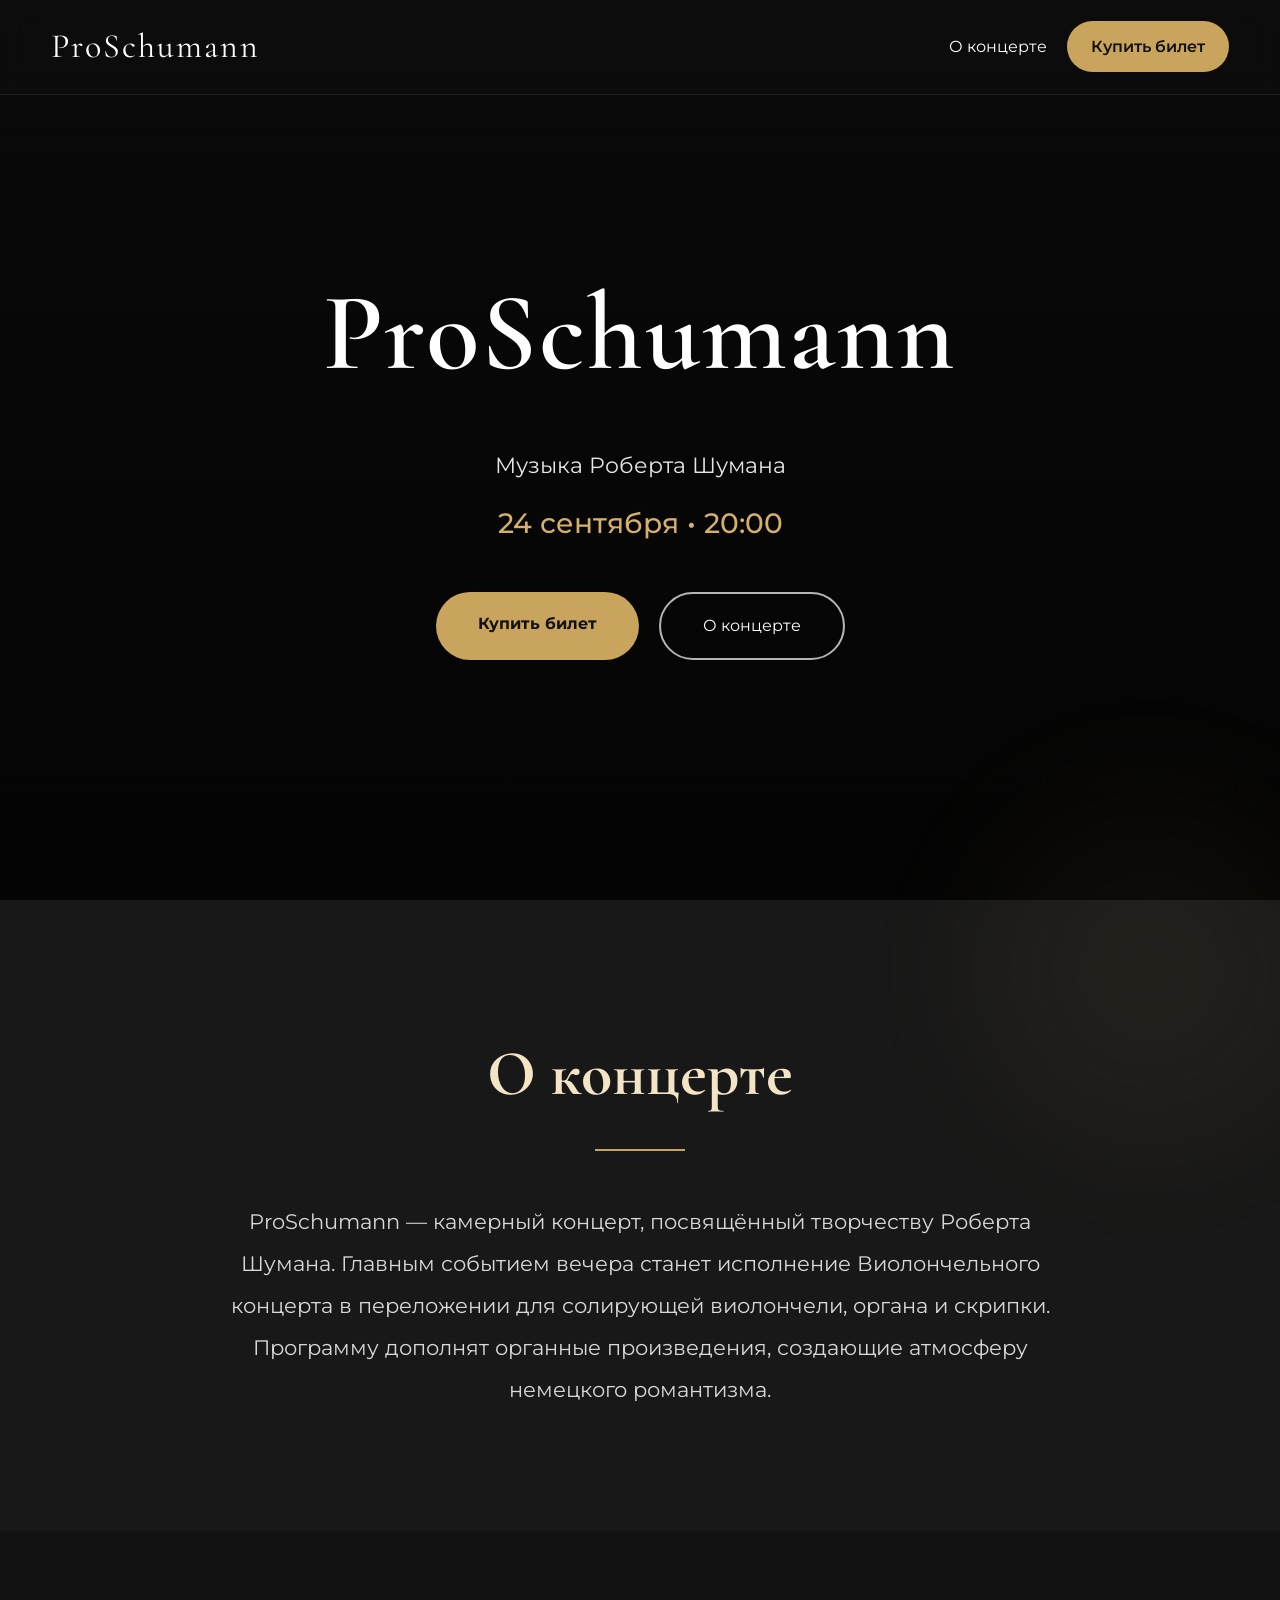
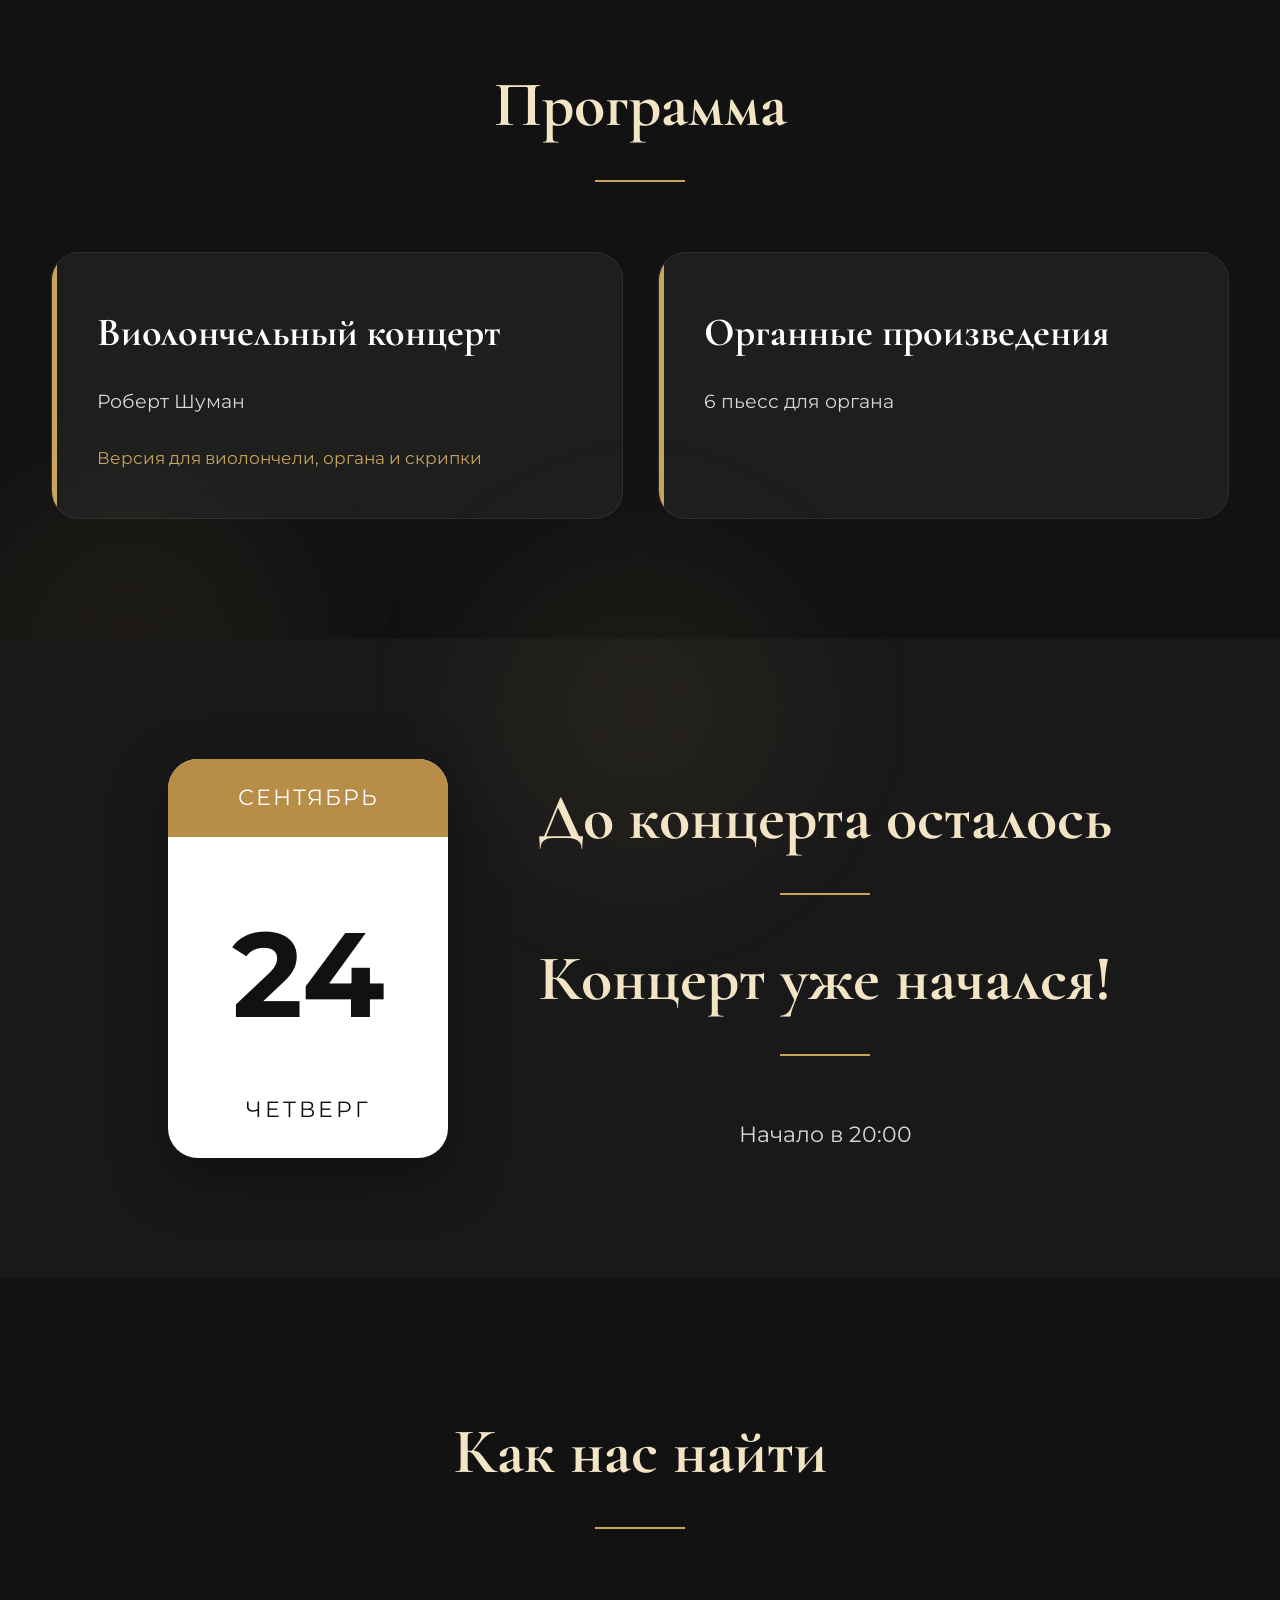
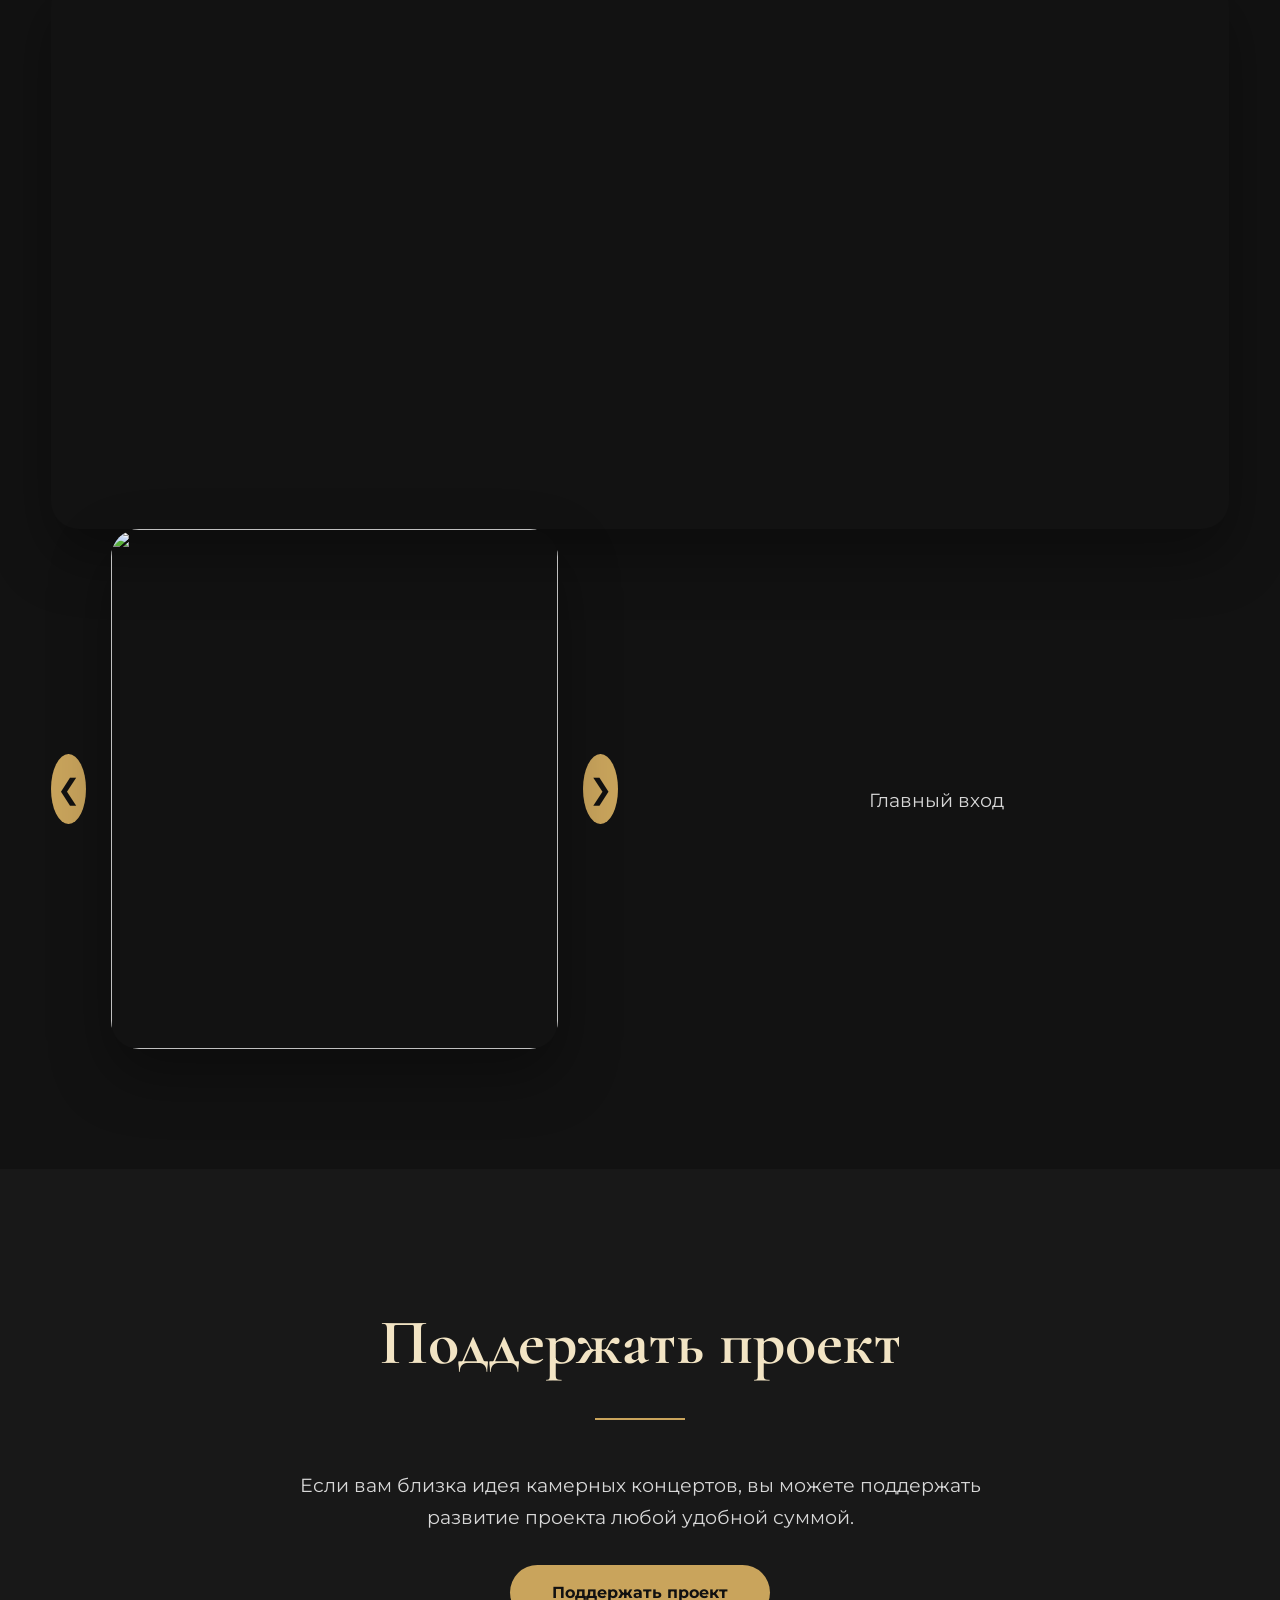
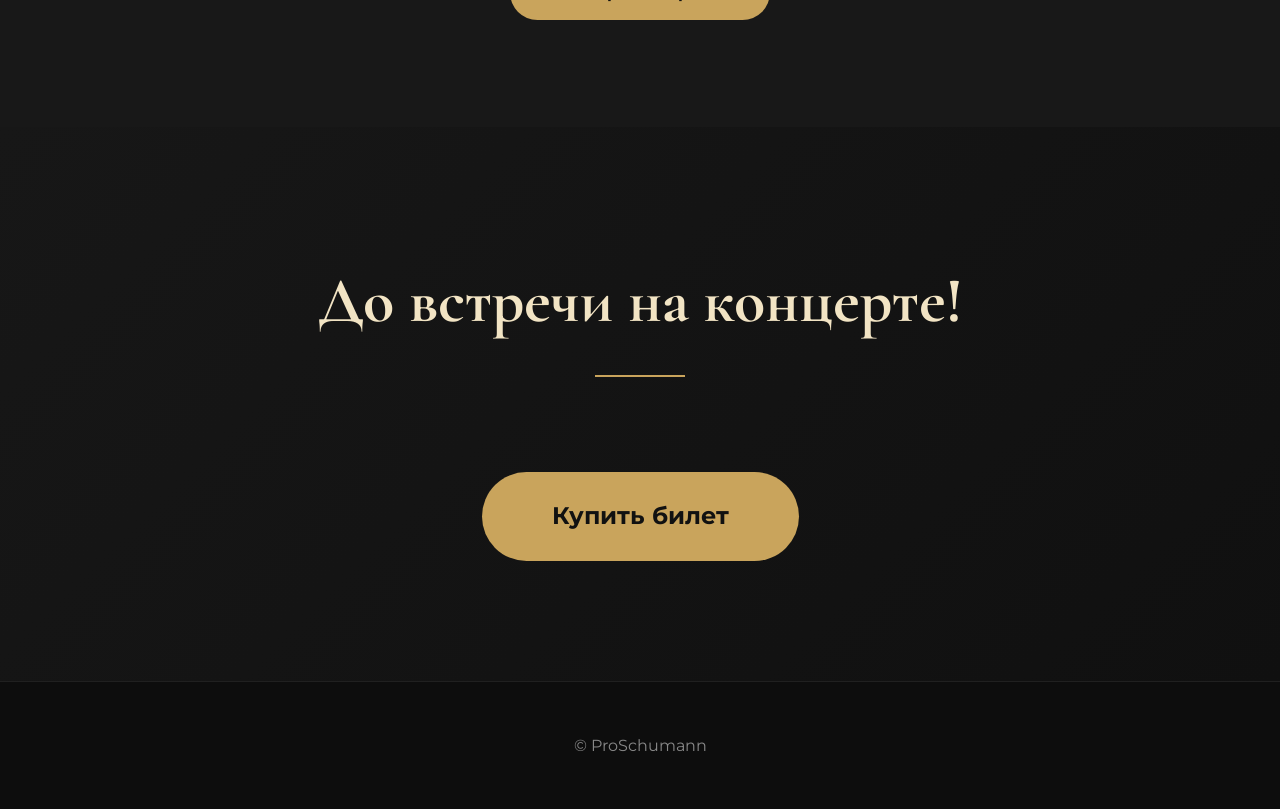
==== index.html @ b4ff1720 "Update index.html фото как пройти попытка" ====
<!DOCTYPE html>
<html lang="ru">

<head>
<meta name="yandex-verification" content="3ac71815d602727d" />
    <meta charset="UTF-8">
    <meta name="viewport" content="width=device-width, initial-scale=1.0">

    <title>ProSchumann | 24 сентября</title>
    <!-- Основное -->

<title>ProSchumann — концерт музыки Роберта Шумана | 24 сентября | Санкт-Петербург</title>

<meta name="description"
content="Концерт ProSchumann. Виолончельный концерт Роберта Шумана версия для виолончели, органа и скрипки. Органные произведения. 24 сентября. Арте-Фактум, Санкт-Петербург.">

<meta name="keywords"
content="Шуман, концерт, виолончель, орган, скрипка, Санкт-Петербург, классическая музыка, ProSchumann">

<meta name="author"
content="ProSchumann">

<link rel="canonical"
href="https://evlamiv-art.github.io/ProSchumann/">

    <meta property="og:type"
content="website">

<meta property="og:title"
content="ProSchumann — концерт музыки Роберта Шумана">

<meta property="og:description"
content="24 сентября • Арте-Фактум • Санкт-Петербург">

<meta property="og:image"
content="https://evlamiv-art.github.io/ProSchumann/img/preview.jpg">

<meta property="og:url"
content="https://evlamiv-art.github.io/ProSchumann/">

<meta property="og:site_name"
content="ProSchumann">

<meta property="og:locale"
content="ru_RU">
    <meta name="twitter:card"
content="summary_large_image">

<meta name="twitter:title"
content="ProSchumann — концерт музыки Роберта Шумана">

<meta name="twitter:description"
content="24 сентября • Арте-Фактум • Санкт-Петербург">

<meta name="twitter:image"
content="https://evlamiv-art.github.io/ProSchumann/img/preview.jpg">
<link rel="icon" href="favicon.ico" sizes="any">

<link rel="apple-touch-icon" href="apple-touch-icon.png">
    <link rel="stylesheet" href="style.css">

    <link rel="preconnect" href="https://fonts.googleapis.com">

    <link rel="preconnect" href="https://fonts.gstatic.com" crossorigin>

    <link href="https://fonts.googleapis.com/css2?family=Cormorant+Garamond:wght@400;500;600;700&family=Montserrat:wght@300;400;500;600&display=swap" rel="stylesheet">

    <script src="https://api-maps.yandex.ru/2.1/?lang=ru_RU"></script>
</head>

<body>

<header>

<div class="container">

<div class="logo">

ProSchumann

</div>

<nav>

<a href="#about">О концерте</a>

<a href="https://qtickets.ru/event/249864" target="_blank" class="ticket-btn">
    Купить билет
</a>

</nav>

</div>

</header>



<section class="hero">

<div class="overlay"></div>

<div class="hero-content">

<h1>ProSchumann</h1>

<p>

Музыка Роберта Шумана

</p>

<h3>

24 сентября • 20:00

</h3>

<div class="hero-buttons">

<a href="https://qtickets.ru/event/249864" target="_blank" class="main-button">
    Купить билет
</a>

<a href="#about" class="second-button">

О концерте

</a>

</div>

</div>

</section>



<section id="about" class="section">

<div class="container narrow">

<h2>

О концерте

</h2>

<p>

ProSchumann — камерный концерт,

посвящённый творчеству Роберта Шумана.

Главным событием вечера станет исполнение

Виолончельного концерта

в переложении

для солирующей виолончели,

органа

и скрипки.

Программу дополнят

органные произведения,

создающие атмосферу

немецкого романтизма.

</p>

</div>

</section>



<section id="program" class="section">

<div class="container">

<h2>

Программа

</h2>

<div class="program-grid">

<div class="program-card">

<h3>

Виолончельный концерт

</h3>

<p>

Роберт Шуман

</p>

<span>

Версия для

виолончели,

органа

и скрипки

</span>

</div>

<div class="program-card">

<h3>

Органные произведения

</h3>

<p>

6 пьесс для органа

</p>

</div>

</div>

</div>

</section>



<section id="date" class="section">

<div class="container date-flex">

<div class="calendar">

<div class="month">

СЕНТЯБРЬ

</div>

<div class="day">

24

</div>

<div class="weekday">

ЧЕТВЕРГ

</div>

</div>

<div class="countdown">

<h2>

До концерта осталось

</h2>

<div id="timer">

00 : 00 : 00 : 00

</div>

<p>

Начало в 20:00

</p>

</div>

</div>

</section>



<section id="location" class="section">

<div class="container">

<h2>

Как нас найти

</h2>

<div id="map" class="map"> 
    <iframe src="https://yandex.ru/map-widget/v1/?um=constructor%3A5c2316e759360e795479fcfbcc8871d61bbcfa98cc9066278586b28dbf465c45&amp;source=constructor"
        loading="lazy"
        allowfullscreen>
    </iframe>
</div>

<div class="slider">

<button class="prev">

❮

</button>

<div class="slider-image">

<img src="img/IMG_2390.jpg" id="slide">
    
<img src="img/IMG_2398.jpg" id="slide">

<img src="img/IMG_2400.jpg" id="slide">

</div>

<button class="next">

❯

</button>

</div>

</div>

</section>



<section id="donate" class="section">

<div class="container narrow">

<h2>

Поддержать проект

</h2>

<p>

Если вам близка идея камерных концертов,

вы можете поддержать развитие проекта

любой удобной суммой.

</p>

<a href="https://pay.cloudtips.ru/p/a1f2336a" class="main-button">

Поддержать проект

</a>

</div>

</section>



<section id="tickets" class="section ticket-section">

<div class="container">

<h2>

До встречи на концерте!

</h2>

<a href="https://qtickets.ru/event/249864" target="_blank" class="ticket-big">
    Купить билет
</a>

</div>

</section>



<footer>

<div class="container">

<p>

© ProSchumann

</p>

</div>

</footer>



<script src="script.js"></script>

</body>

</html>
---- style.css ----
/* =====================================================
   ProSchumann
   STYLE.CSS
===================================================== */

*{
    margin:0;
    padding:0;
    box-sizing:border-box;
}

html{
    scroll-behavior:smooth;
}

body{

    font-family:'Montserrat',sans-serif;

    background:#111;

    color:white;

    overflow-x:hidden;

    line-height:1.7;

}

img{

    max-width:100%;

    display:block;

}

a{

    text-decoration:none;

    color:inherit;

}

.container{
    width:min(92%, 1400px);
    margin:0 auto;
   
}

.narrow{

    max-width:850px;

}

.section{

    padding:120px 0;

}

/* ==========================
HEADER
========================== */

header{

    position:fixed;

    width:100%;

    top:0;

    left:0;

    z-index:1000;

    background:rgba(15,15,15,.55);

    backdrop-filter:blur(14px);

    border-bottom:1px solid rgba(255,255,255,.08);

}

header .container{

    display:flex;

    justify-content:space-between;

    align-items:center;

    padding:18px 0;

}

.logo{

    font-family:'Cormorant Garamond',serif;

    font-size:34px;

    letter-spacing:2px;

}

nav{

    display:flex;

    gap:20px;

    align-items:center;

}

nav a{

    transition:.3s;

}

nav a:hover{

    color:#d4b06a;

}

.ticket-btn{

    background:#c9a45c;

    color:#111;

    padding:12px 24px;

    border-radius:50px;

    font-weight:600;

    transition:.3s;

}

.ticket-btn:hover{

    transform:translateY(-2px);

    box-shadow:0 10px 30px rgba(201,164,92,.35);

}

/* ==========================
HERO
========================== */

.hero{

    position:relative;

    min-height:100dvh;

    display:flex;

    align-items:center;

    justify-content:center;

    text-align:center;

    background:url("img/hero.jpg") center/cover no-repeat;

}

.overlay{

    position:absolute;

    inset:0;

    background:linear-gradient(rgba(0,0,0,.45),
    rgba(0,0,0,.78));

}

.hero-content{

    position:relative;

    z-index:2;

    width:min(900px,90%);

}

.hero h1{

    font-family:'Cormorant Garamond',serif;

    font-size:110px;

    font-weight:600;

    letter-spacing:2px;

    margin-bottom:20px;

}

.hero p{

    font-size:22px;

    opacity:.9;

    margin-bottom:15px;

}

.hero h3{

    font-size:28px;

    color:#d4b06a;

    margin-bottom:45px;

    font-weight:500;

}

.hero-buttons{

    display:flex;

    justify-content:center;

    gap:20px;

    flex-wrap:wrap;

}

.main-button{

    background:#c9a45c;

    color:#111;

    padding:18px 42px;

    border-radius:50px;

    font-weight:700;

    transition:.35s;

}

.main-button:hover{

    transform:translateY(-4px);

    box-shadow:0 20px 40px rgba(201,164,92,.25);

}

.second-button{

    border:2px solid rgba(255,255,255,.7);

    padding:18px 42px;

    border-radius:50px;

    transition:.35s;

}

.second-button:hover{

    background:white;

    color:#111;

}

/* =====================================================
   ОБЩИЕ ЗАГОЛОВКИ И ТЕКСТ
===================================================== */
.section h2{

    font-family:'Cormorant Garamond',serif;

    font-size:64px;

    text-align:center;

    margin-bottom:50px;

    color:#f2e4c4;

    position:relative;

}

.section h2::after{

    content:"";

    display:block;

    width:90px;

    height:2px;

    background:#c9a45c;

    margin:20px auto 0;

}

.section p{

    font-size:19px;

    color:#d8d8d8;

    text-align:center;

}

   
/* =====================================================
   О КОНЦЕРТЕ
===================================================== */

#about{

    background:#181818;

}

#about p{

    max-width:820px;

    margin:auto;

    font-size:21px;

    line-height:2;

}

/* =====================================================
   ПРОГРАММА
===================================================== */

#program{

    background:#121212;

}

.program-grid{

    display:grid;

    grid-template-columns:repeat(auto-fit,minmax(340px,1fr));

    gap:35px;

    margin-top:70px;

}

.program-card{

    background:rgba(255,255,255,.05);

    backdrop-filter:blur(15px);

    border:1px solid rgba(255,255,255,.08);

    border-radius:28px;

    padding:45px;

    transition:.4s;

    position:relative;

    overflow:hidden;

}

.program-card::before{

    content:"";

    position:absolute;

    left:0;

    top:0;

    width:5px;

    height:100%;

    background:#c9a45c;

}

.program-card:hover{

    transform:translateY(-10px);

    box-shadow:0 25px 60px rgba(0,0,0,.35);

}

.program-card h3{

    font-family:'Cormorant Garamond',serif;

    font-size:40px;

    margin-bottom:20px;

}

.program-card p{

    text-align:left;

    margin-bottom:25px;

}

.program-card span{

    display:block;

    color:#c9a45c;

    line-height:1.8;

    font-size:17px;

}

/* =====================================================
   КАЛЕНДАРЬ
===================================================== */

#date{

    background:#191919;

}

.date-flex{

    display:flex;

    justify-content:center;

    align-items:center;

    gap:90px;

    flex-wrap:wrap;

}

.calendar{

    width:280px;

    border-radius:30px;

    overflow:hidden;

    background:white;

    color:#111;

    box-shadow:0 20px 60px rgba(0,0,0,.4);

}

.month{

    background:#b78d47;

    color:white;

    text-align:center;

    padding:20px;

    font-size:22px;

    letter-spacing:2px;

}

.day{

    text-align:center;

    font-size:120px;

    font-weight:bold;

    padding:35px 0 15px;

}

.weekday{

    text-align:center;

    padding-bottom:30px;

    font-size:22px;

    letter-spacing:3px;

}

/* =====================================================
   ТАЙМЕР
===================================================== */

.countdown{

    text-align:center;

}

.countdown h2{

    margin-bottom:30px;

}

#timer{

    display:flex;

    justify-content:center;

    gap:20px;

    flex-wrap:wrap;

    font-size:52px;

    font-weight:700;

    color:#d4b06a;

    font-family:'Cormorant Garamond',serif;

    margin-bottom:30px;

}

.countdown p{

    font-size:22px;

}

/* =====================================================
   КРАСИВЫЕ ФОНЫ
===================================================== */

#about,
#program,
#date{

    position:relative;

}

#about::before,
#program::before,
#date::before{

    content:"";

    position:absolute;

    width:500px;

    height:500px;

    border-radius:50%;

    background:radial-gradient(
        rgba(201,164,92,.08),
        transparent 70%
    );

    filter:blur(40px);

    z-index:0;

}

#about::before{

    top:-180px;

    right:-120px;

}

#program::before{

    bottom:-250px;

    left:-120px;

}

#date::before{

    top:-180px;

    left:50%;

    transform:translateX(-50%);

}

#about .container,
#program .container,
#date .container{

    position:relative;

    z-index:2;

}

/* =====================================================
   КАК НАС НАЙТИ
===================================================== */

#location{

    background:#121212;

}

.map{

    width:100%;

    height:550px;

    overflow:hidden;

    border-radius:28px;

    box-shadow:0 25px 60px rgba(0,0,0,.35);

}

.map iframe{

    width:100%;

    height:100%;

    border:none;

    display:block;

}

/* =====================================================
   КАРУСЕЛЬ
===================================================== */

.slider{

    display:flex;

    align-items:center;

    justify-content:center;

    gap:25px;

}

.slider-image{

    width:900px;

    height:520px;

    overflow:hidden;

    border-radius:28px;

    position:relative;

    box-shadow:0 25px 60px rgba(0,0,0,.35);

}

.slider-image img{

    width:100%;

    height:100%;

    object-fit:cover;

    transition:.5s;

}

.prev,
.next{

    width:70px;

    height:70px;

    border:none;

    border-radius:50%;

    cursor:pointer;

    background:#c9a45c;

    color:#111;

    font-size:28px;

    transition:.3s;

}

.prev:hover,
.next:hover{

    transform:scale(1.1);

}

/* =====================================================
   DONATE
===================================================== */

#donate{

    background:#181818;

    text-align:center;

}

#donate p{

    max-width:700px;

    margin:0 auto 45px;

}

/* =====================================================
   БИЛЕТЫ
===================================================== */

.ticket-section{

    background:linear-gradient(
    135deg,
    #171717,
    #101010);

    text-align:center;

}

.ticket-big{

    display:inline-block;

    margin-top:45px;

    padding:24px 70px;

    border-radius:60px;

    background:#c9a45c;

    color:#111;

    font-weight:700;

    font-size:24px;

    transition:.35s;

}

.ticket-big:hover{

    transform:translateY(-5px);

    box-shadow:0 25px 50px rgba(201,164,92,.30);

}

/* =====================================================
   FOOTER
===================================================== */

footer{

    background:#0d0d0d;

    padding:50px 0;

    border-top:1px solid rgba(255,255,255,.08);

}

footer p{

    text-align:center;

    color:#888;

}

/* =====================================================
   АНИМАЦИЯ ПОЯВЛЕНИЯ
===================================================== */

.hidden{

    opacity:0;

    transform:translateY(70px);

    transition:1s;

}

.show{

    opacity:1;

    transform:translateY(0);

}

/* =====================================================
   SCROLLBAR
===================================================== */

::-webkit-scrollbar{

    width:10px;

}

::-webkit-scrollbar-track{

    background:#111;

}

::-webkit-scrollbar-thumb{

    background:#b38c49;

    border-radius:30px;

}

::-webkit-scrollbar-thumb:hover{

    background:#d2aa64;

}

/* =====================================================
   АДАПТИВ
===================================================== */

@media(max-width:992px){

.hero h1{

font-size:72px;

}

.section h2{

font-size:48px;

}

.slider-image{

width:100%;
height:420px;

}

.date-flex{

gap:50px;

}

}

@media(max-width:768px){

header .container{

flex-direction:column;

gap:18px;

}

nav{

flex-wrap:wrap;

justify-content:center;

}

.hero h1{

font-size:56px;

}

.hero p{

font-size:18px;

}

.hero h3{

font-size:22px;

}

.section{

padding:90px 0;

}

.program-grid{

grid-template-columns:1fr;

}

.program-card{

padding:35px;

}

.day{

font-size:90px;

}

#timer{

font-size:34px;

}

.slider{

flex-direction:column;

}

.prev,
.next{

width:60px;
height:60px;

}

.slider-image{

height:320px;

}

.ticket-big{

font-size:20px;

padding:20px 50px;

}

}

@media(max-width:500px){

.hero h1{

font-size:42px;

}

.section h2{

font-size:38px;

}

.main-button,
.second-button{

width:100%;

text-align:center;

}

.hero-buttons{

flex-direction:column;

}

.calendar{

width:100%;

}

.day{

font-size:72px;

}

.slider-image{

height:240px;

}

}

/* =====================================================
   КРАСИВЫЙ ТАЙМЕР
===================================================== */

.timer-box{

    width:120px;

    min-height:120px;

    display:flex;

    flex-direction:column;

    justify-content:center;

    align-items:center;

    border-radius:22px;

    background:rgba(255,255,255,.05);

    backdrop-filter:blur(18px);

    border:1px solid rgba(255,255,255,.08);

    box-shadow:

        0 20px 40px rgba(0,0,0,.25),

        inset 0 1px 0 rgba(255,255,255,.08);

    transition:.35s;

}

.timer-box:hover{

    transform:translateY(-8px);

    box-shadow:

        0 25px 50px rgba(201,164,92,.18);

}

.number{

    font-family:'Cormorant Garamond',serif;

    font-size:54px;

    font-weight:700;

    color:#d7b26a;

    line-height:1;

}

.text{

    margin-top:10px;

    color:#d7d7d7;

    font-size:15px;

    letter-spacing:1px;

    text-transform:uppercase;

}

/* =====================================================
   ПОДПИСЬ ПОД КАРУСЕЛЬЮ
===================================================== */

.slide-caption{

    margin-top:25px;

    text-align:center;

    color:#d5d5d5;

    font-size:18px;

    width:100%;

}

/* =====================================================
   КНОПКА ВВЕРХ
===================================================== */

.scrollTop{

    position:fixed;

    right:35px;

    bottom:35px;

    width:62px;

    height:62px;

    border-radius:50%;

    background:#c9a45c;

    color:#111;

    display:flex;

    justify-content:center;

    align-items:center;

    font-size:28px;

    cursor:pointer;

    opacity:0;

    visibility:hidden;

    transform:translateY(30px);

    transition:.35s;

    z-index:1000;

    box-shadow:0 15px 35px rgba(0,0,0,.35);

}

.scrollTop:hover{

    transform:translateY(-6px);

}

.scrollTop.visible{

    opacity:1;

    visibility:visible;

    transform:translateY(0);

}

/* =====================================================
   КРАСИВЫЕ ПЕРЕХОДЫ
===================================================== */

.program-card,
.calendar,
.timer-box,
.slider-image,
.map,
.ticket-big,
.main-button,
.second-button,
.ticket-btn{

    transition:.35s ease;

}

.program-card:hover{

    border-color:rgba(201,164,92,.35);

}

.calendar:hover{

    transform:translateY(-8px);

}

.slider-image:hover{

    transform:scale(1.01);

}

.map:hover{

    transform:translateY(-6px);

}

/* =====================================================
   ПЛАВНОЕ ПОЯВЛЕНИЕ ИЗОБРАЖЕНИЯ
===================================================== */

#slide{

    transition:

        opacity .4s,

        transform .6s;

}

#slide:hover{

    transform:scale(1.03);

}

/* =====================================================
   АДАПТИВ ТАЙМЕРА
===================================================== */

@media(max-width:768px){

.timer-box{

width:95px;

min-height:95px;

}

.number{

font-size:40px;

}
   /* =====================================================
   ФИНАЛЬНАЯ АДАПТАЦИЯ ДЛЯ ТЕЛЕФОНОВ
   ===================================================== */

html,
body {
    width: 100%;
    max-width: 100%;
    margin: 0;
    padding: 0;
    overflow-x: hidden;
}

body {
    min-width: 0;
}

/* Все секции строго по ширине экрана */

section,
header,
footer,
.hero {
    width: 100%;
    max-width: 100%;
    min-width: 0;
}

/* Контейнеры */

.container {
    width: 92%;
    max-width: 1400px;
    margin-left: auto;
    margin-right: auto;
}

/* =========================
   ТЕЛЕФОН
   ========================= */

@media (max-width: 768px) {

    /* Шапка */

    header {
        width: 100%;
        max-width: 100%;
    }

    header .container {
        width: 100%;
        padding-left: 20px;
        padding-right: 20px;
        flex-direction: column;
        gap: 14px;
    }

    .logo {
        font-size: 30px;
    }

    nav {
        width: 100%;
        max-width: 100%;
        display: flex;
        justify-content: center;
        align-items: center;
        flex-wrap: wrap;
        gap: 10px;
    }

    nav a {
        font-size: 15px;
    }

    .ticket-btn {
        padding: 10px 20px;
    }


    /* =========================
       HERO
       ========================= */

    .hero {
        width: 100%;
        min-height: 100svh;
        max-width: 100%;
        overflow: hidden;
    }

    .hero-content {
        width: 90%;
        max-width: 100%;
        margin: 0 auto;
        padding: 20px 0;
    }

    .hero h1 {
        font-size: 48px;
        line-height: 1.05;
        word-break: normal;
    }

    .hero p {
        font-size: 18px;
        line-height: 1.5;
    }

    .hero h3 {
        font-size: 23px;
        line-height: 1.3;
    }


    /* =========================
       КНОПКИ HERO
       ========================= */

    .hero-buttons {
        width: 100%;
        max-width: 100%;
        display: flex;
        flex-direction: column;
        align-items: center;
        gap: 15px;
    }

    .hero-buttons a {
        width: 100%;
        max-width: 580px;
        box-sizing: border-box;
        text-align: center;
    }

    .main-button,
    .second-button {
        width: 100%;
        max-width: 100%;
        box-sizing: border-box;
        padding: 17px 25px;
    }


    /* =========================
       СЕКЦИИ
       ========================= */

    .section {
        width: 100%;
        max-width: 100%;
        padding: 80px 0;
        overflow: hidden;
    }

    .section .container {
        width: 90%;
        max-width: 100%;
    }

    .section h2 {
        font-size: 40px;
        line-height: 1.1;
    }

    .section p {
        font-size: 17px;
        line-height: 1.7;
    }


    /* =========================
       ПРОГРАММА
       ========================= */

    .program-grid {
        width: 100%;
        max-width: 100%;
        grid-template-columns: minmax(0, 1fr);
    }

    .program-card {
        width: 100%;
        max-width: 100%;
        box-sizing: border-box;
        padding: 25px;
    }

    .program-card h3 {
        font-size: 32px;
    }


    /* =========================
       КАЛЕНДАРЬ
       ========================= */

    .date-flex {
        width: 100%;
        max-width: 100%;
        gap: 40px;
    }

    .calendar {
        width: min(280px, 100%);
        max-width: 100%;
        box-sizing: border-box;
    }


    /* =========================
       ТАЙМЕР
       ========================= */

    #timer {
        width: 100%;
        max-width: 100%;
        gap: 8px;
        box-sizing: border-box;
    }

    .timer-box {
        width: 75px;
        min-height: 75px;
    }

    .number {
        font-size: 32px;
    }

    .text {
        font-size: 10px;
    }


    /* =========================
       КАРТА
       ========================= */

    .map {
        width: 100%;
        max-width: 100%;
        height: 400px;
    }


    /* =========================
       КАРУСЕЛЬ
       ========================= */

    .slider {
        width: 100%;
        max-width: 100%;
        flex-direction: column;
        gap: 15px;
    }

    .slider-image {
        width: 100%;
        max-width: 100%;
        height: auto;
        aspect-ratio: 16 / 9;
        box-sizing: border-box;
    }

    .prev,
    .next {
        width: 55px;
        height: 55px;
        flex-shrink: 0;
    }


    /* =========================
       БИЛЕТ
       ========================= */

    .ticket-big {
        width: 100%;
        max-width: 100%;
        box-sizing: border-box;
        padding: 20px 25px;
        font-size: 20px;
    }


    /* =========================
       FOOTER
       ========================= */

    footer {
        width: 100%;
        max-width: 100%;
    }
}


/* =========================
   ОЧЕНЬ МАЛЕНЬКИЕ ТЕЛЕФОНЫ
   ========================= */

@media (max-width: 400px) {

    .hero h1 {
        font-size: 42px;
    }

    .hero p {
        font-size: 17px;
    }

    .hero h3 {
        font-size: 21px;
    }

    .section h2 {
        font-size: 36px;
    }

    .program-card {
        padding: 20px;
    }

    .timer-box {
        width: 68px;
        min-height: 68px;
    }

    .number {
        font-size: 28px;
    }
}

.text{

font-size:13px;

}

.scrollTop{

right:20px;

bottom:20px;

width:55px;

height:55px;

font-size:24px;
   
}
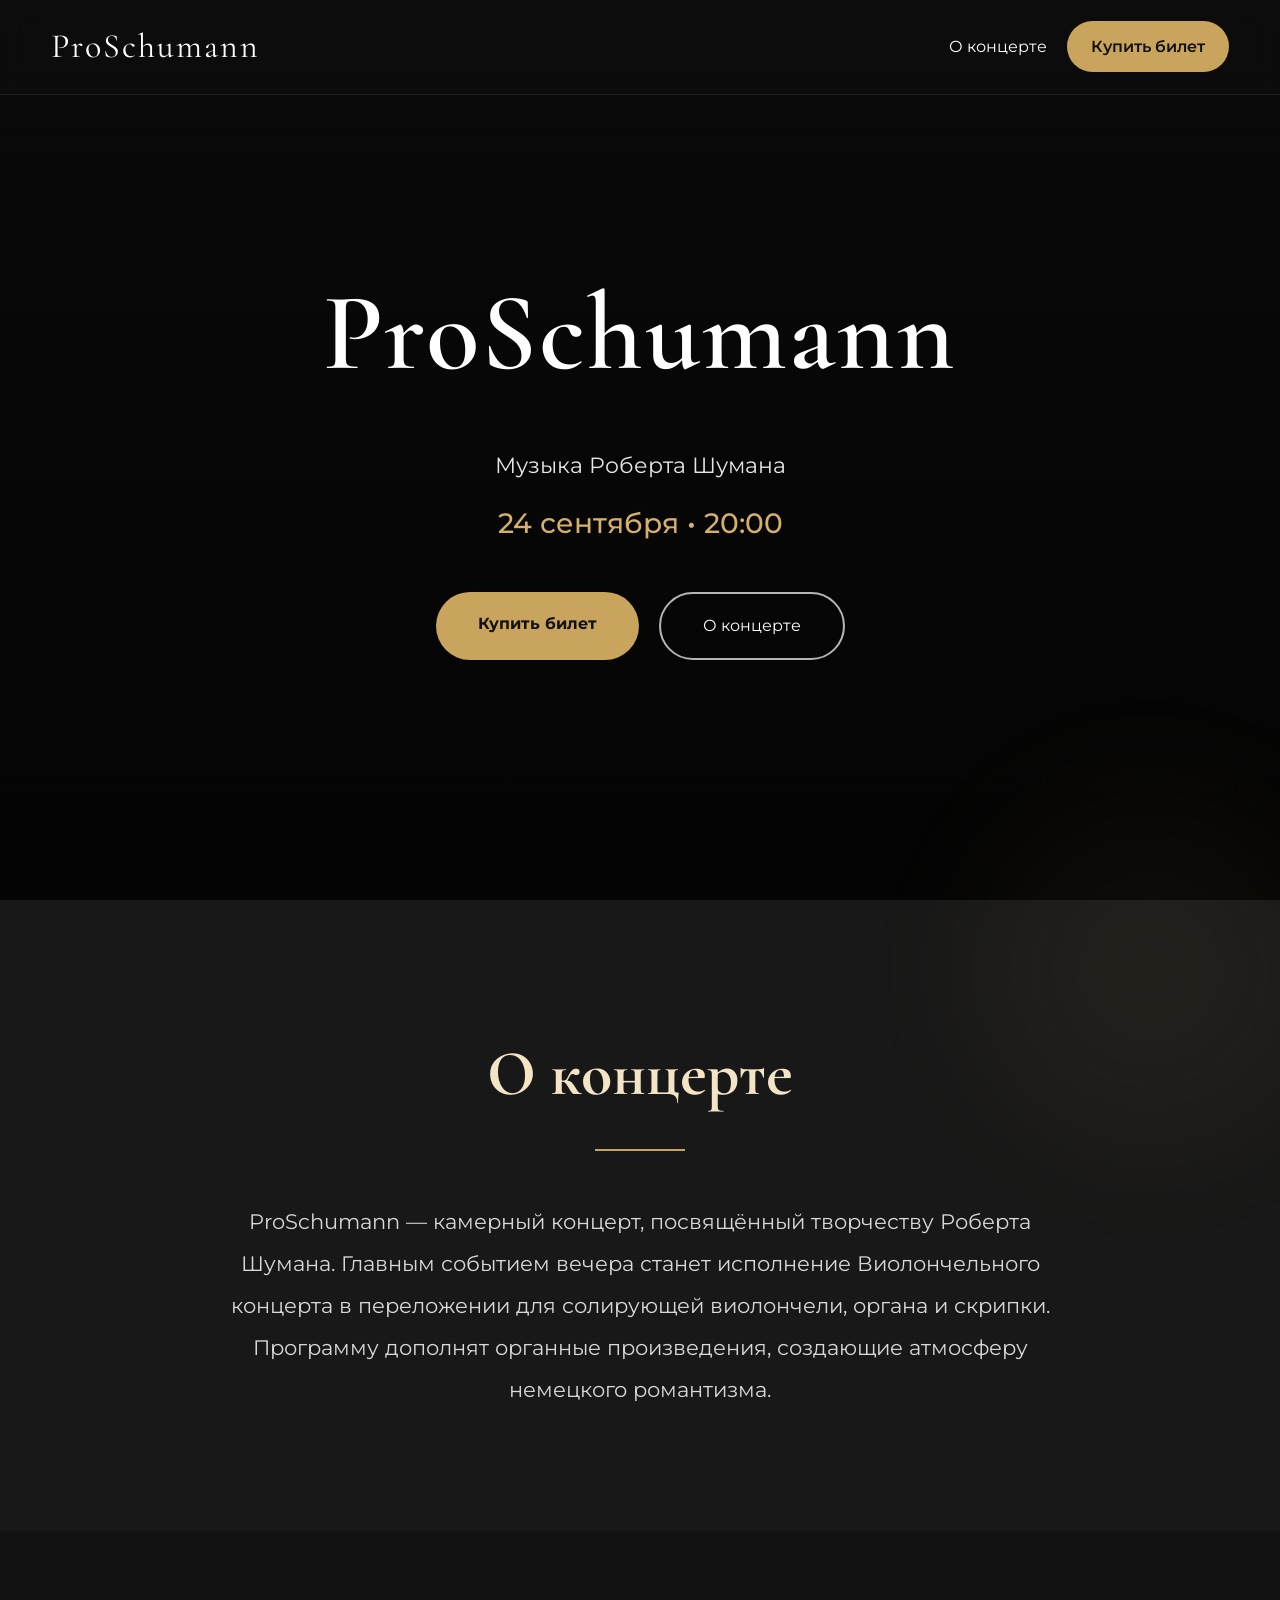
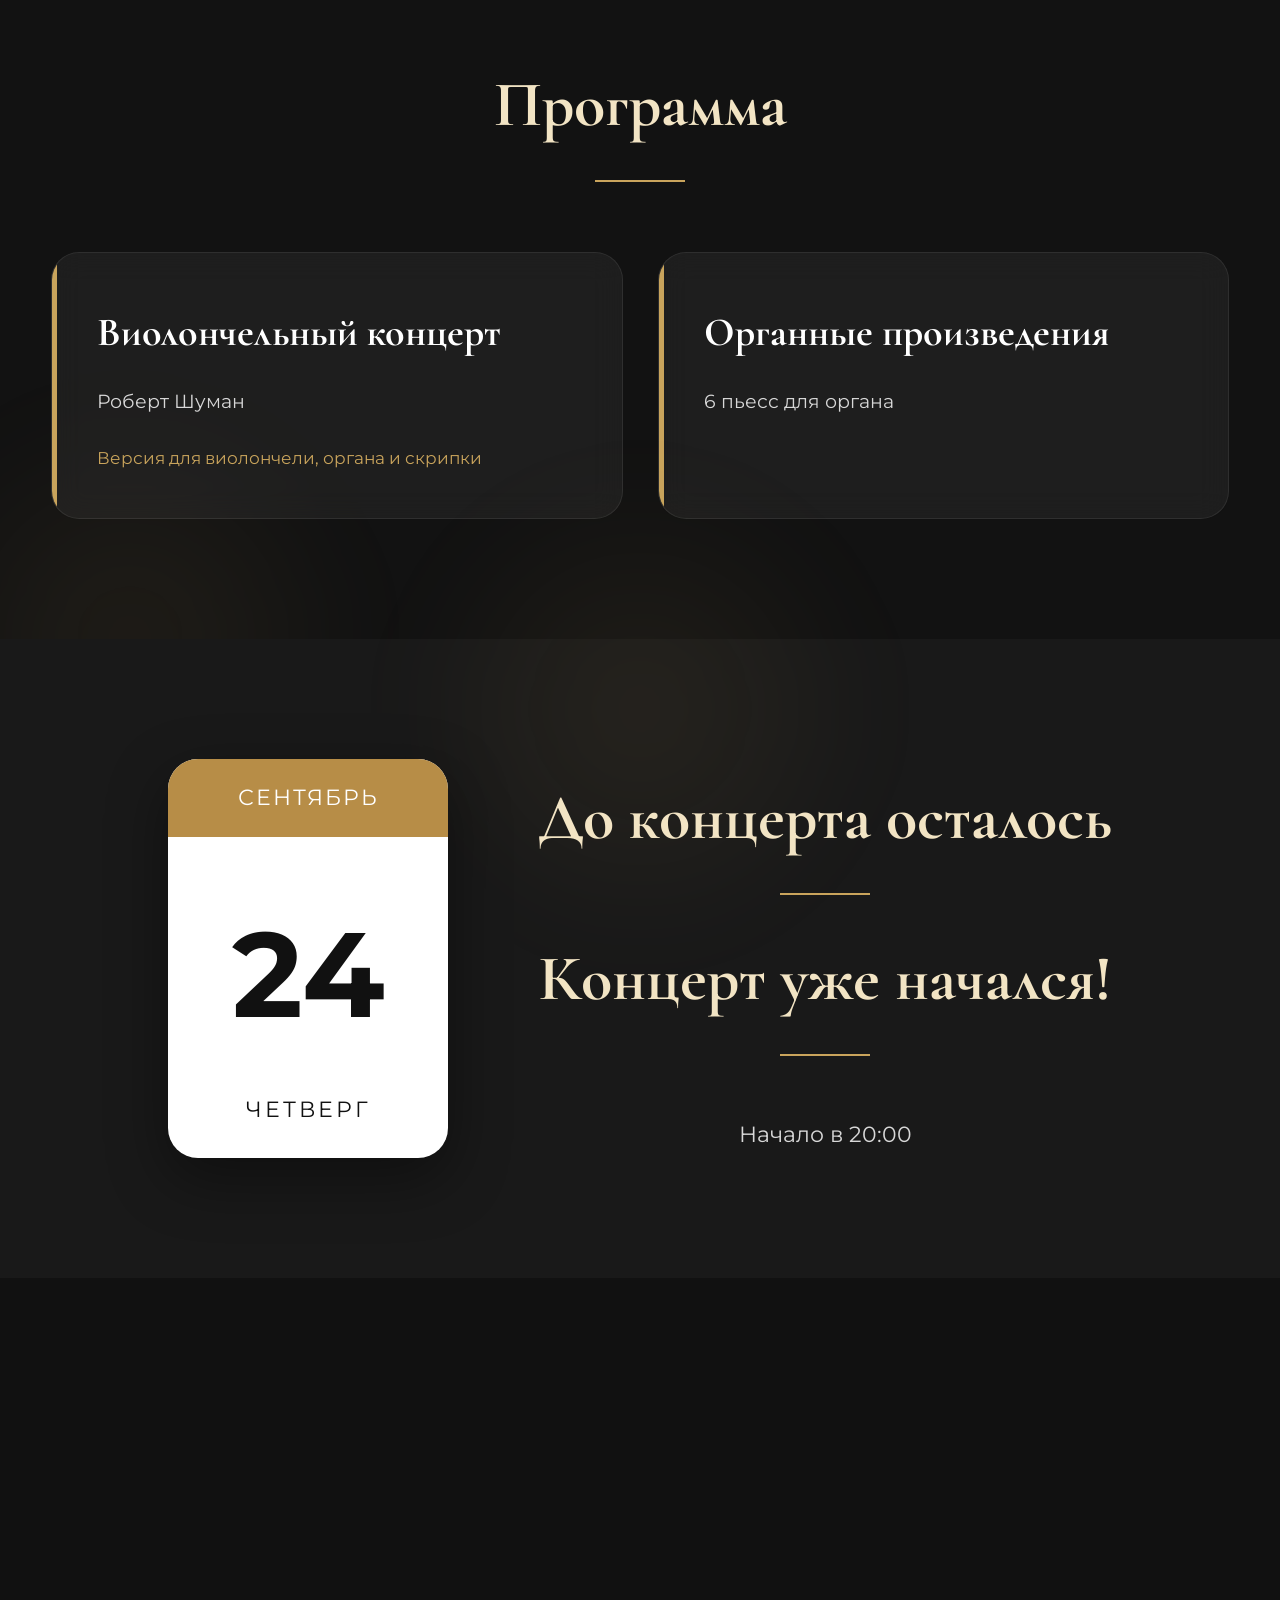
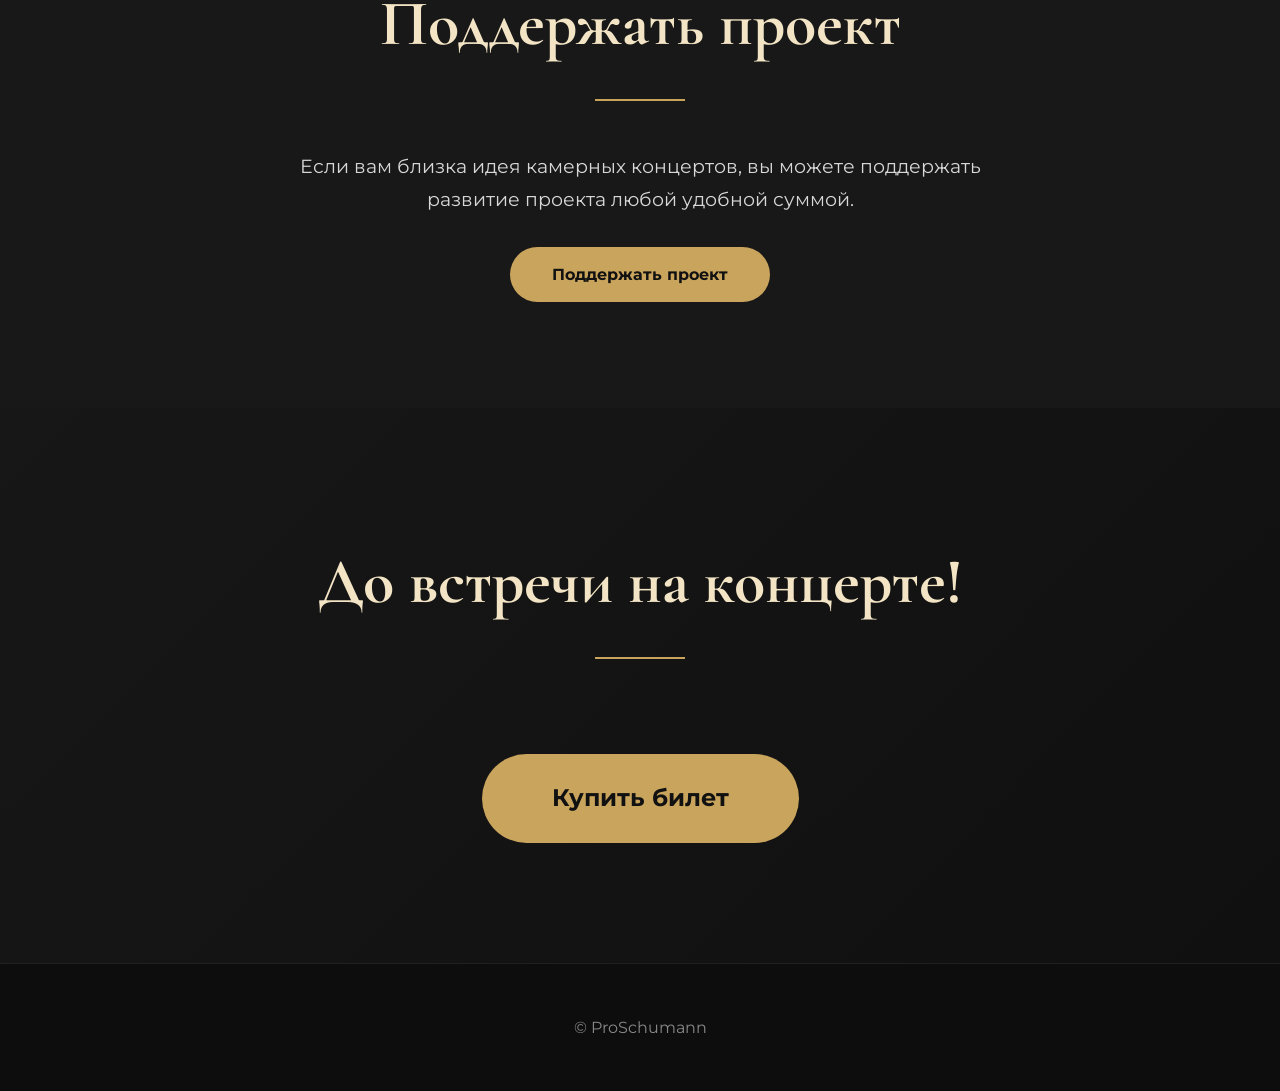
==== commit 115e0587: "Update index.html фото как пройти" ====
--- a/index.html
+++ b/index.html
@@ -316,22 +316,26 @@
 </div>
 
 <div class="slider">
-
-<button class="prev">
-
-❮
-
-</button>
-
-<div class="slider-image">
-
-<img src="img/IMG_2390.jpg" id="slide">
     
-<img src="img/IMG_2398.jpg" id="slide">
-
-<img src="img/IMG_2400.jpg" id="slide">
-
-</div>
+  <button class="prev">❮</button>
+    
+  <div class="slider-images">
+    
+    <img src="img/IMG_2390.jpg" class="slide" alt="Фото 2390">
+      
+    <img src="img/IMG_2398.jpg" class="slide" alt="Фото 2398">
+      
+    <img src="img/IMG_2400.jpg" class="slide" alt="Фото 2400">
+    
+    <img src="img/IMG_2428.jpg" class="slide" alt="Фото 2428">
+    
+    <img src="img/IMG_2432.jpg" class="slide" alt="Фото 2432">
+  
+  <img src="img/IMG_2446.jpg" class="slide" alt="Фото 2446">
+  
+  </div>
+
+  
 
 <button class="next">
 
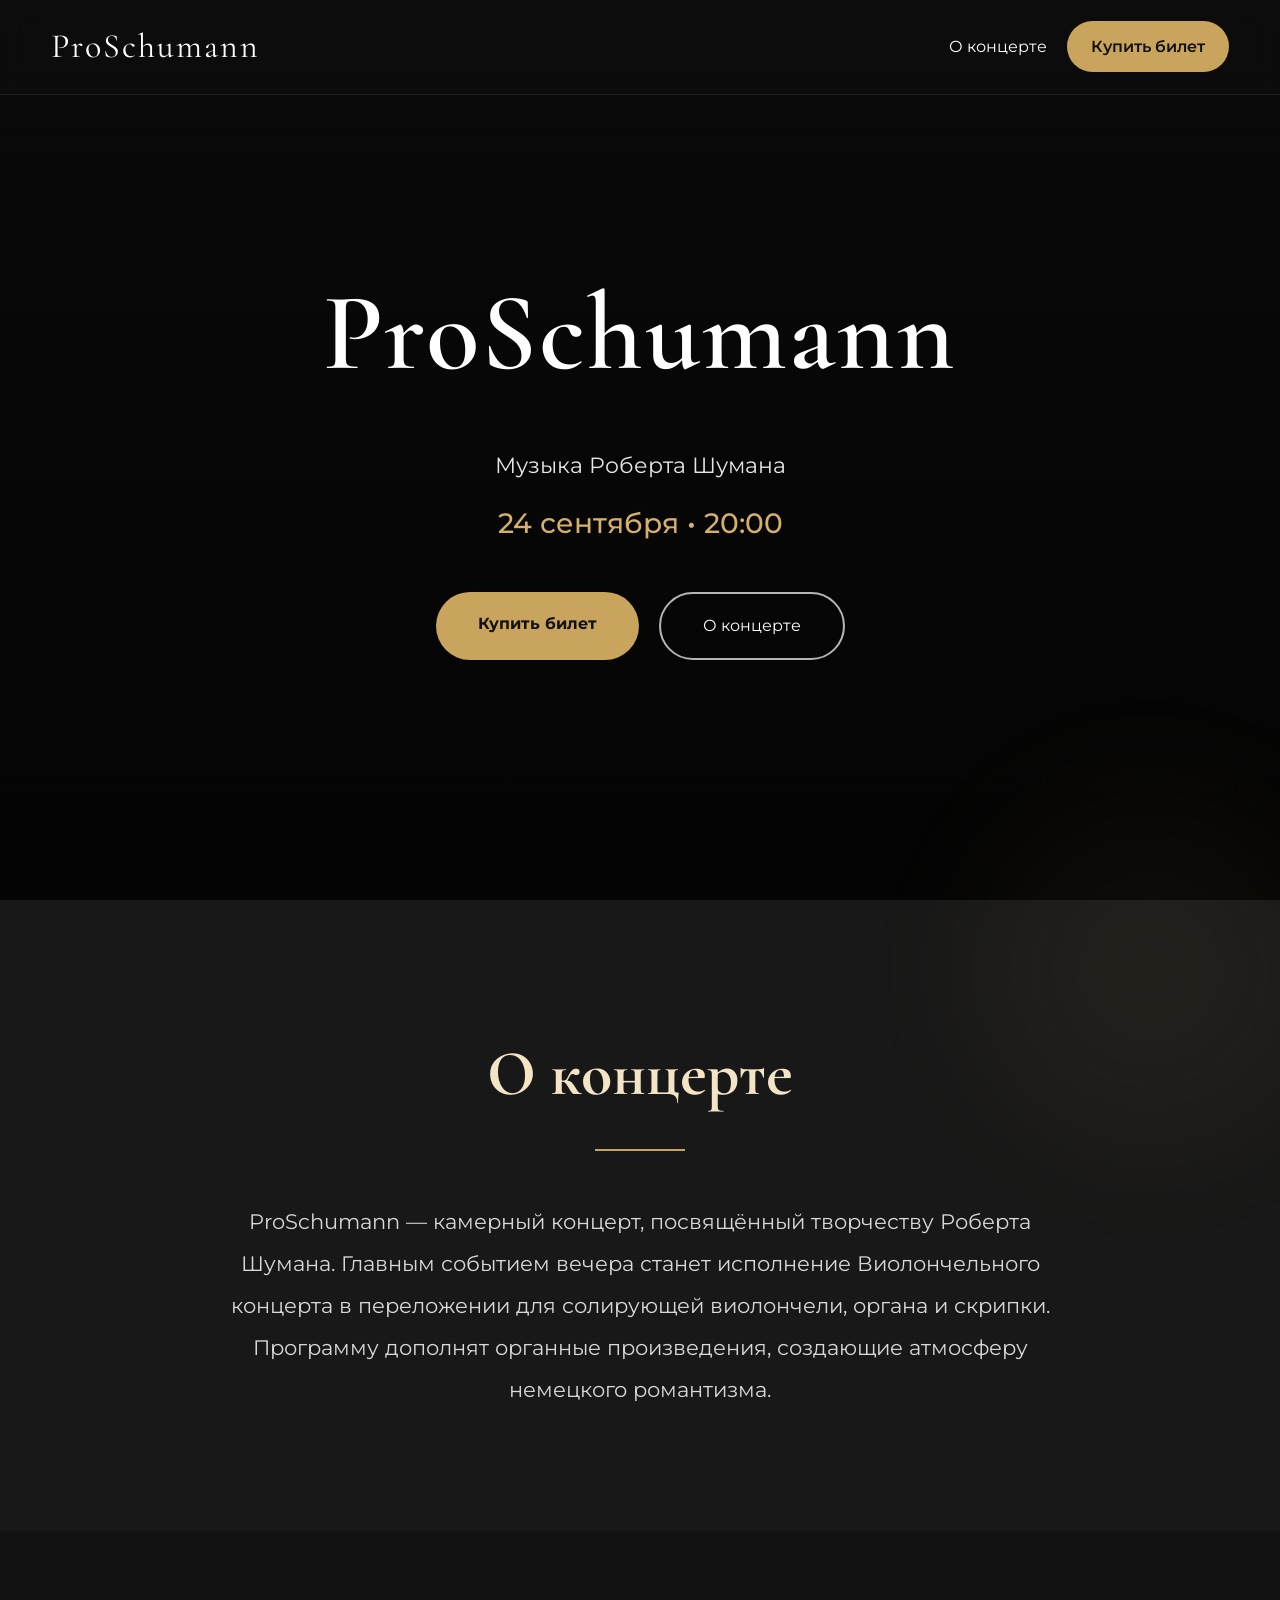
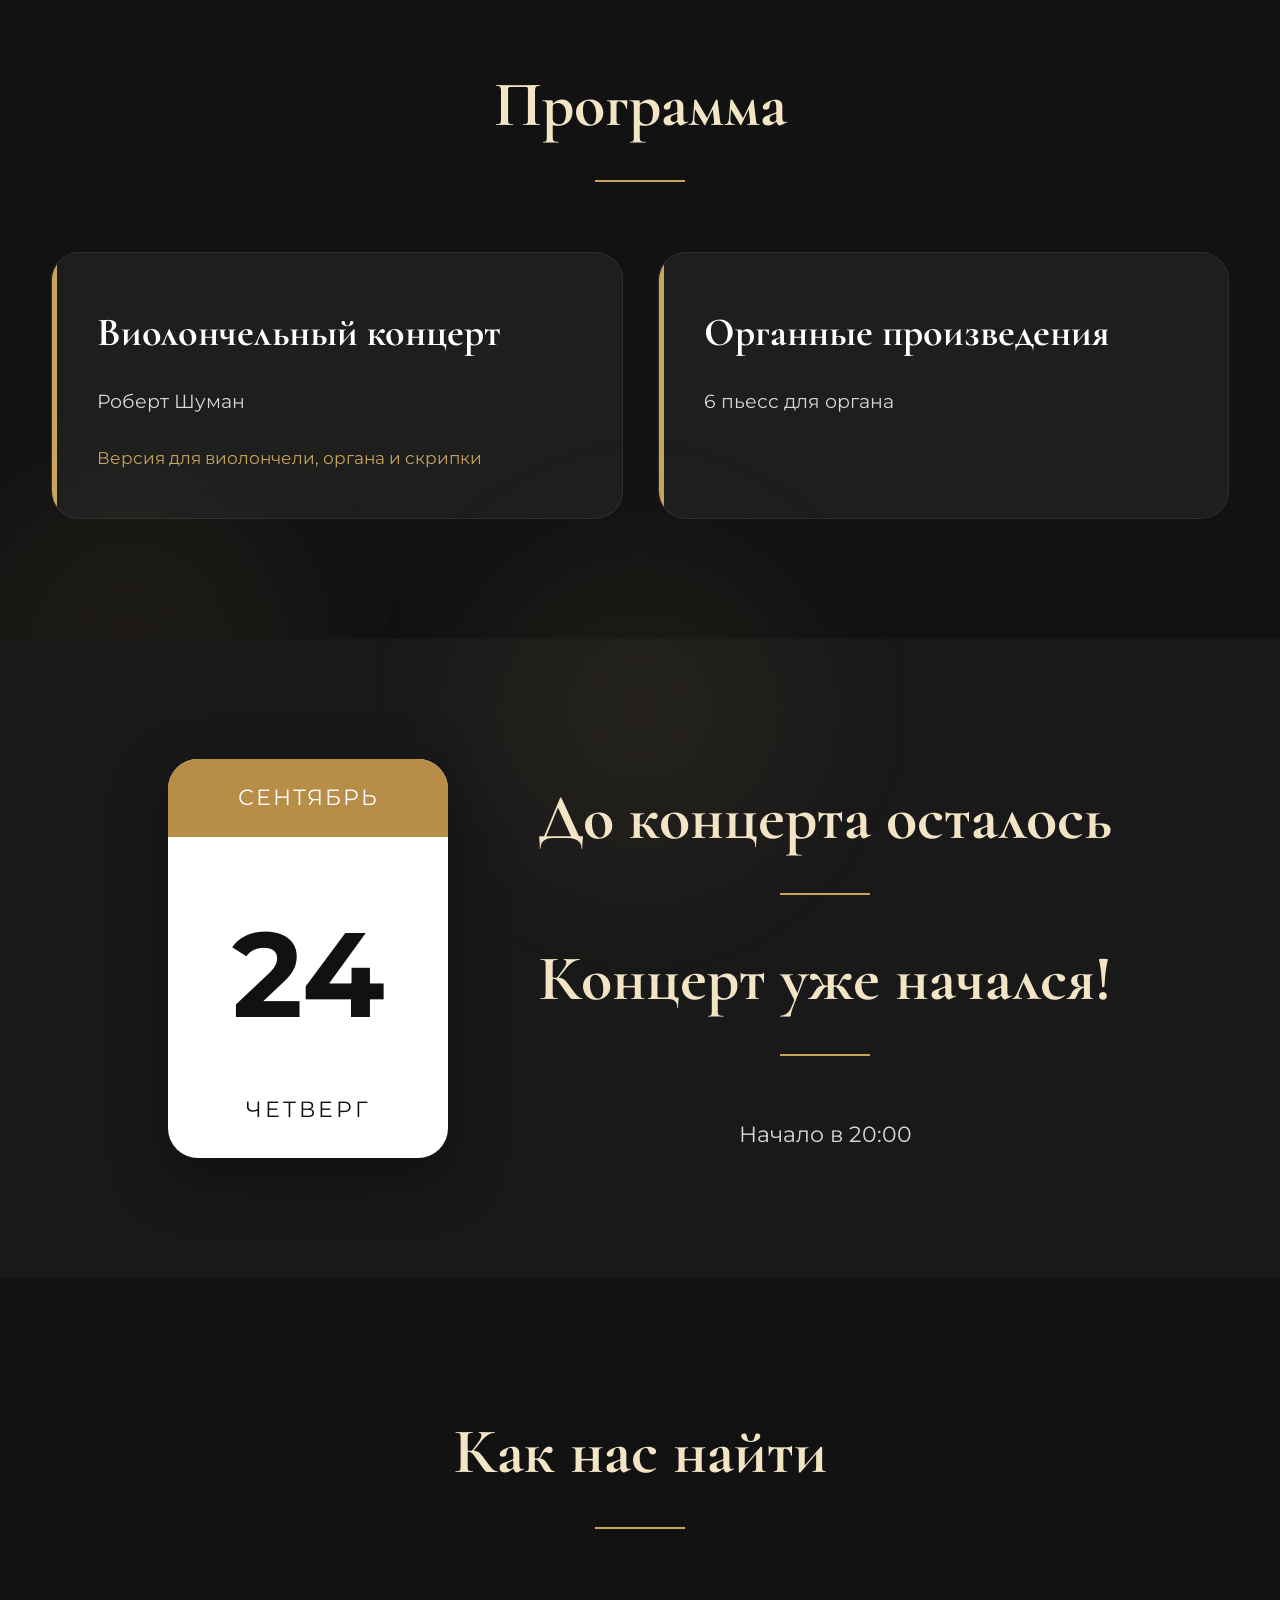
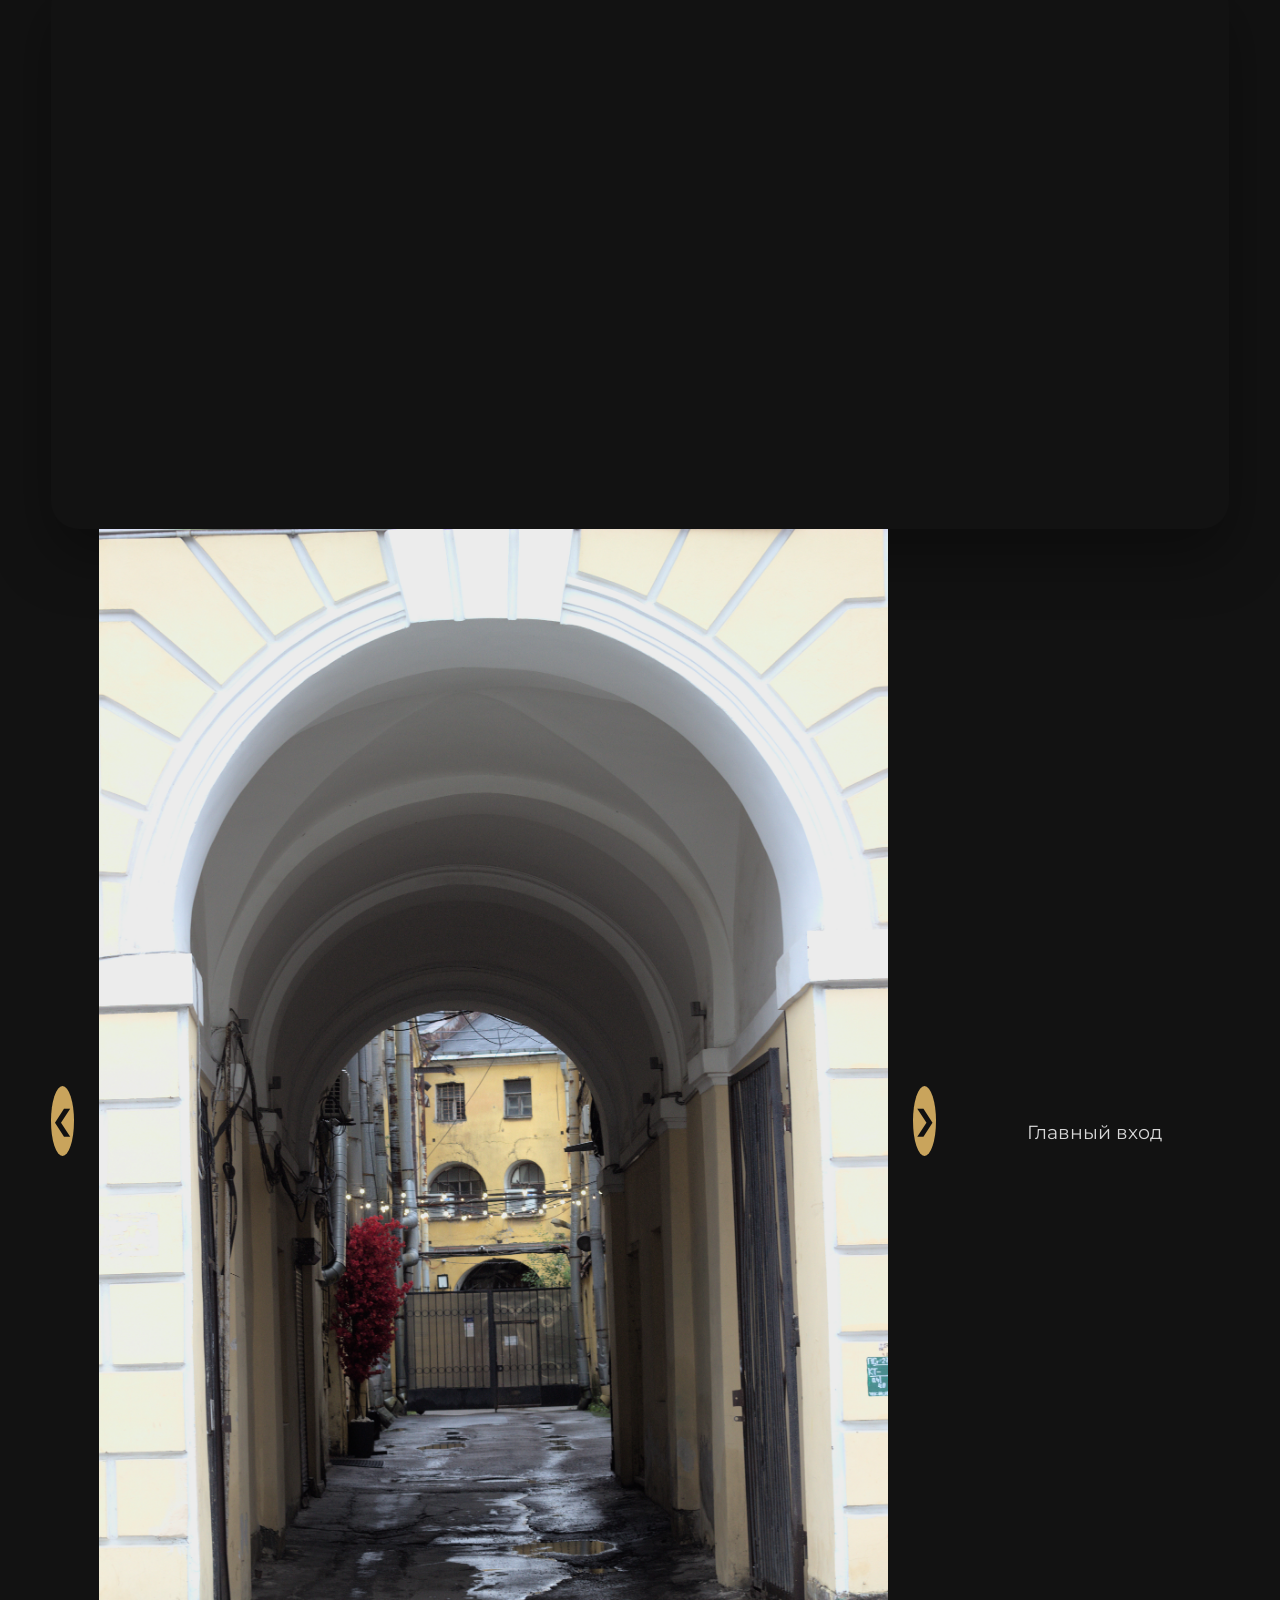
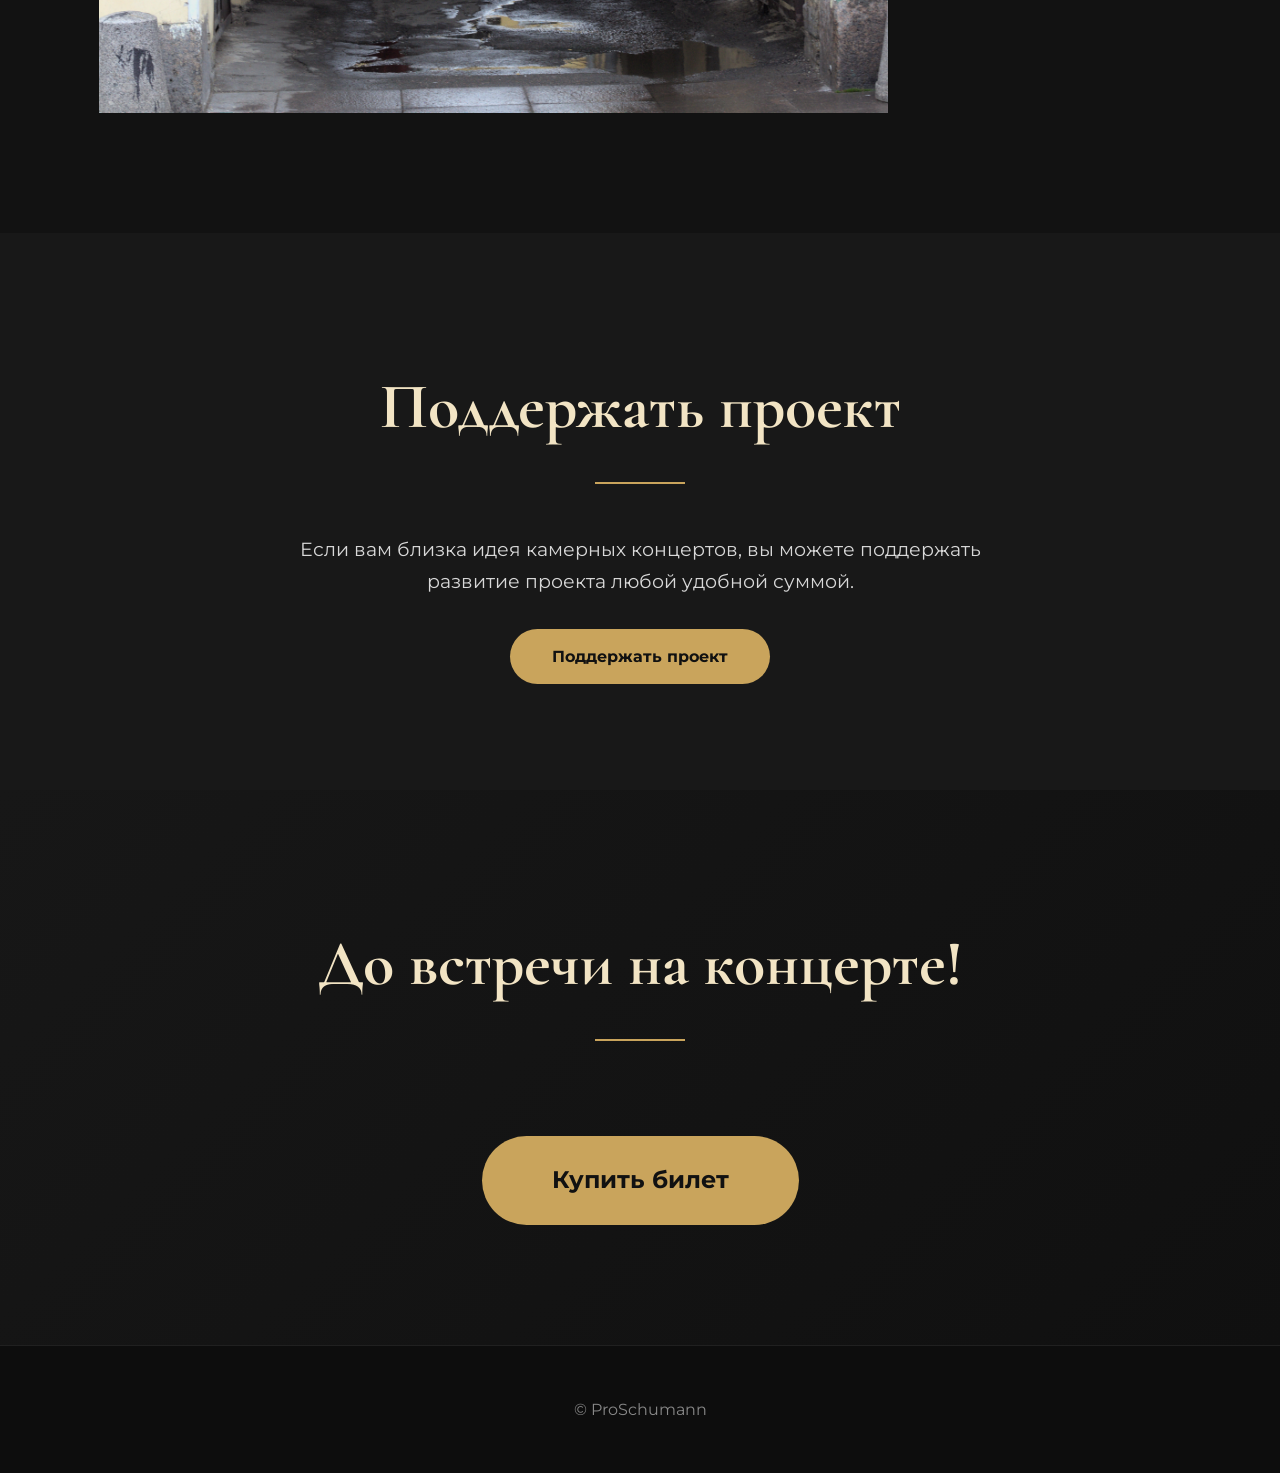
==== commit bfc6f598: "Update index.html" ====
--- a/index.html
+++ b/index.html
@@ -321,17 +321,7 @@
     
   <div class="slider-images">
     
-    <img src="img/IMG_2390.jpg" class="slide" alt="Фото 2390">
-      
-    <img src="img/IMG_2398.jpg" class="slide" alt="Фото 2398">
-      
-    <img src="img/IMG_2400.jpg" class="slide" alt="Фото 2400">
-    
-    <img src="img/IMG_2428.jpg" class="slide" alt="Фото 2428">
-    
-    <img src="img/IMG_2432.jpg" class="slide" alt="Фото 2432">
-  
-  <img src="img/IMG_2446.jpg" class="slide" alt="Фото 2446">
+    <img src="img/IMG_2390.jpg" id="slide">
   
   </div>
 
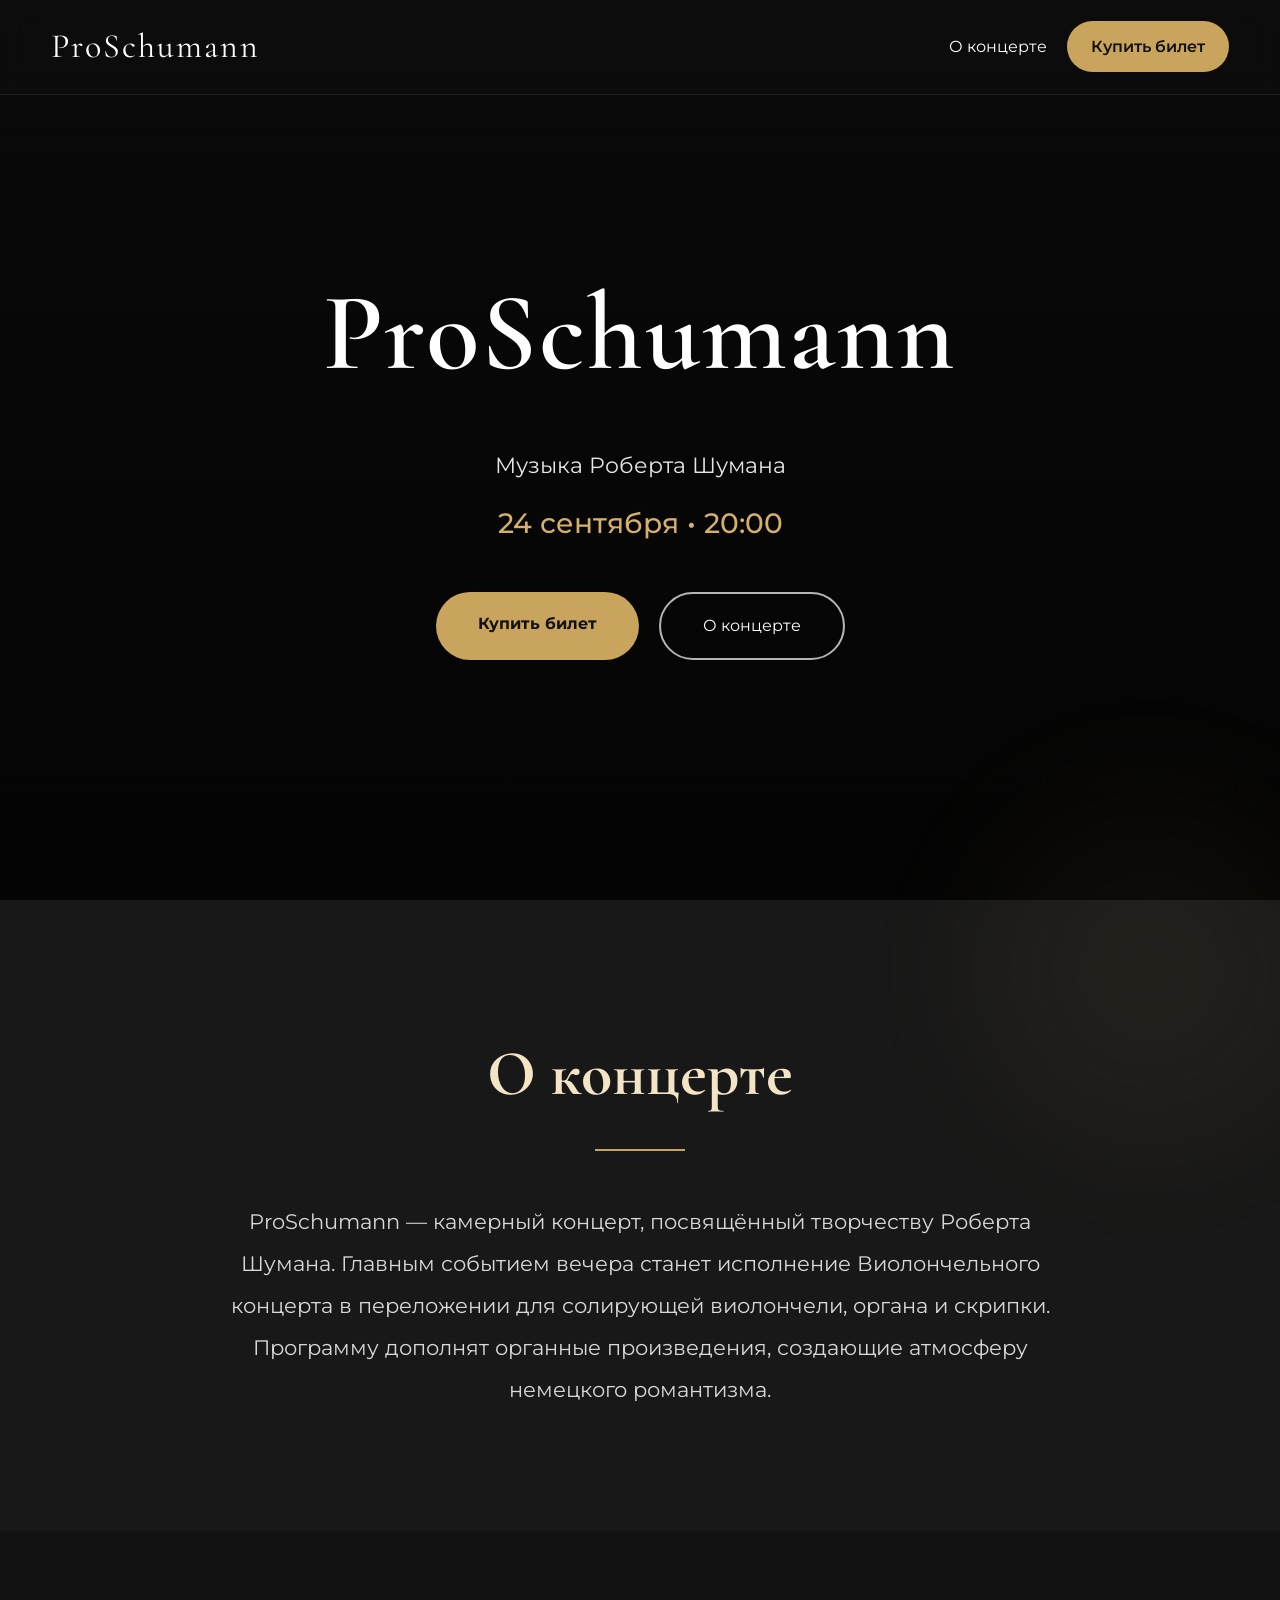
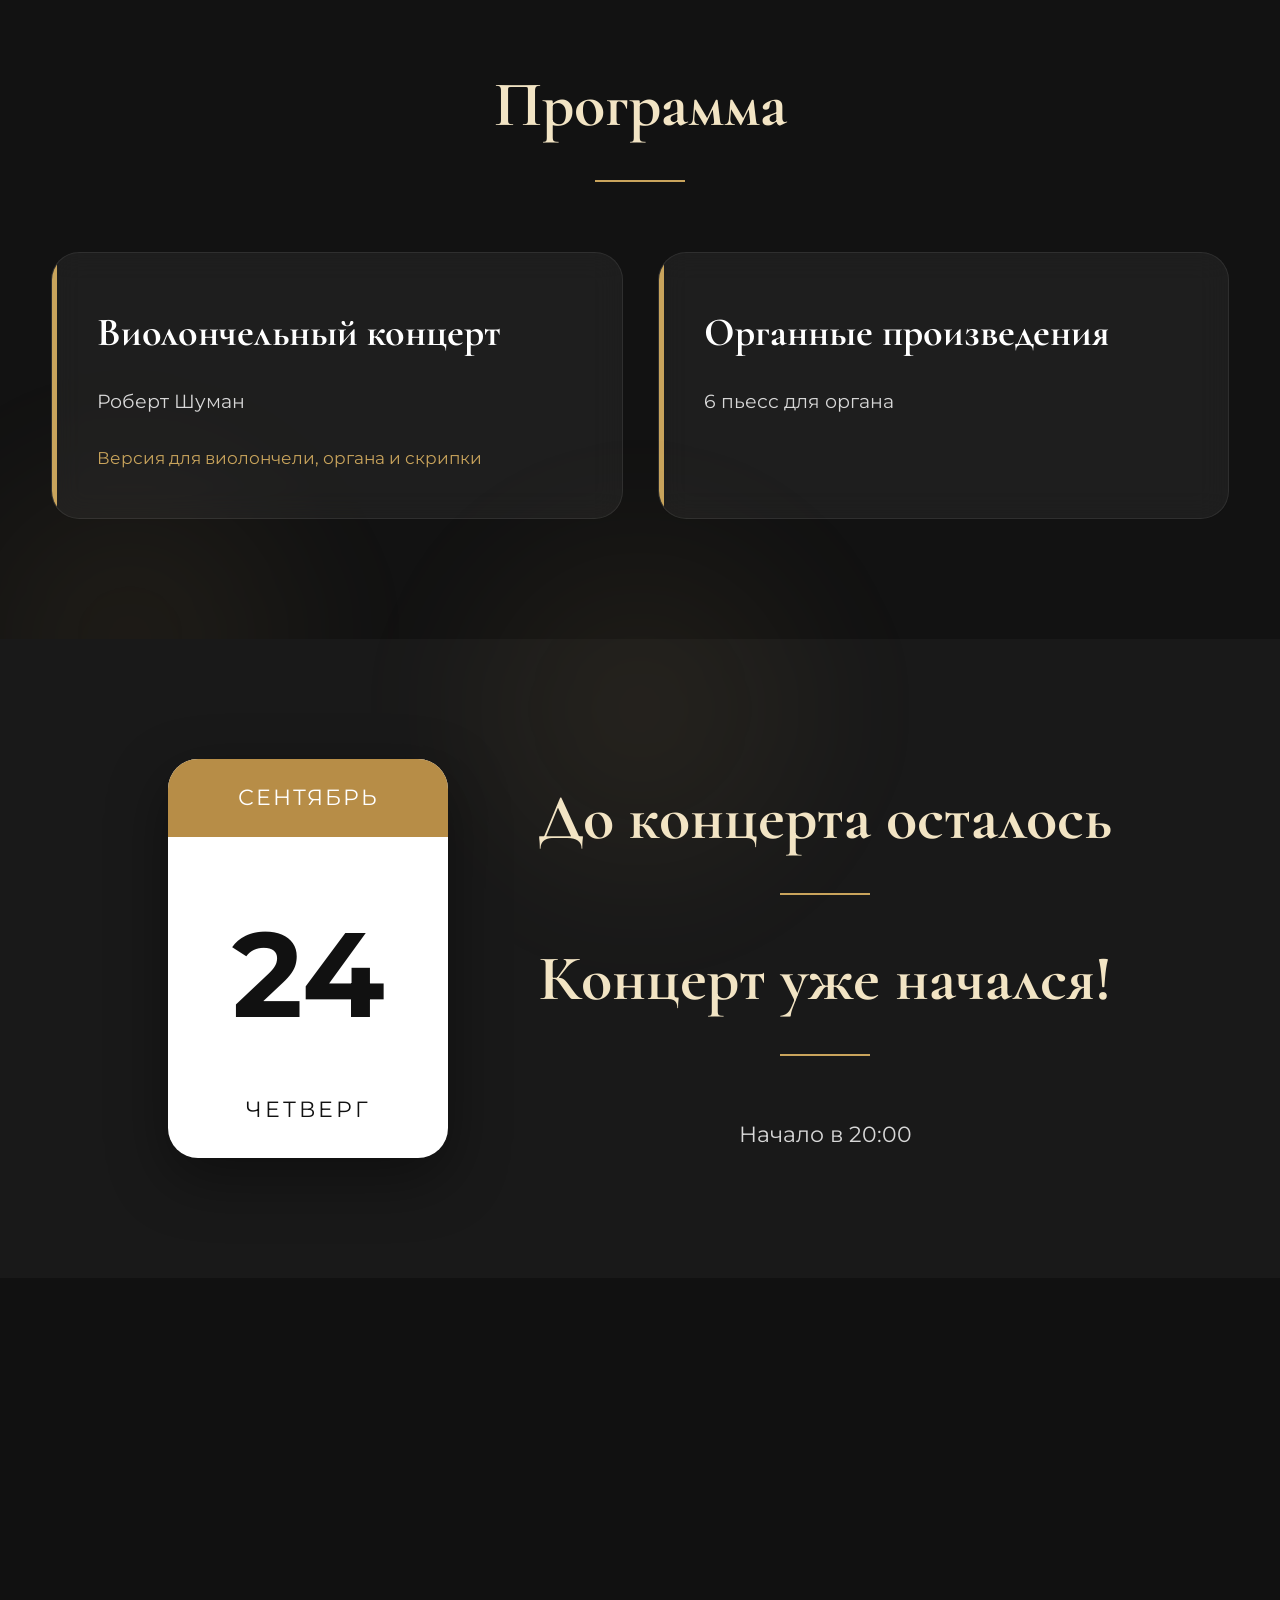
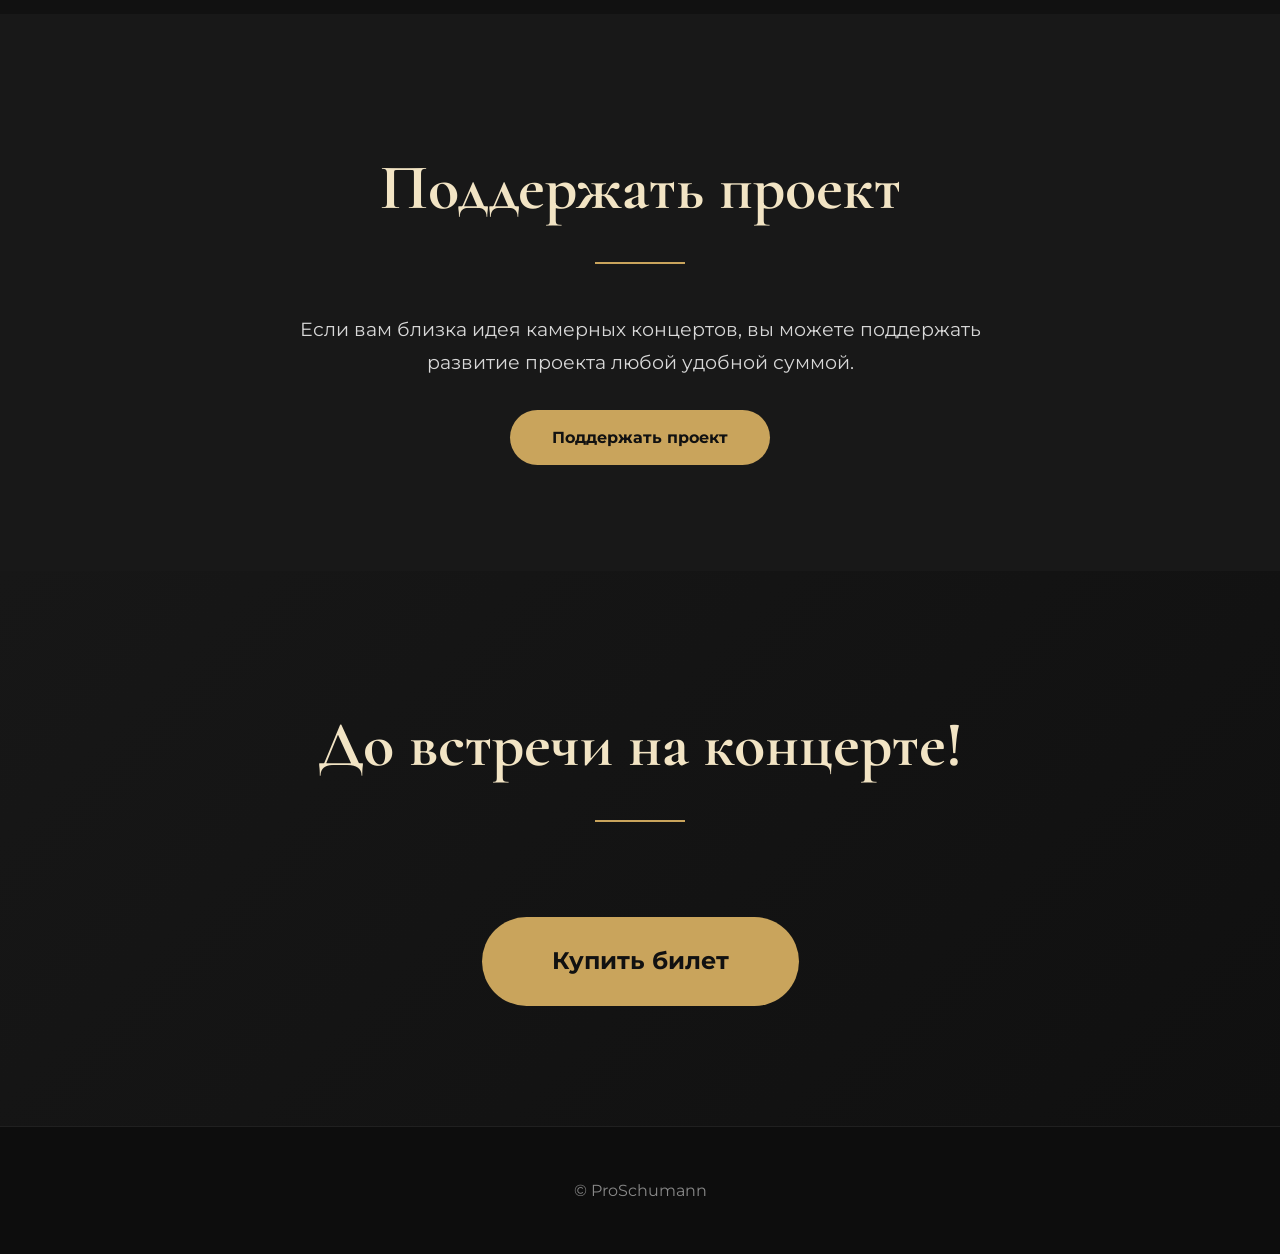
==== commit dfd0c2e7: "Update index.html фото как пройти" ====
--- a/index.html
+++ b/index.html
@@ -316,29 +316,39 @@
 </div>
 
 <div class="slider">
-    
   <button class="prev">❮</button>
-    
   <div class="slider-images">
-    
-    <img src="img/IMG_2390.jpg" id="slide">
-  
+    <div class="slide-item">
+      <img src="img/IMG_2390.jpg" class="slide" alt="Фото 2390">
+      <div class="caption">Пройдите через арку</div>
+    </div>
+    <div class="slide-item">
+      <img src="img/IMG_2398.jpg" class="slide" alt="Фото 2398">
+      <div class="caption">Справа лестница</div>
+    </div>
+    <div class="slide-item">
+      <img src="img/IMG_2400.jpg" class="slide" alt="Фото 2400">
+      <div class="caption">Звоните в домофон</div>
+    </div>
+    <div class="slide-item">
+      <img src="img/IMG_2428.jpg" class="slide" alt="Фото 2428">
+      <div class="caption">Арднимайтесь вверх по лестнице</div>
+    </div>
+    <div class="slide-item">
+      <img src="img/IMG_2432.jpg" class="slide" alt="Фото 2432">
+      <div class="caption">Поверните направо в коридор</div>
+    </div>
+    <div class="slide-item">
+      <img src="img/IMG_2446.jpg" class="slide" alt="Фото 2446">
+      <div class="caption">Вход в концертный зал</div>
+    </div>
   </div>
-
-  
-
-<button class="next">
-
-❯
-
-</button>
-
-</div>
-
-</div>
-
-</section>
-
+  <button class="next">❯</button>
+</div>
+
+</div>
+
+</section>
 
 
 <section id="donate" class="section">
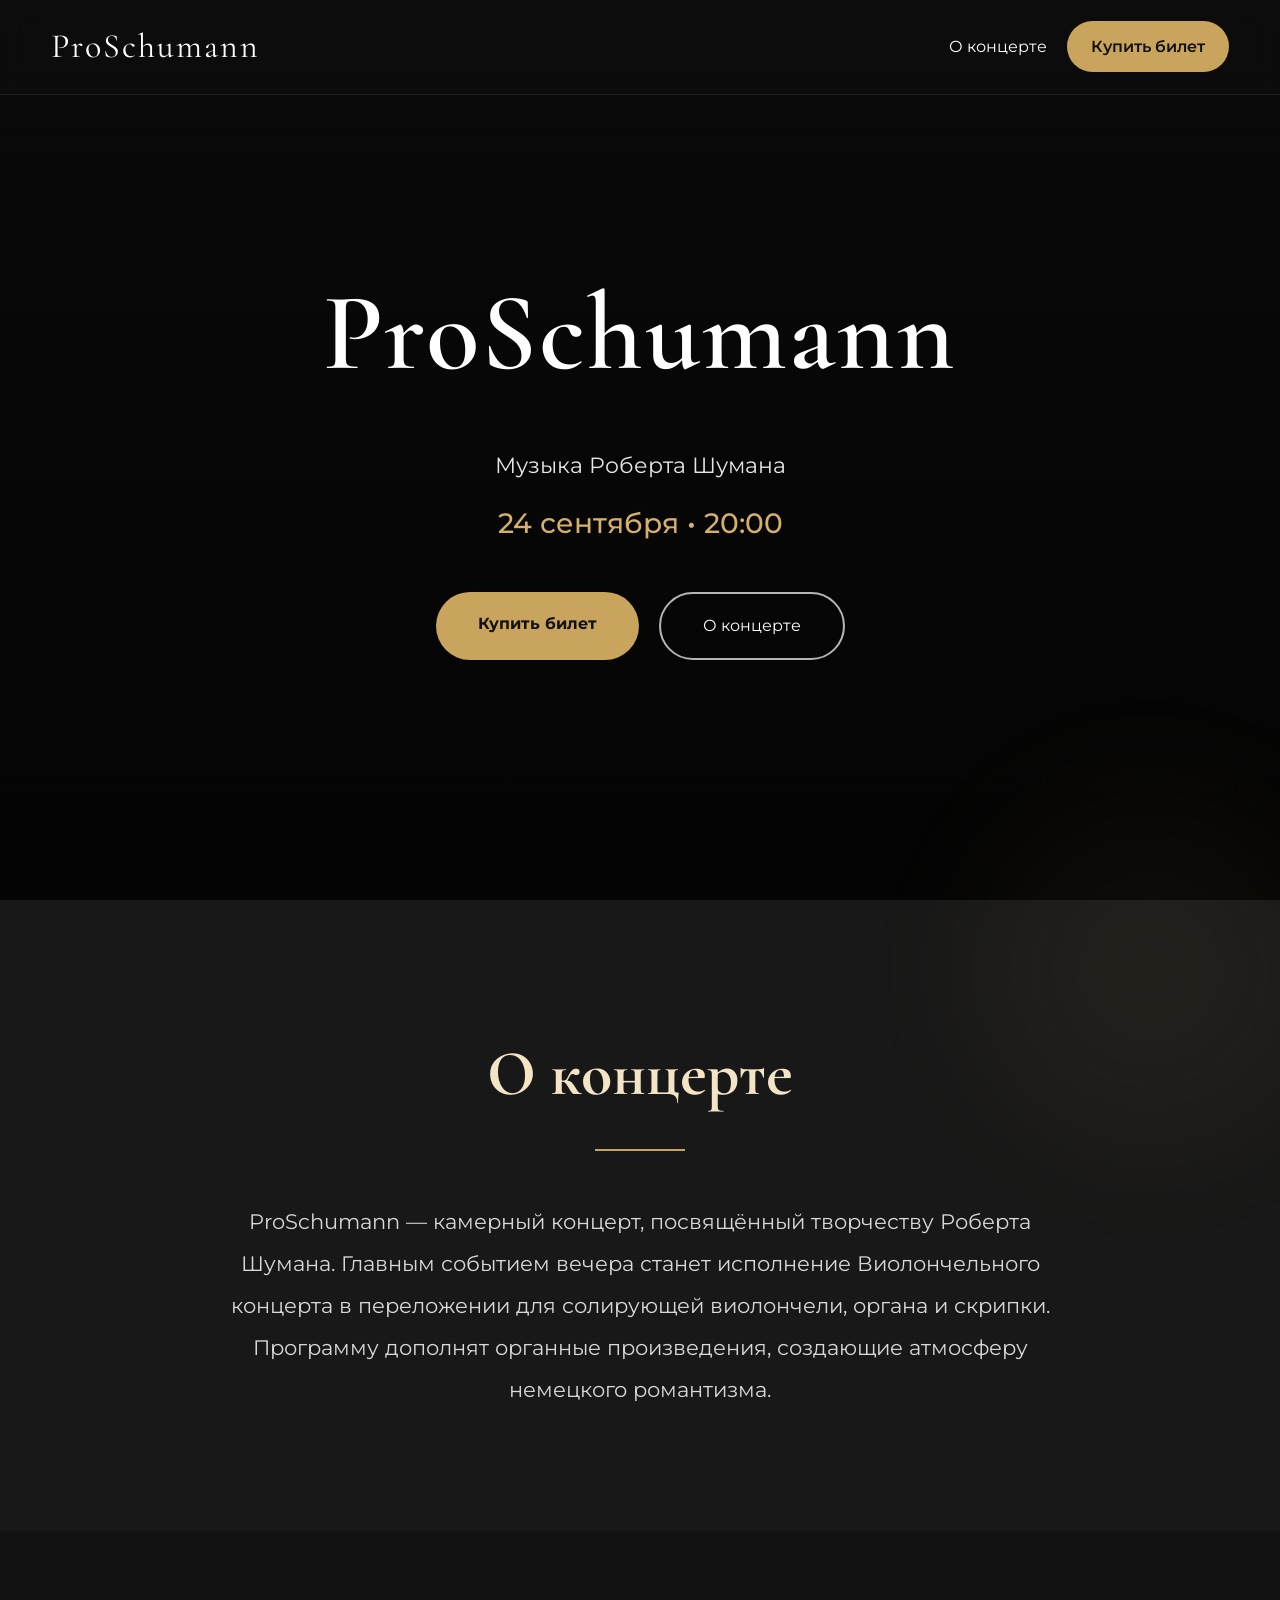
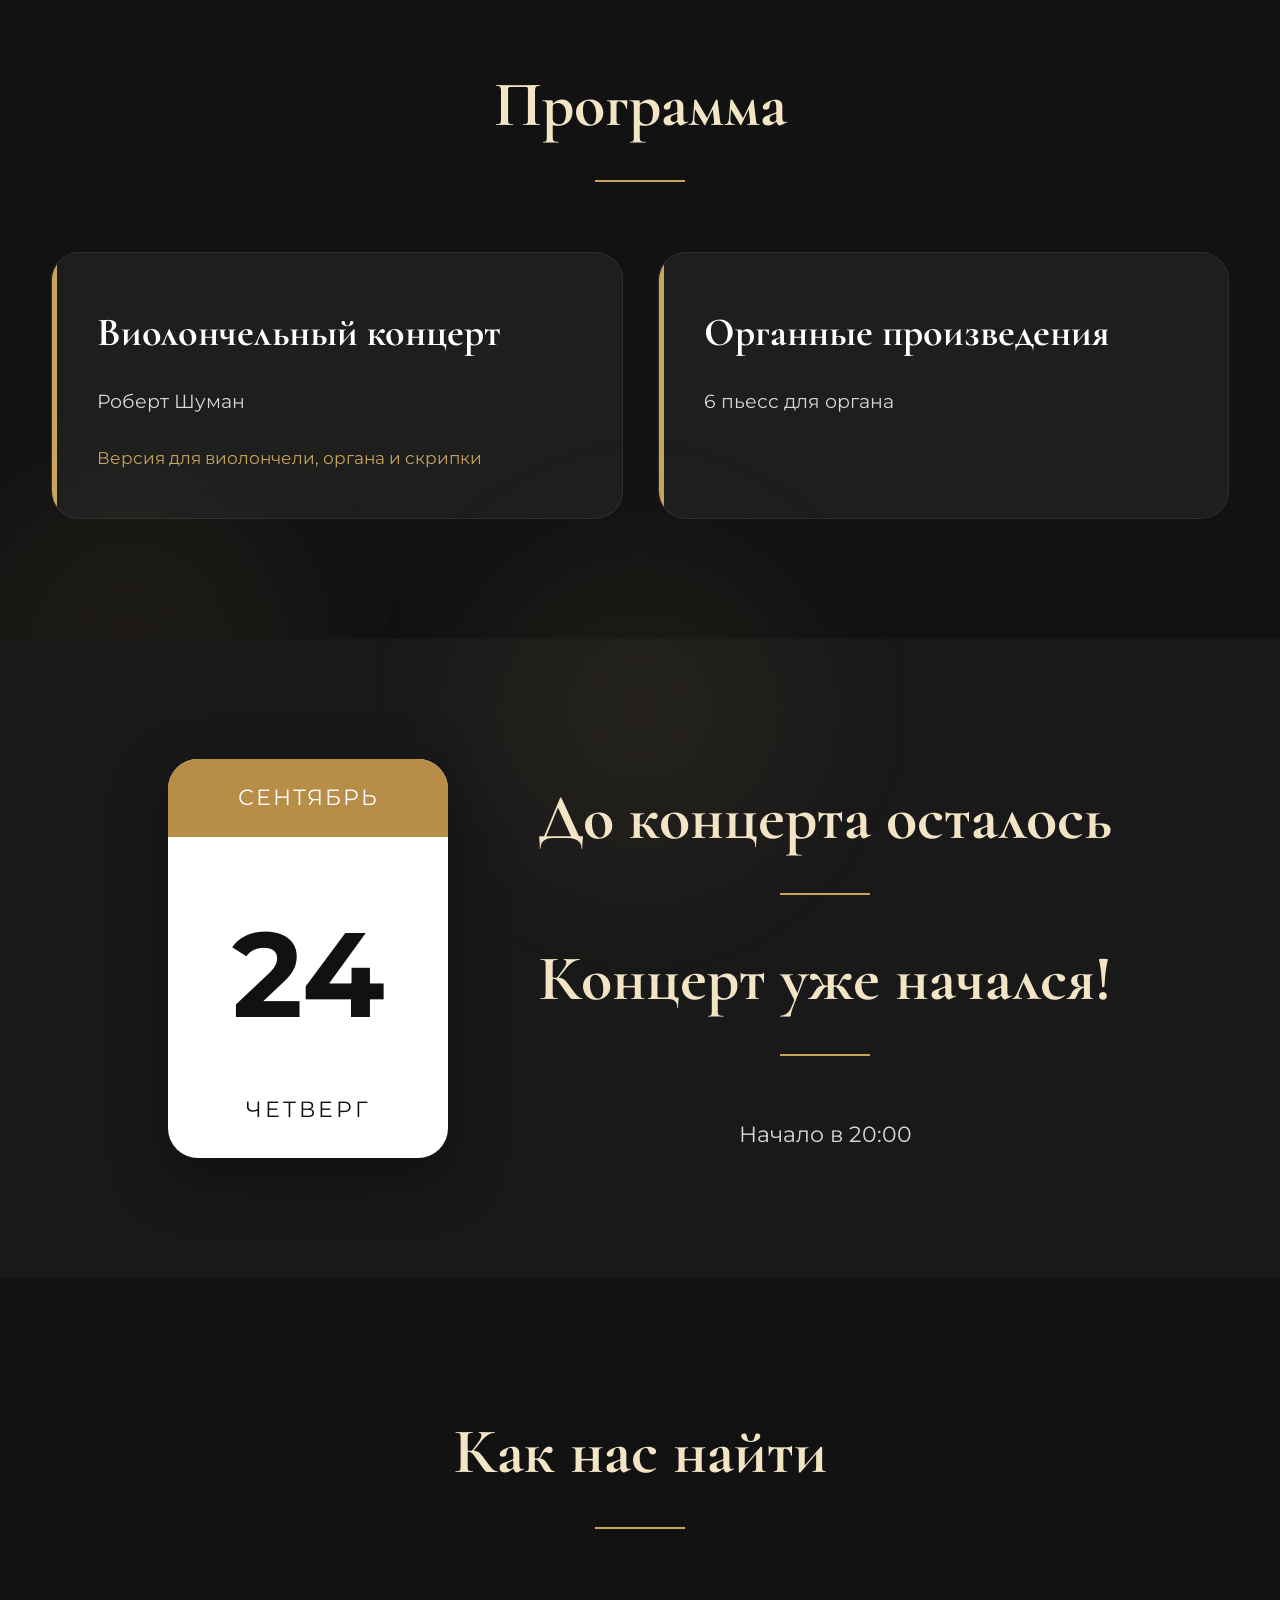
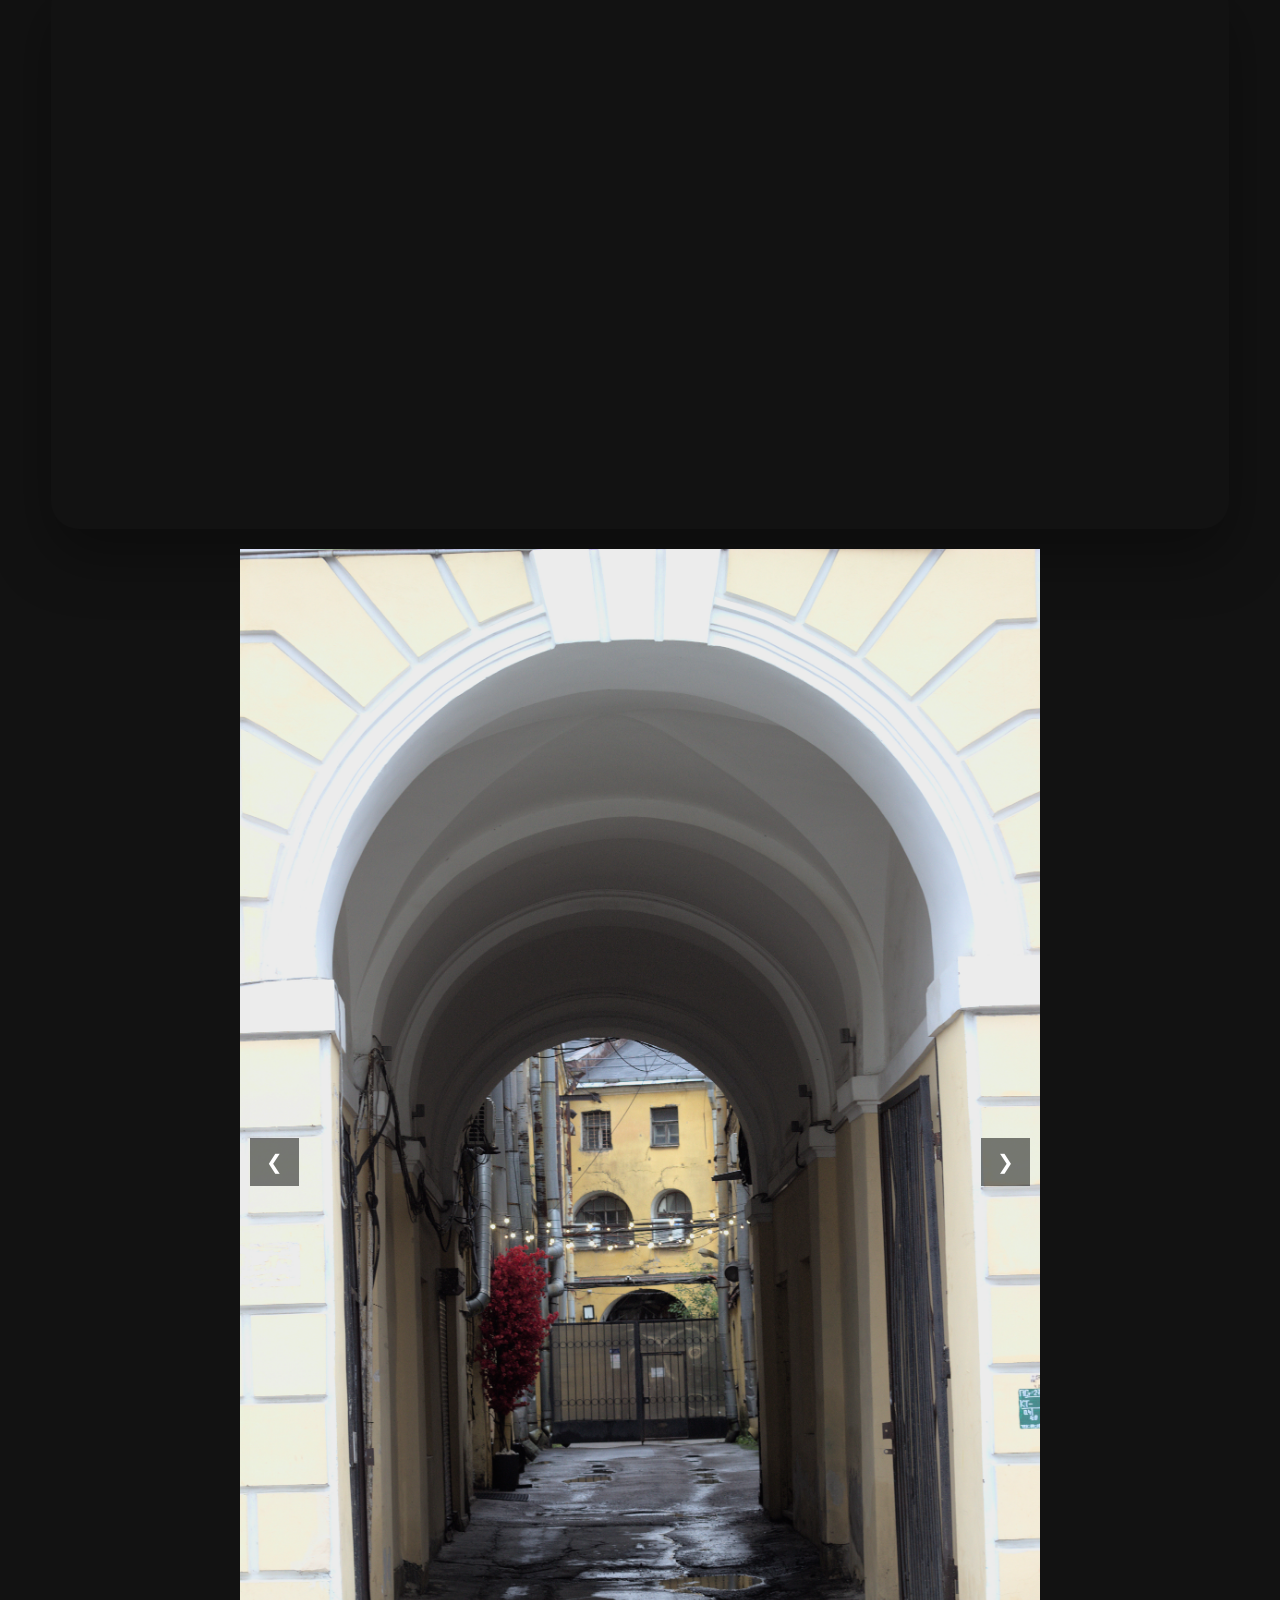
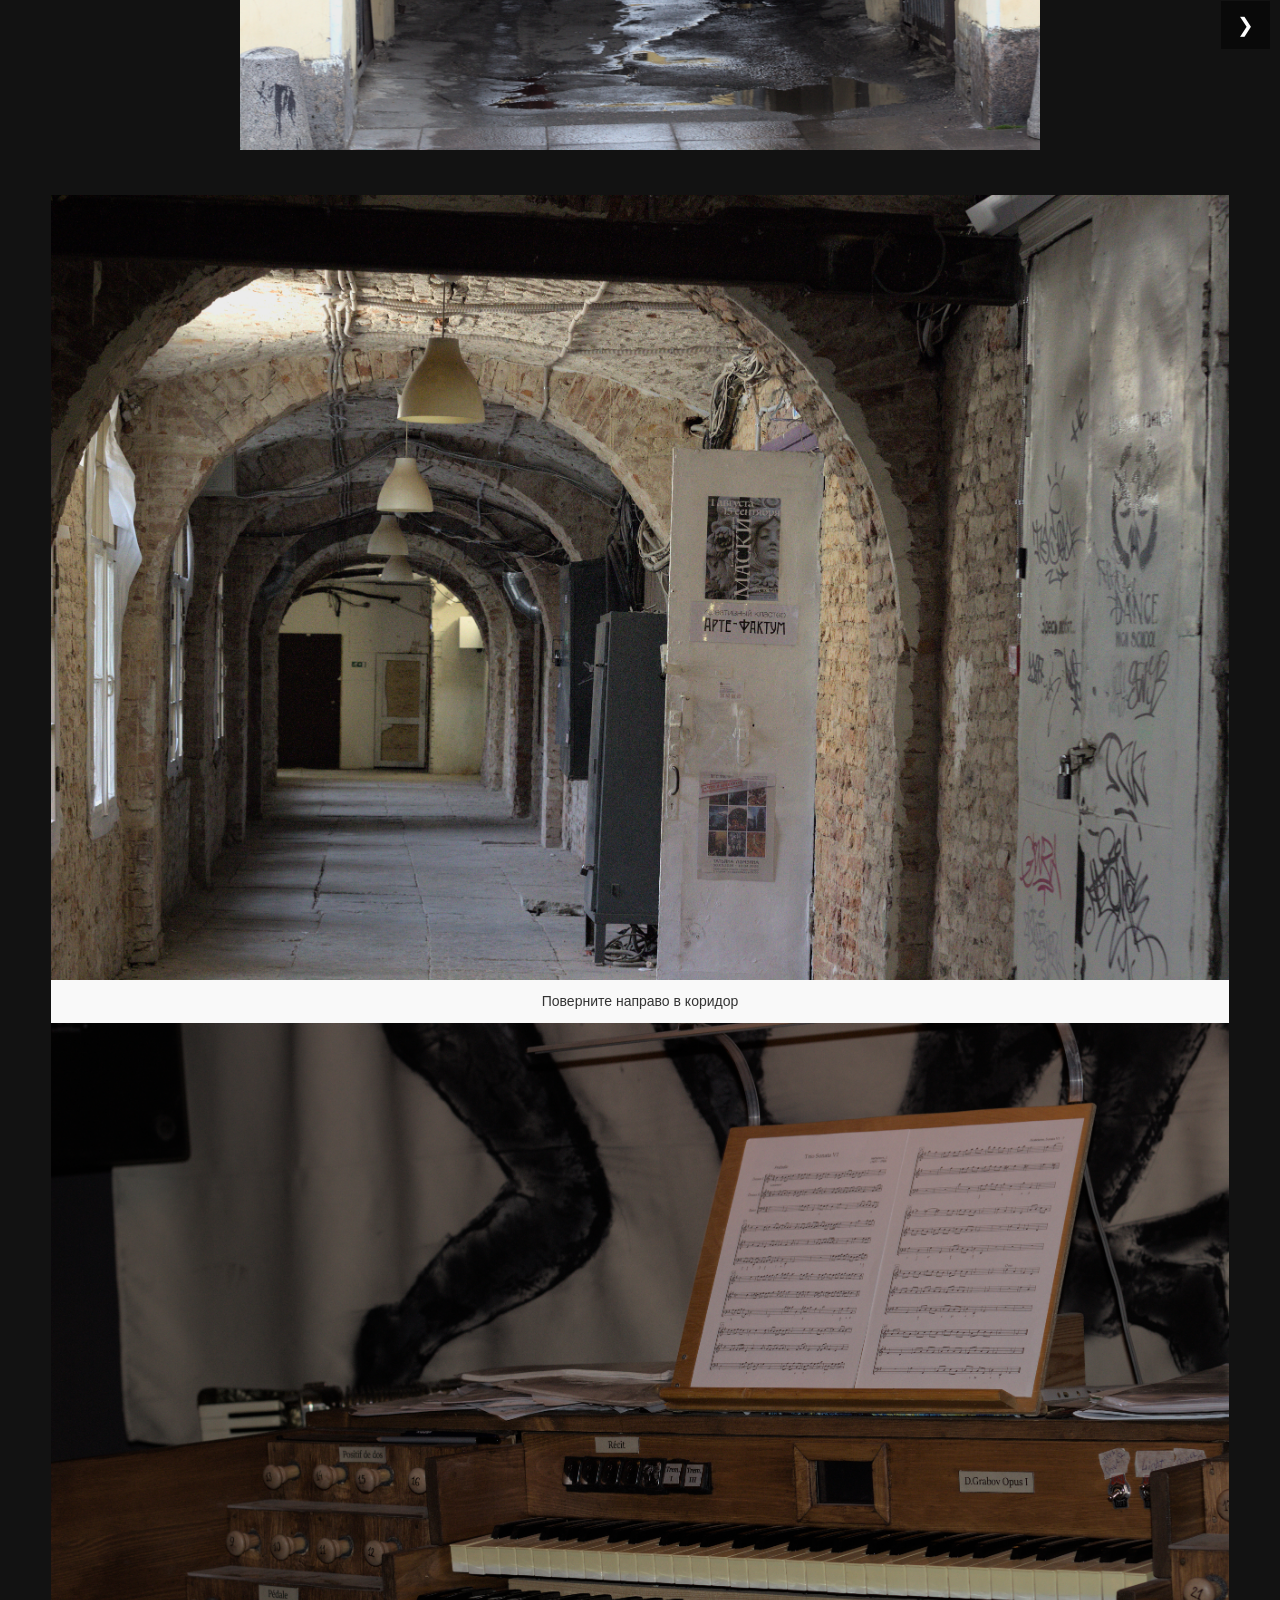
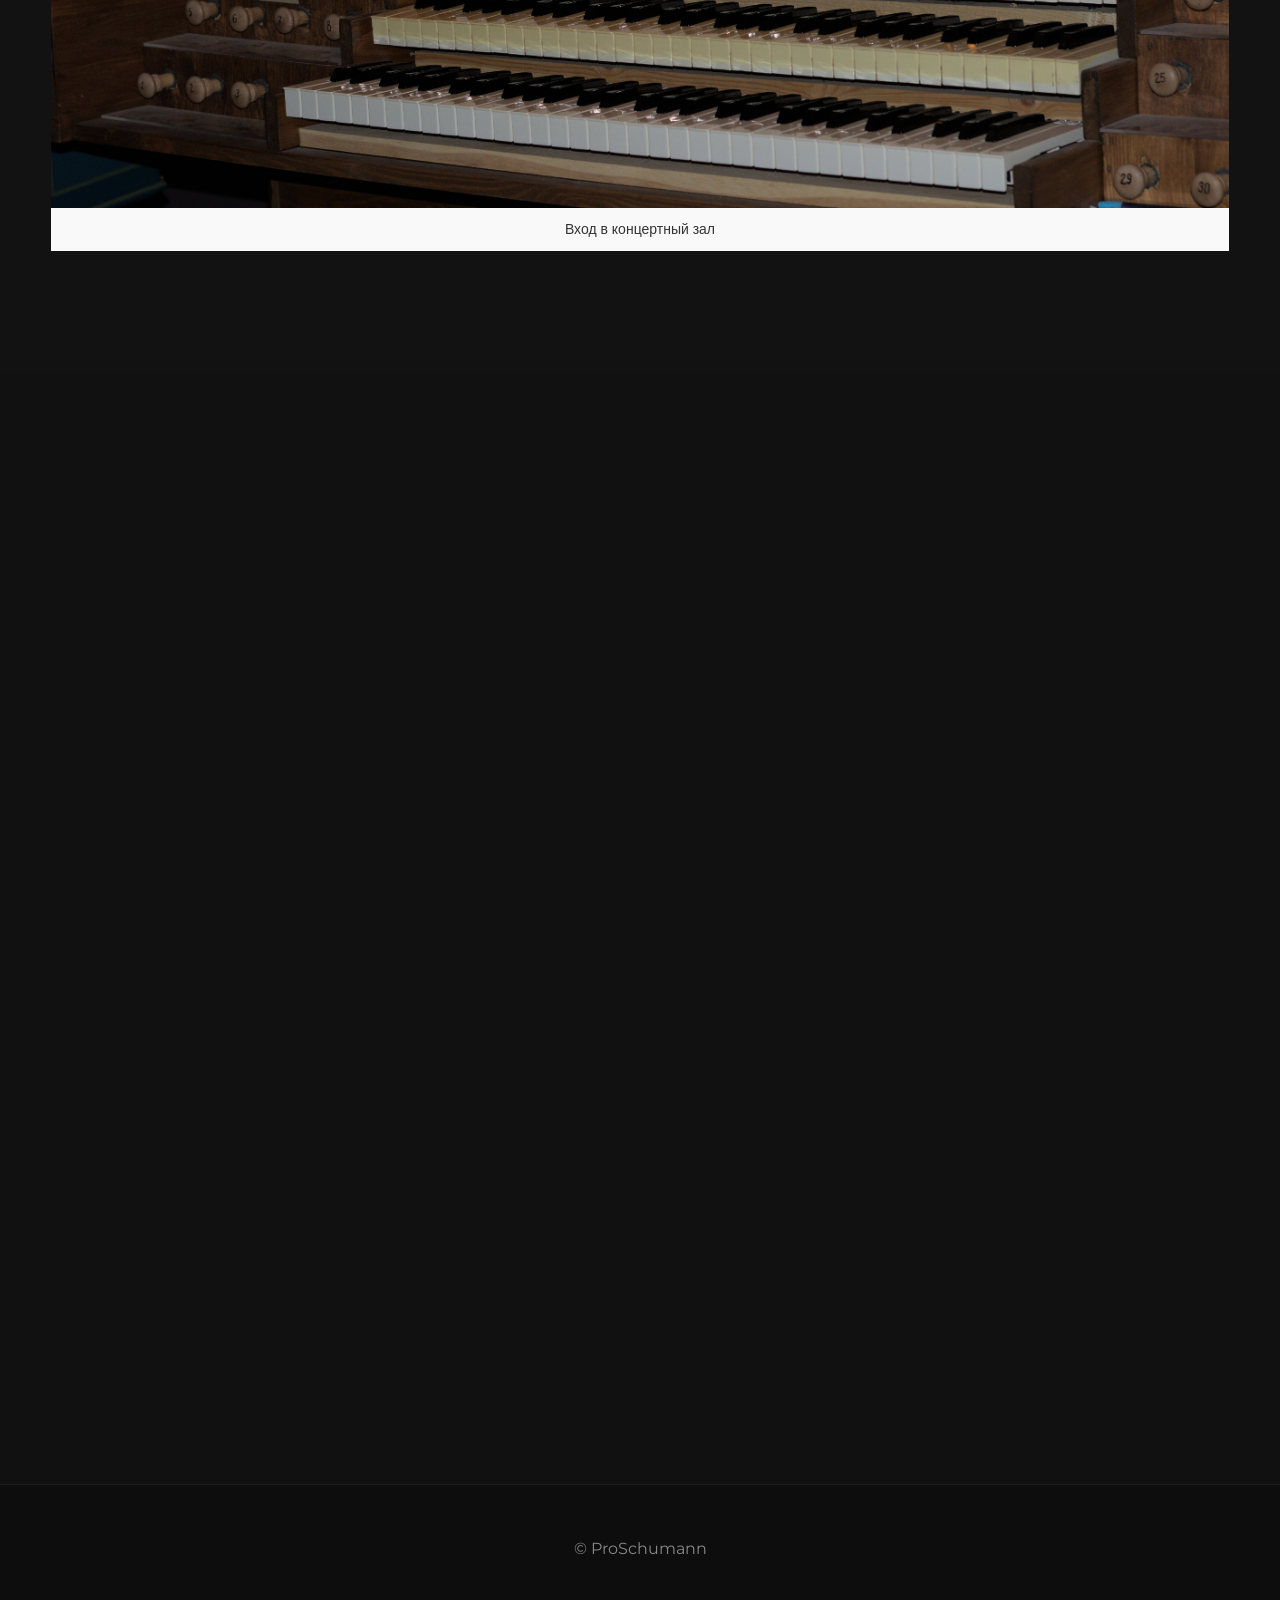
==== commit 2b707176: "Update index.html как пройти фото" ====
--- a/index.html
+++ b/index.html
@@ -316,24 +316,20 @@
 </div>
 
 <div class="slider">
-  <button class="prev">❮</button>
-  <div class="slider-images">
-    <div class="slide-item">
-      <img src="img/IMG_2390.jpg" class="slide" alt="Фото 2390">
-      <div class="caption">Пройдите через арку</div>
+
+    <button class="prev">❮</button>
+
+    <div class="slider-image">
+
+        <img src="img/IMG_2390.jpg" id="slide" alt="Маршрут к залу">
+
+        <p class="slide-caption"></p>
+
     </div>
-    <div class="slide-item">
-      <img src="img/IMG_2398.jpg" class="slide" alt="Фото 2398">
-      <div class="caption">Справа лестница</div>
-    </div>
-    <div class="slide-item">
-      <img src="img/IMG_2400.jpg" class="slide" alt="Фото 2400">
-      <div class="caption">Звоните в домофон</div>
-    </div>
-    <div class="slide-item">
-      <img src="img/IMG_2428.jpg" class="slide" alt="Фото 2428">
-      <div class="caption">Арднимайтесь вверх по лестнице</div>
-    </div>
+
+    <button class="next">❯</button>
+
+</div>
     <div class="slide-item">
       <img src="img/IMG_2432.jpg" class="slide" alt="Фото 2432">
       <div class="caption">Поверните направо в коридор</div>
--- a/style.css
+++ b/style.css
@@ -691,74 +691,57 @@
    КАРУСЕЛЬ
 ===================================================== */
 
-.slider{
-
-    display:flex;
-
-    align-items:center;
-
-    justify-content:center;
-
-    gap:25px;
-
-}
-
-.slider-image{
-
-    width:900px;
-
-    height:520px;
-
-    overflow:hidden;
-
-    border-radius:28px;
-
-    position:relative;
-
-    box-shadow:0 25px 60px rgba(0,0,0,.35);
-
-}
-
-.slider-image img{
-
-    width:100%;
-
-    height:100%;
-
-    object-fit:cover;
-
-    transition:.5s;
-
-}
-
-.prev,
-.next{
-
-    width:70px;
-
-    height:70px;
-
-    border:none;
-
-    border-radius:50%;
-
-    cursor:pointer;
-
-    background:#c9a45c;
-
-    color:#111;
-
-    font-size:28px;
-
-    transition:.3s;
-
-}
-
-.prev:hover,
-.next:hover{
-
-    transform:scale(1.1);
-
+.slider {
+  position: relative;
+  max-width: 800px;
+  margin: 20px auto;
+  overflow: hidden;
+}
+
+.slider-images {
+  display: flex;
+  width: 100%;
+  transition: transform 0.4s ease-in-out;
+}
+
+.slide-item {
+  min-width: 100%;
+  display: flex;
+  flex-direction: column;
+}
+
+.slide {
+  width: 100%;
+  height: auto;
+  display: block;
+}
+
+.caption {
+  text-align: center;
+  padding: 10px 0;
+  font-family: Arial, sans-serif;
+  font-size: 14px;
+  color: #333;
+  background: #f9f9f9;
+}
+
+/* Кнопки */
+.prev, .next {
+  position: absolute;
+  top: 50%;
+  transform: translateY(-50%);
+  background: rgba(0, 0, 0, 0.5);
+  color: white;
+  border: none;
+  padding: 12px 16px;
+  cursor: pointer;
+  font-size: 20px;
+  z-index: 10;
+}
+.prev { left: 10px; }
+.next { right: 10px; }
+.prev:hover, .next:hover {
+  background: rgba(0, 0, 0, 0.8);
 }
 
 /* =====================================================
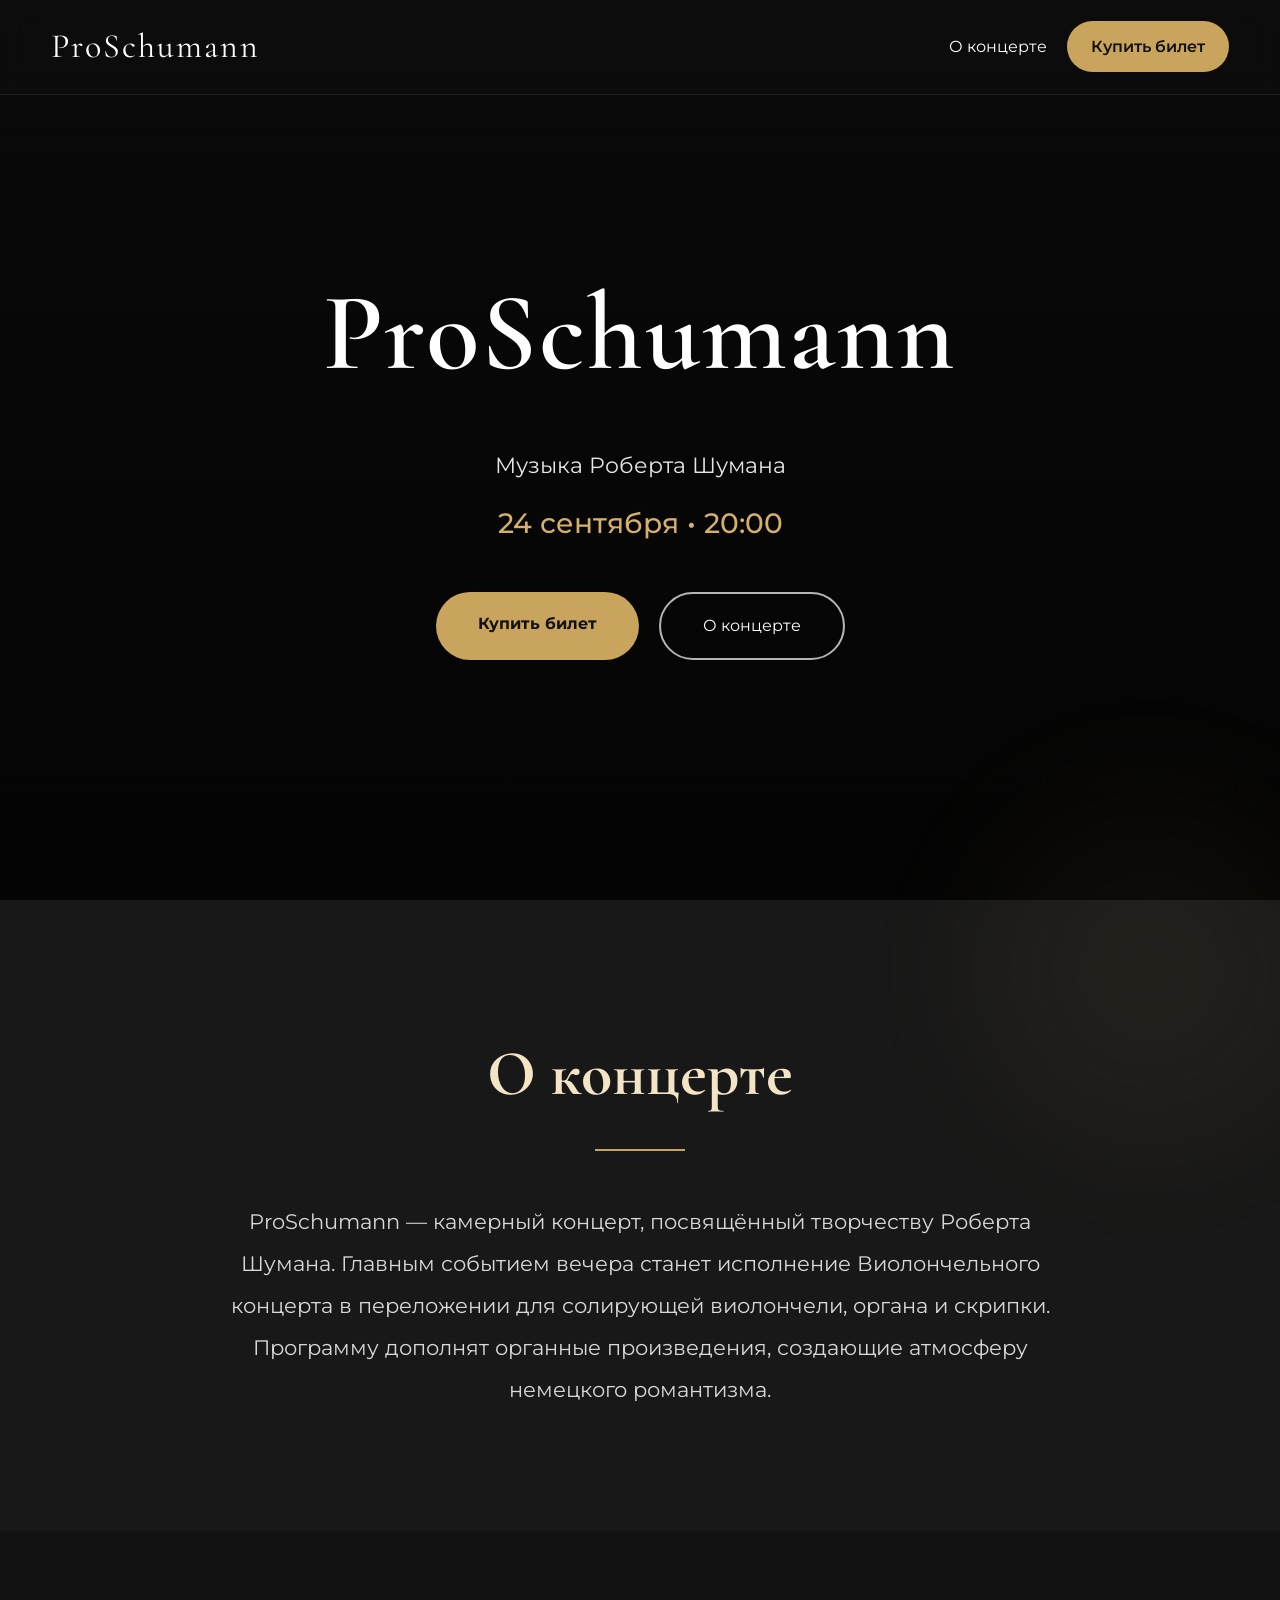
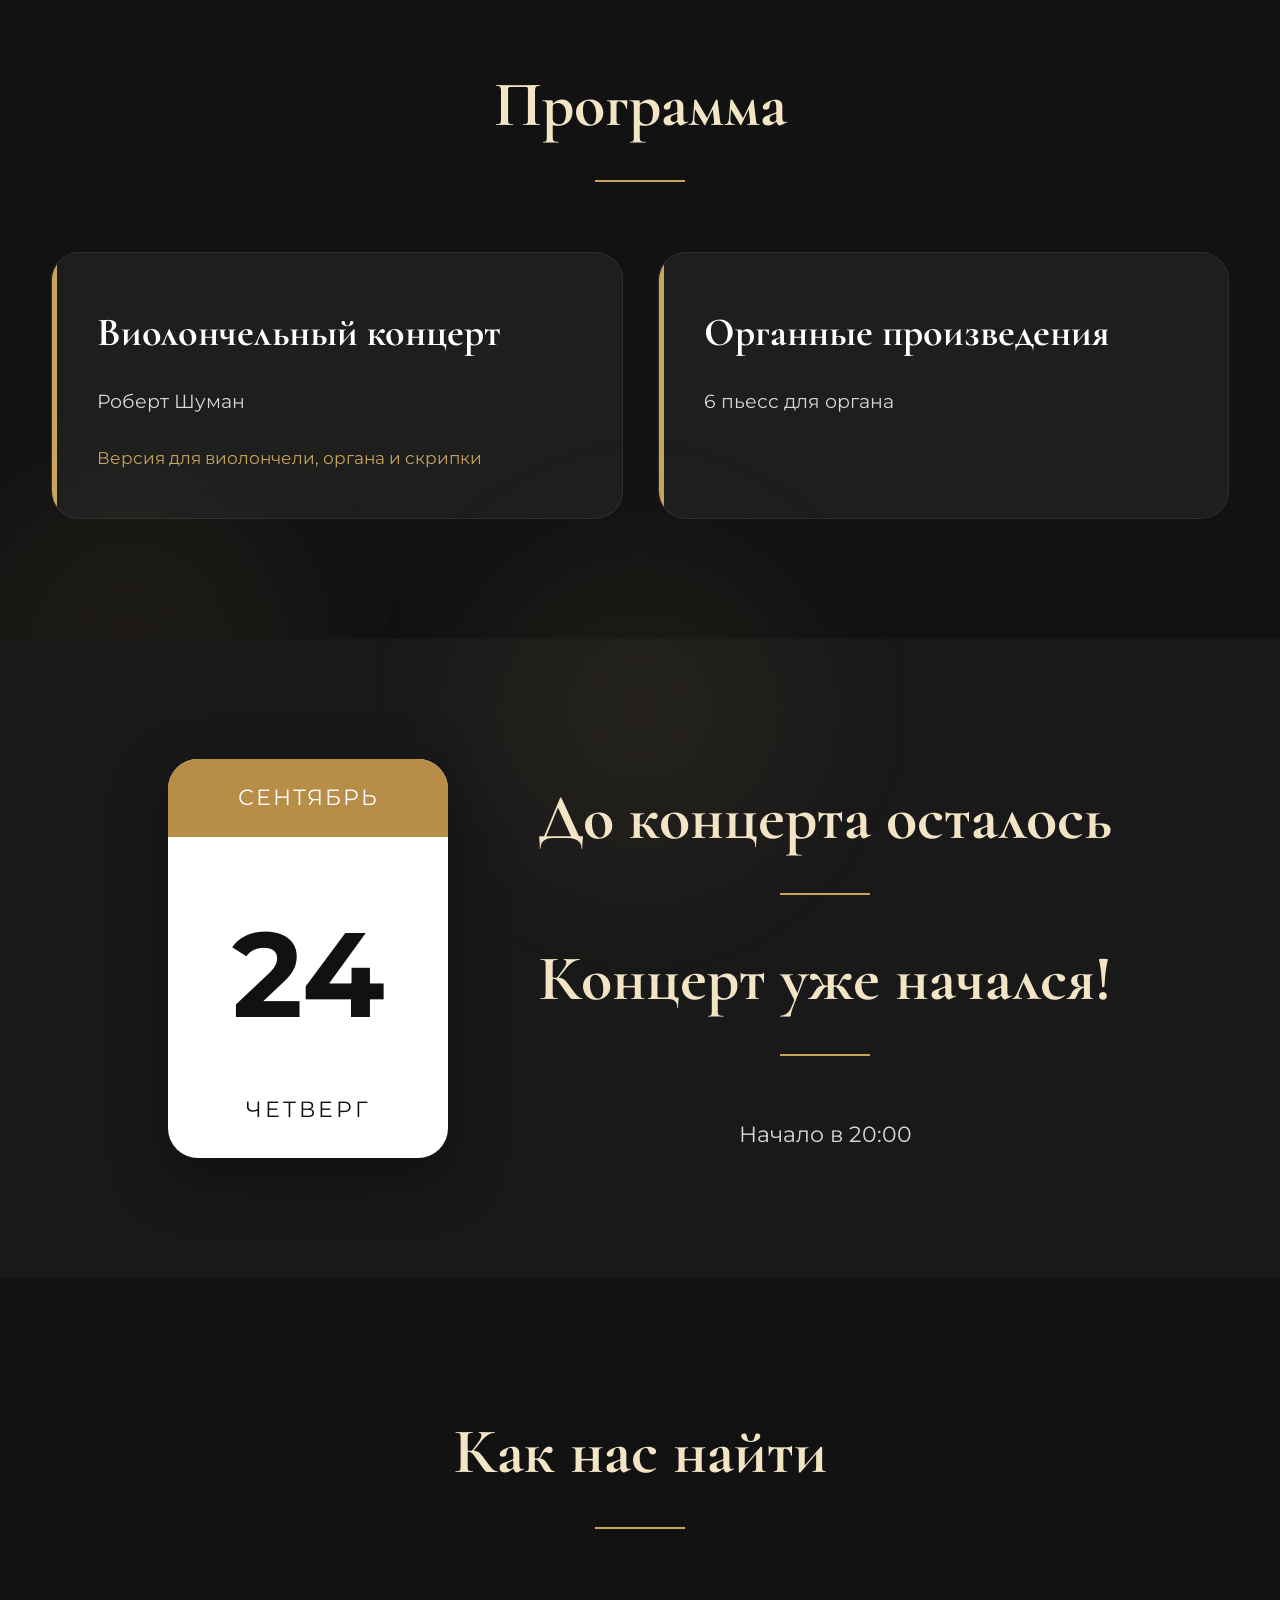
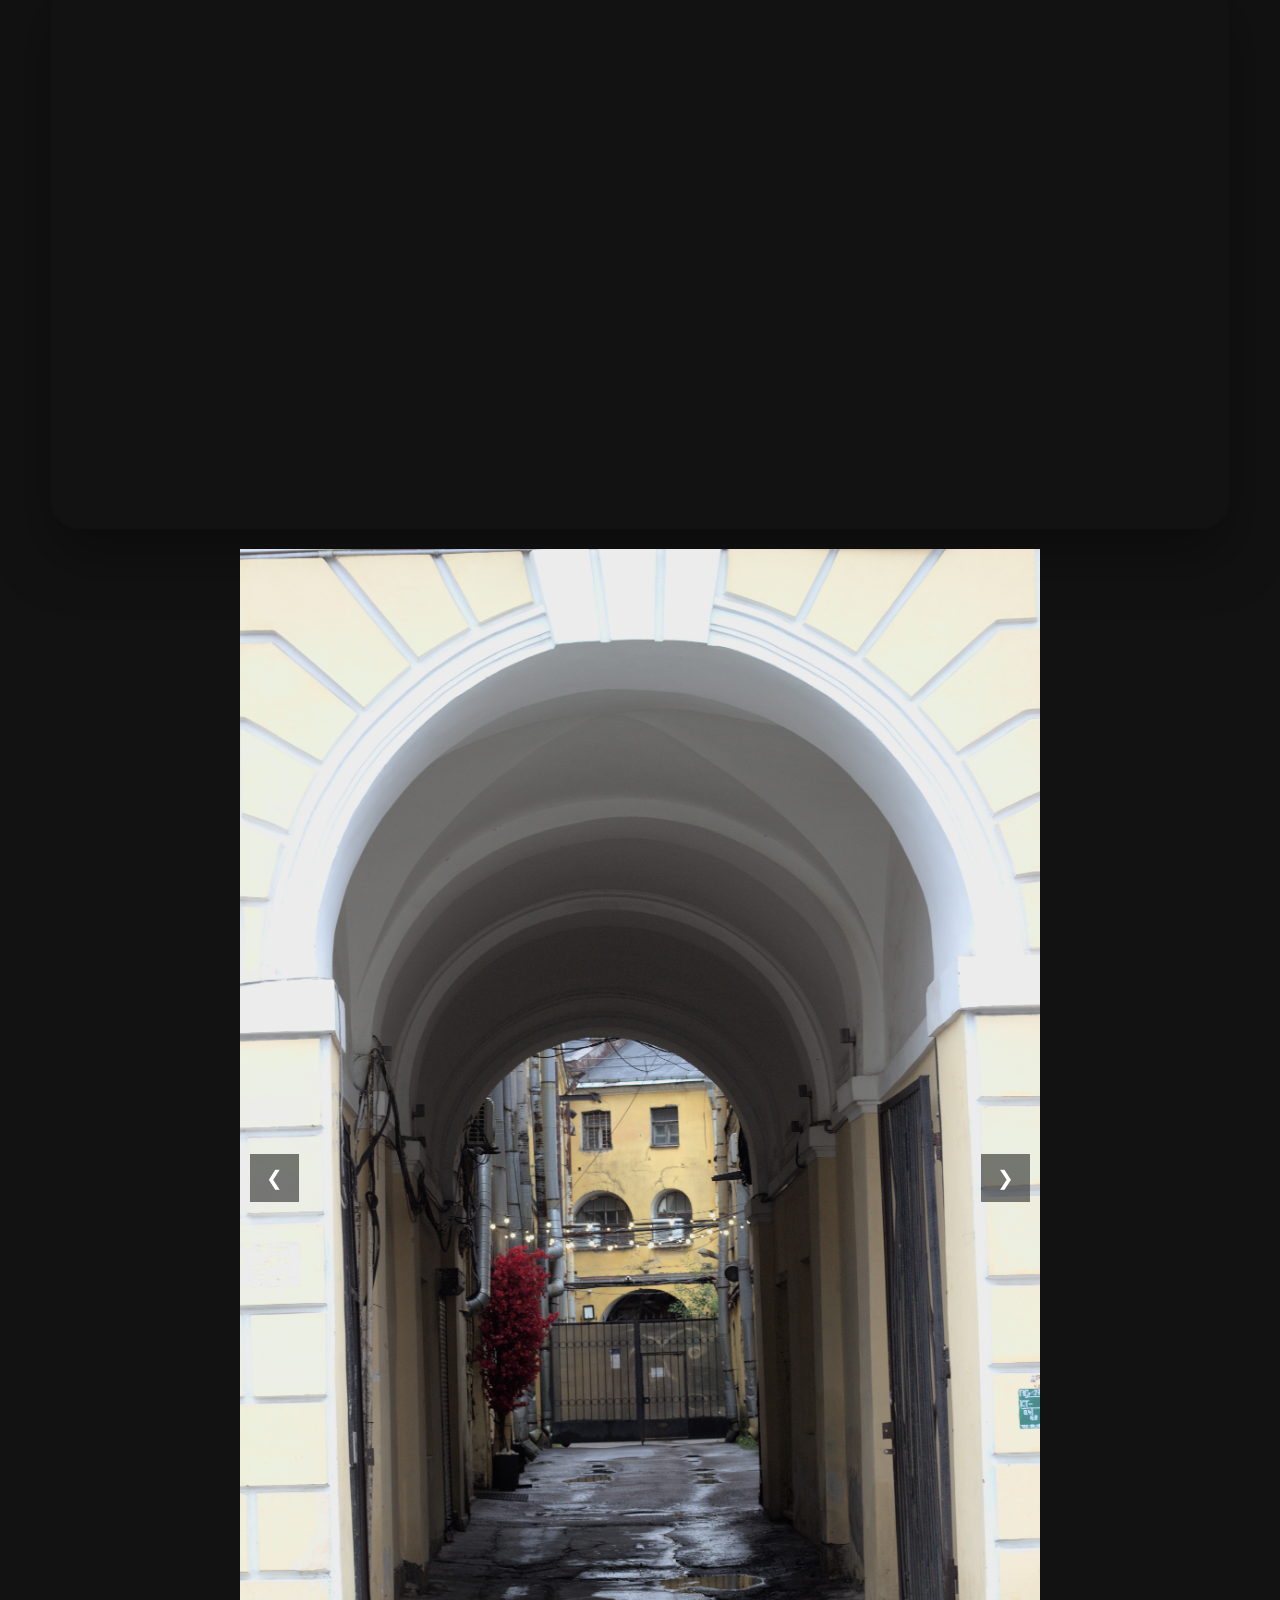
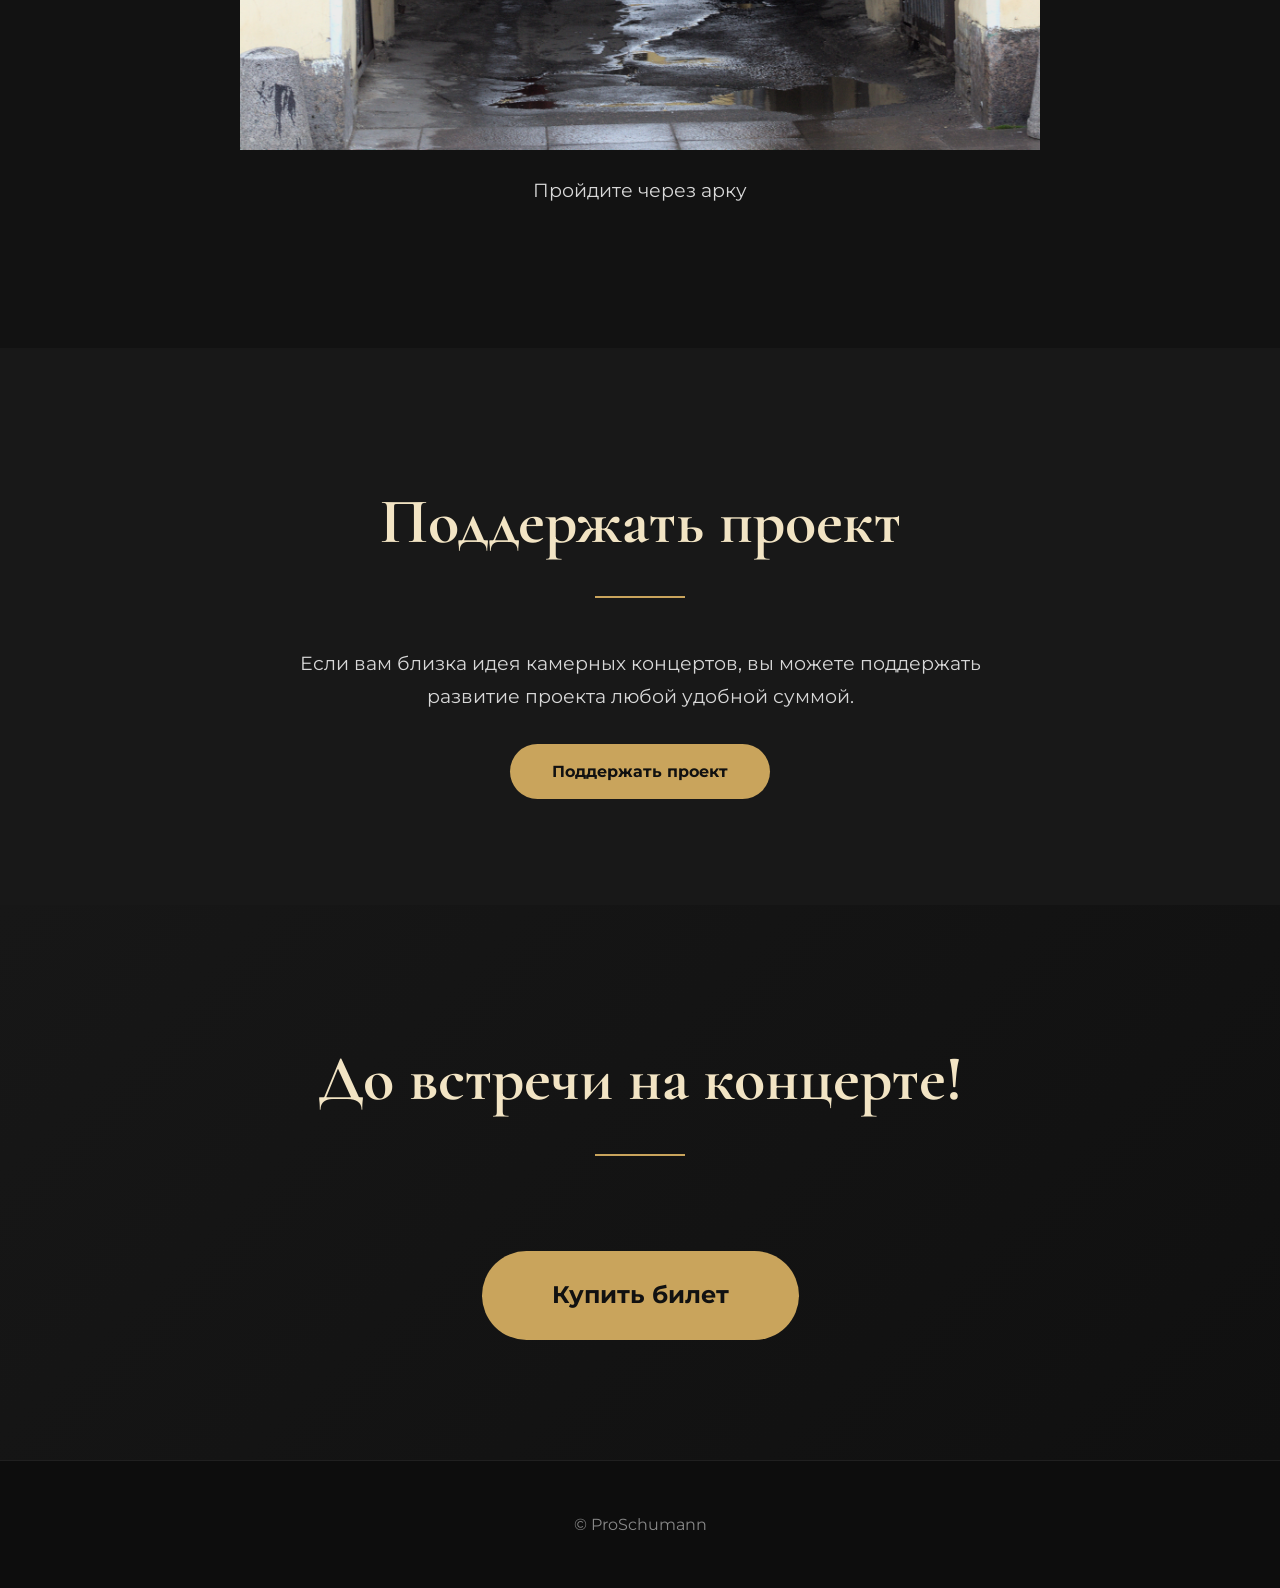
==== commit 2cfc5128: "Update index.html вход" ====
--- a/index.html
+++ b/index.html
@@ -316,32 +316,41 @@
 </div>
 
 <div class="slider">
-
     <button class="prev">❮</button>
 
-    <div class="slider-image">
-
-        <img src="img/IMG_2390.jpg" id="slide" alt="Маршрут к залу">
+    <div class="slider-wrapper">
+        <div class="slider-images">
+
+            <div class="slide-item">
+                <img src="img/IMG_2390.jpg" alt="Маршрут к залу">
+            </div>
+
+            <div class="slide-item">
+                <img src="img/IMG_2398.jpg" alt="Маршрут к залу">
+            </div>
+
+            <div class="slide-item">
+                <img src="img/IMG_2400.jpg" alt="Маршрут к залу">
+            </div>
+
+            <div class="slide-item">
+                <img src="img/IMG_2428.jpg" alt="Маршрут к залу">
+            </div>
+
+            <div class="slide-item">
+                <img src="img/IMG_2432.jpg" alt="Маршрут к залу">
+            </div>
+
+        </div>
 
         <p class="slide-caption"></p>
 
     </div>
 
     <button class="next">❯</button>
-
-</div>
-    <div class="slide-item">
-      <img src="img/IMG_2432.jpg" class="slide" alt="Фото 2432">
-      <div class="caption">Поверните направо в коридор</div>
-    </div>
-    <div class="slide-item">
-      <img src="img/IMG_2446.jpg" class="slide" alt="Фото 2446">
-      <div class="caption">Вход в концертный зал</div>
-    </div>
-  </div>
-  <button class="next">❯</button>
-</div>
-
+</div>
+
+    
 </div>
 
 </section>
--- a/style.css
+++ b/style.css
@@ -1547,27 +1547,81 @@
        КАРУСЕЛЬ
        ========================= */
 
-    .slider {
-        width: 100%;
-        max-width: 100%;
-        flex-direction: column;
-        gap: 15px;
-    }
-
-    .slider-image {
-        width: 100%;
-        max-width: 100%;
-        height: auto;
-        aspect-ratio: 16 / 9;
-        box-sizing: border-box;
-    }
-
-    .prev,
-    .next {
-        width: 55px;
-        height: 55px;
-        flex-shrink: 0;
-    }
+  .slider{
+
+    display:flex;
+
+    align-items:center;
+
+    justify-content:center;
+
+    gap:20px;
+
+    margin-top:40px;
+
+}
+
+.slider-image{
+
+    max-width:900px;
+
+    width:100%;
+
+}
+
+.slider-image img{
+
+    width:100%;
+
+    height:auto;
+
+    border-radius:20px;
+
+    display:block;
+
+    transition:opacity .4s ease;
+
+}
+
+.slide-caption{
+
+    text-align:center;
+
+    margin-top:15px;
+
+    font-size:18px;
+
+    color:#d8b16a;
+
+    font-style:italic;
+
+    min-height:30px;
+
+}
+
+.prev,
+.next{
+
+    background:none;
+
+    border:none;
+
+    color:#d8b16a;
+
+    font-size:40px;
+
+    cursor:pointer;
+
+    transition:.3s;
+
+}
+
+.prev:hover,
+.next:hover{
+
+    transform:scale(1.15);
+
+}
 
 
     /* =========================
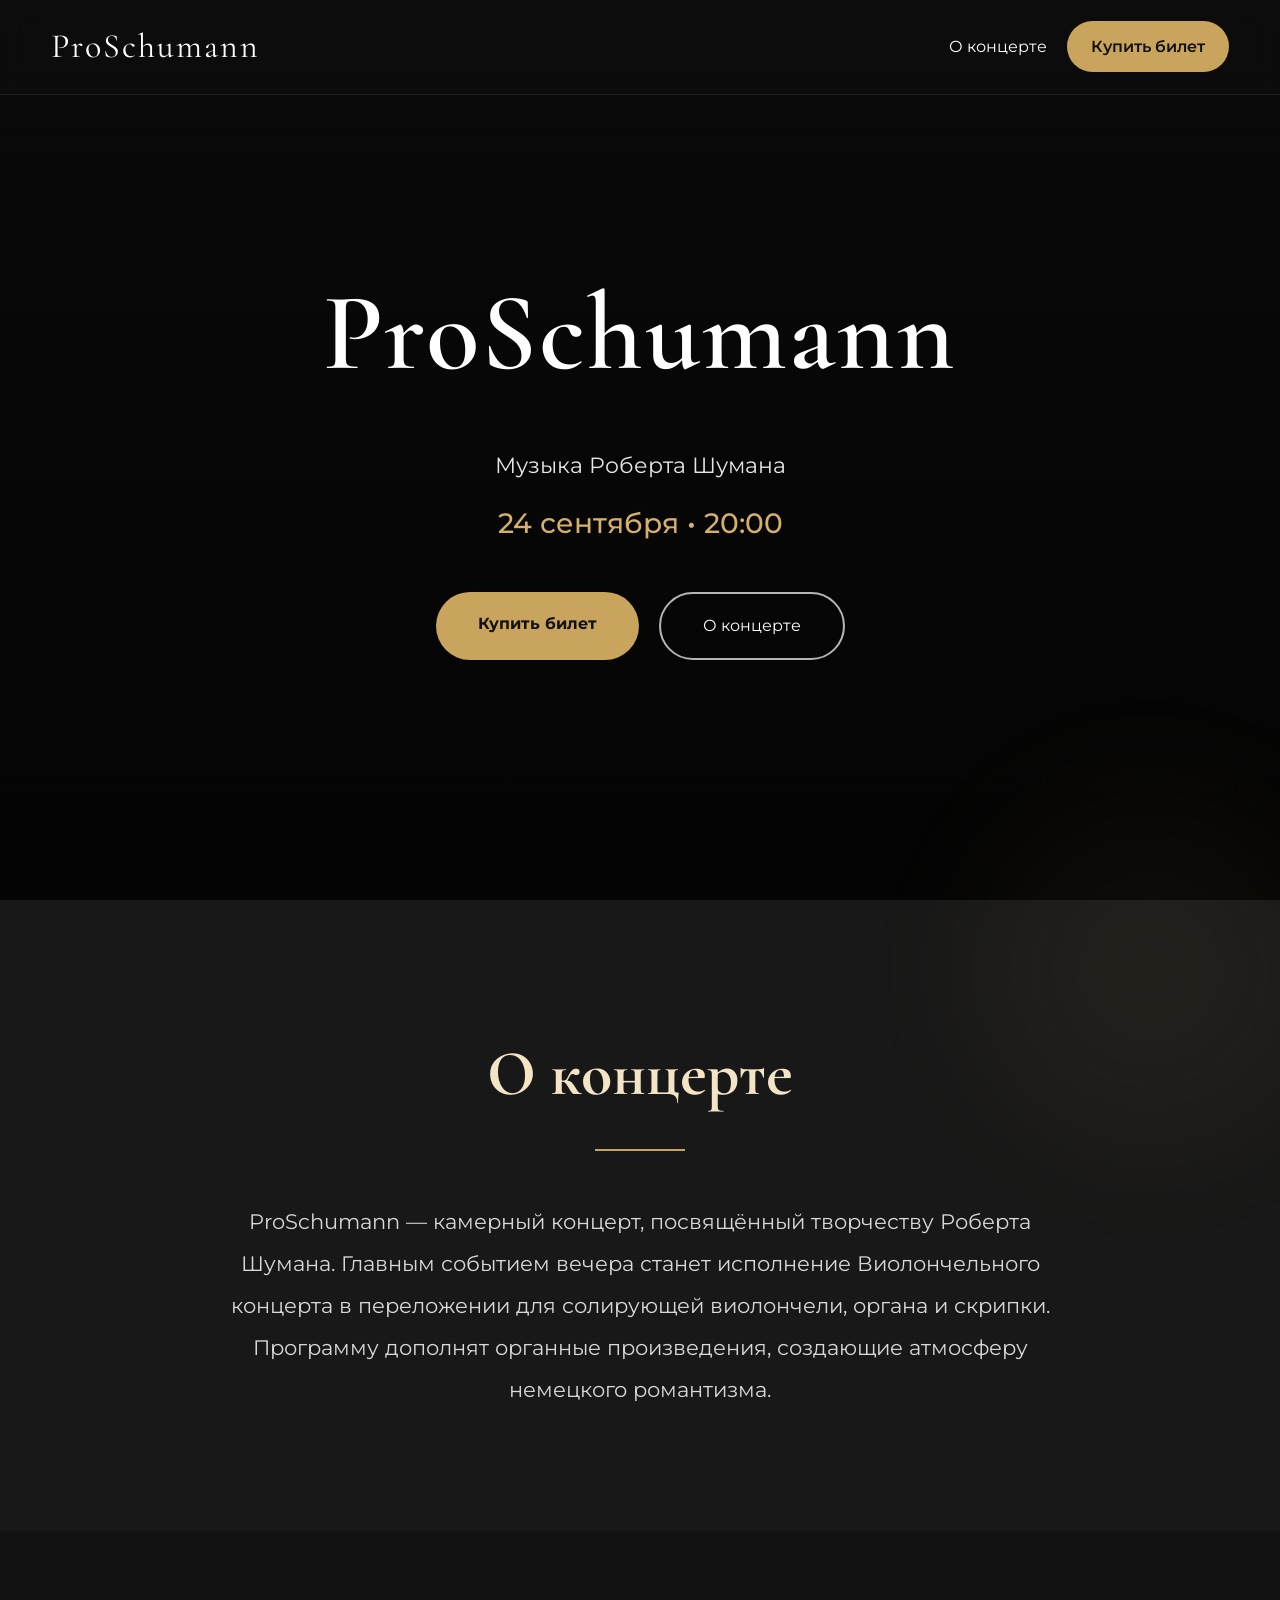
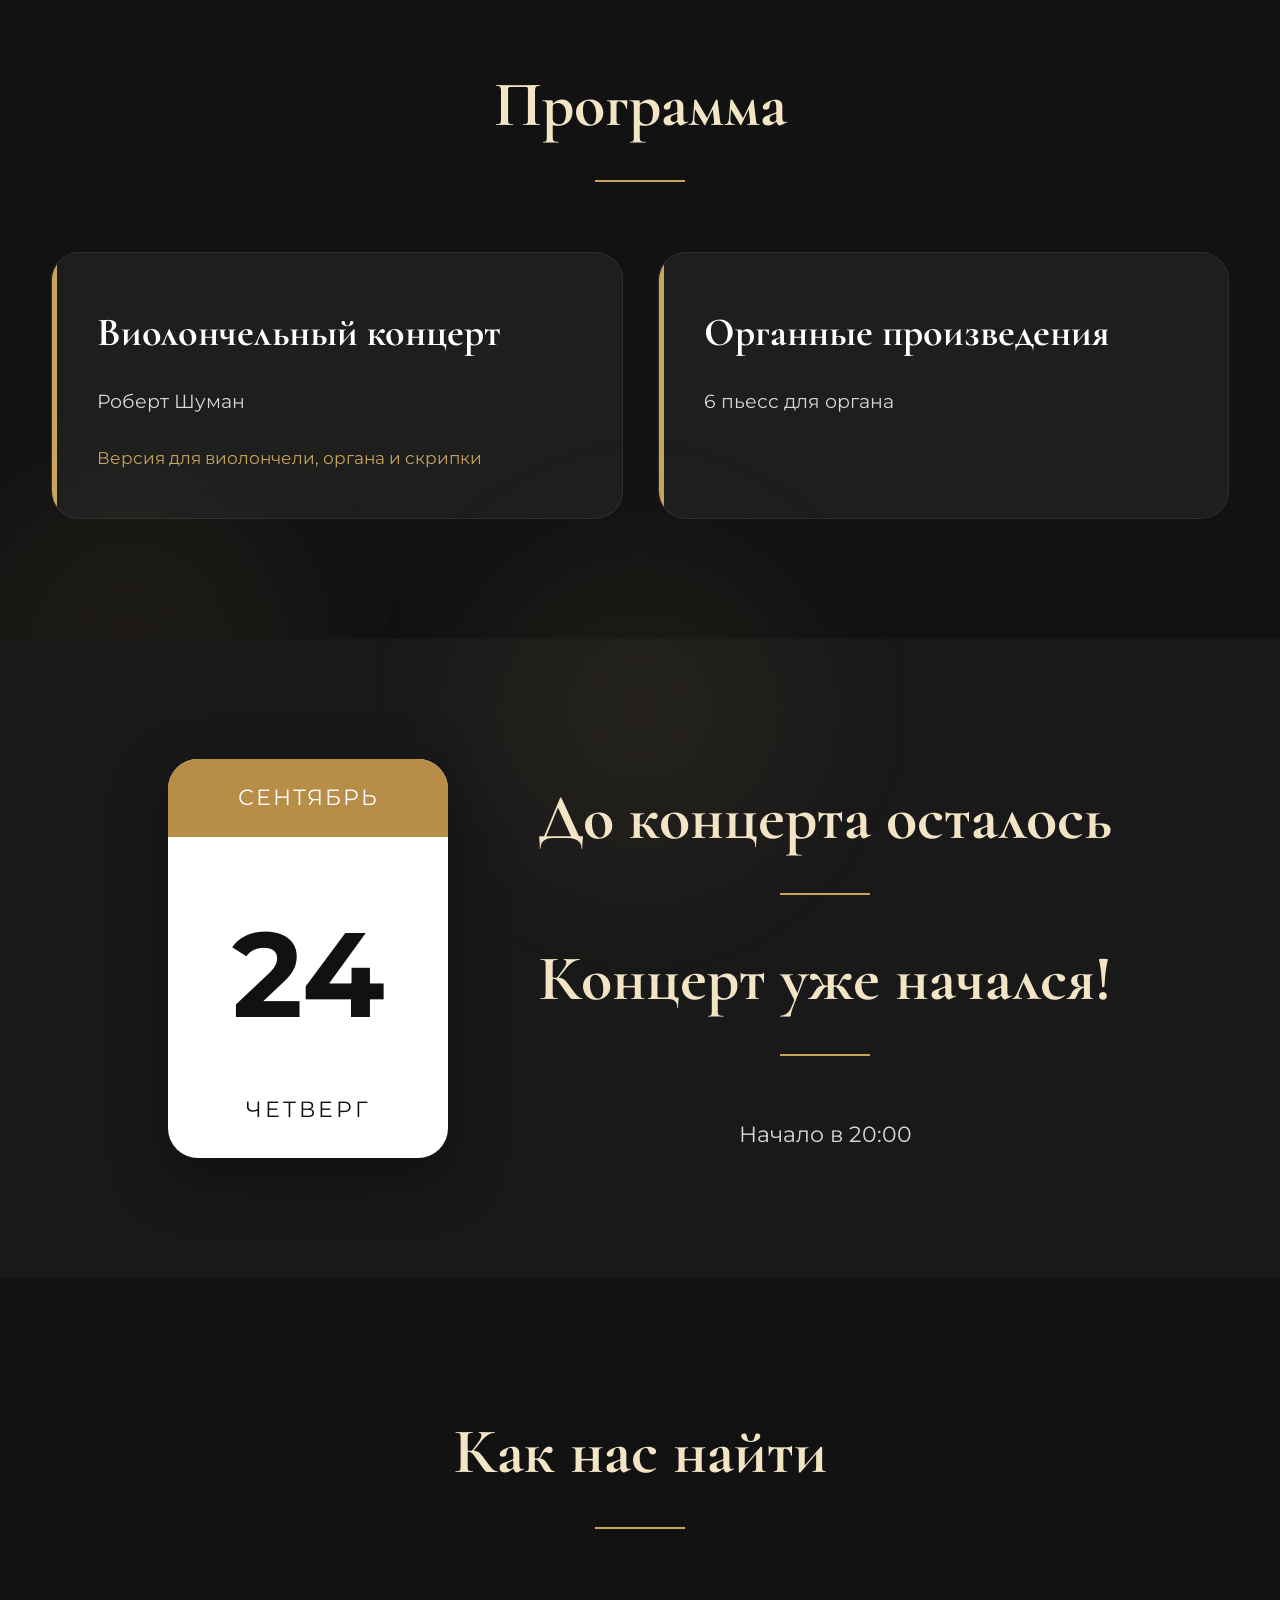
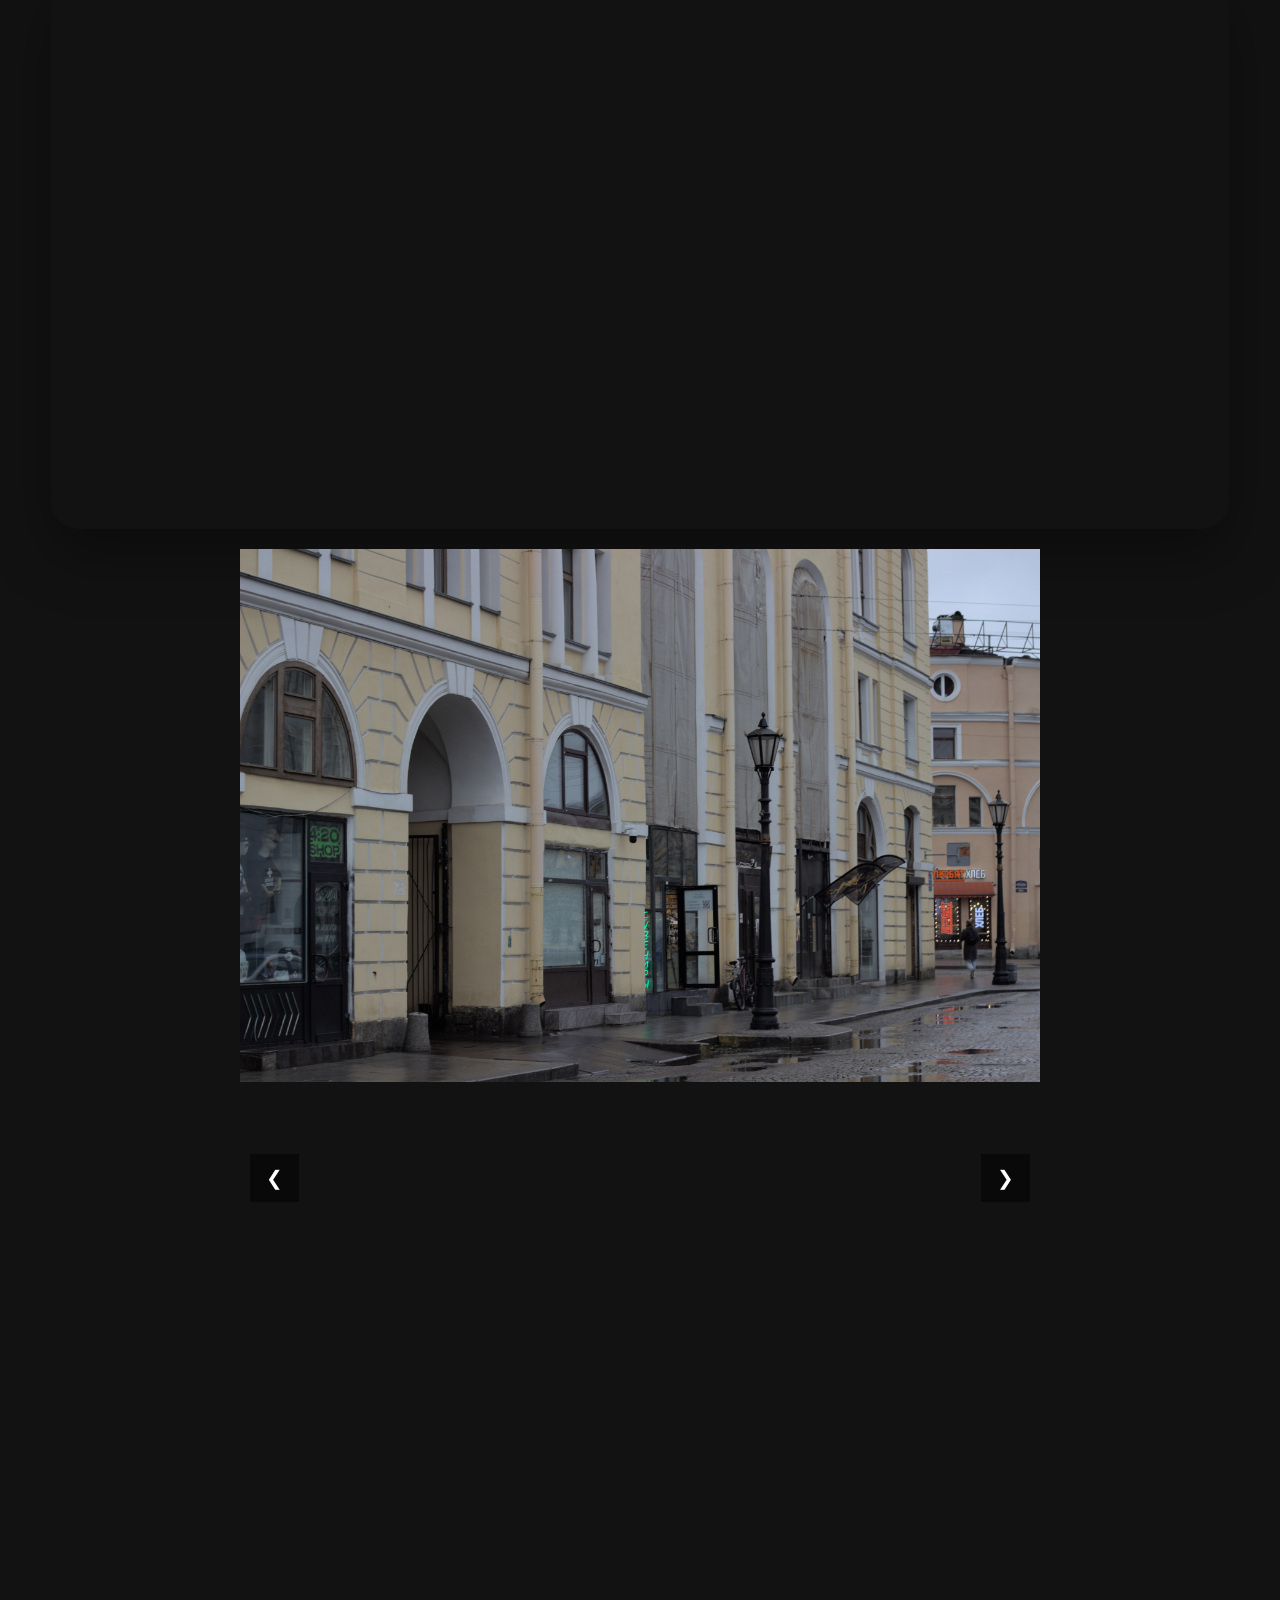
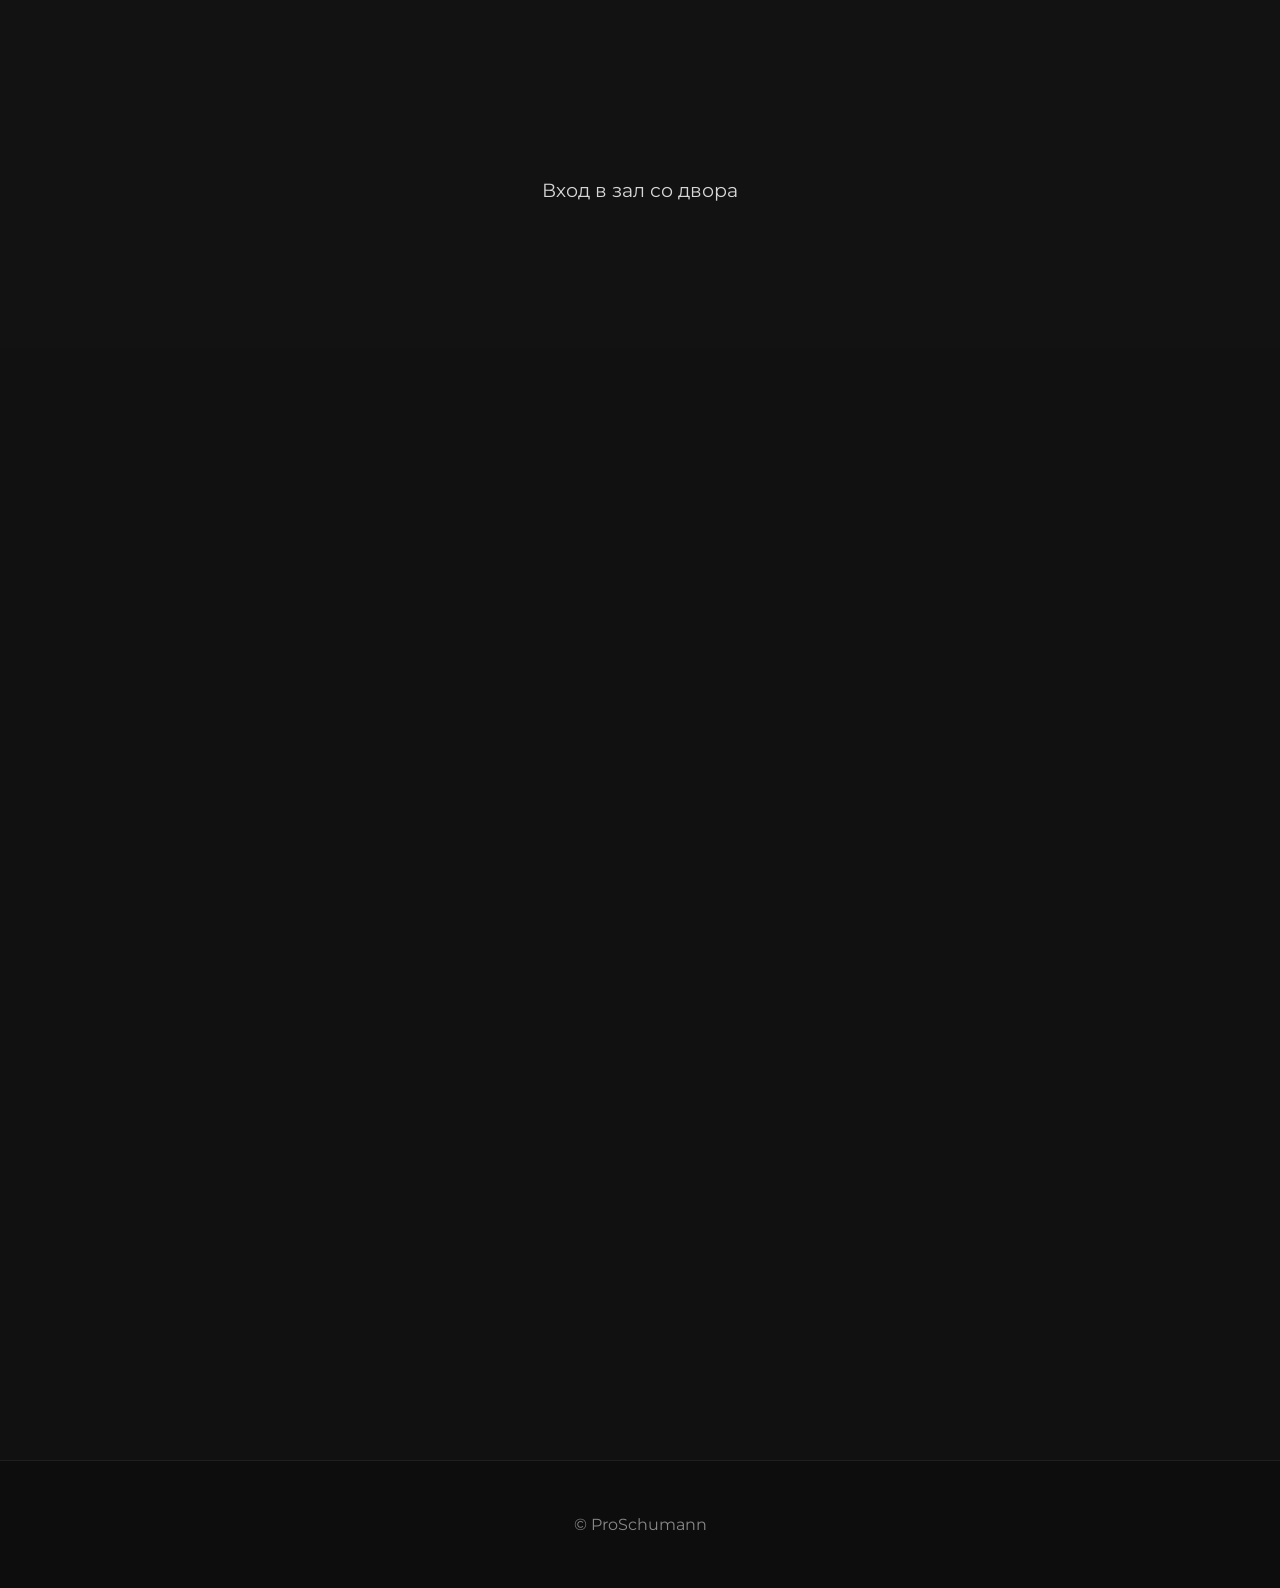
==== commit e2fe77bb: "Update index.html" ====
--- a/index.html
+++ b/index.html
@@ -322,11 +322,11 @@
         <div class="slider-images">
 
             <div class="slide-item">
+                <img src="img/IMG_2398.jpg" alt="Маршрут к залу">
+            </div>
+
+            <div class="slide-item">
                 <img src="img/IMG_2390.jpg" alt="Маршрут к залу">
-            </div>
-
-            <div class="slide-item">
-                <img src="img/IMG_2398.jpg" alt="Маршрут к залу">
             </div>
 
             <div class="slide-item">
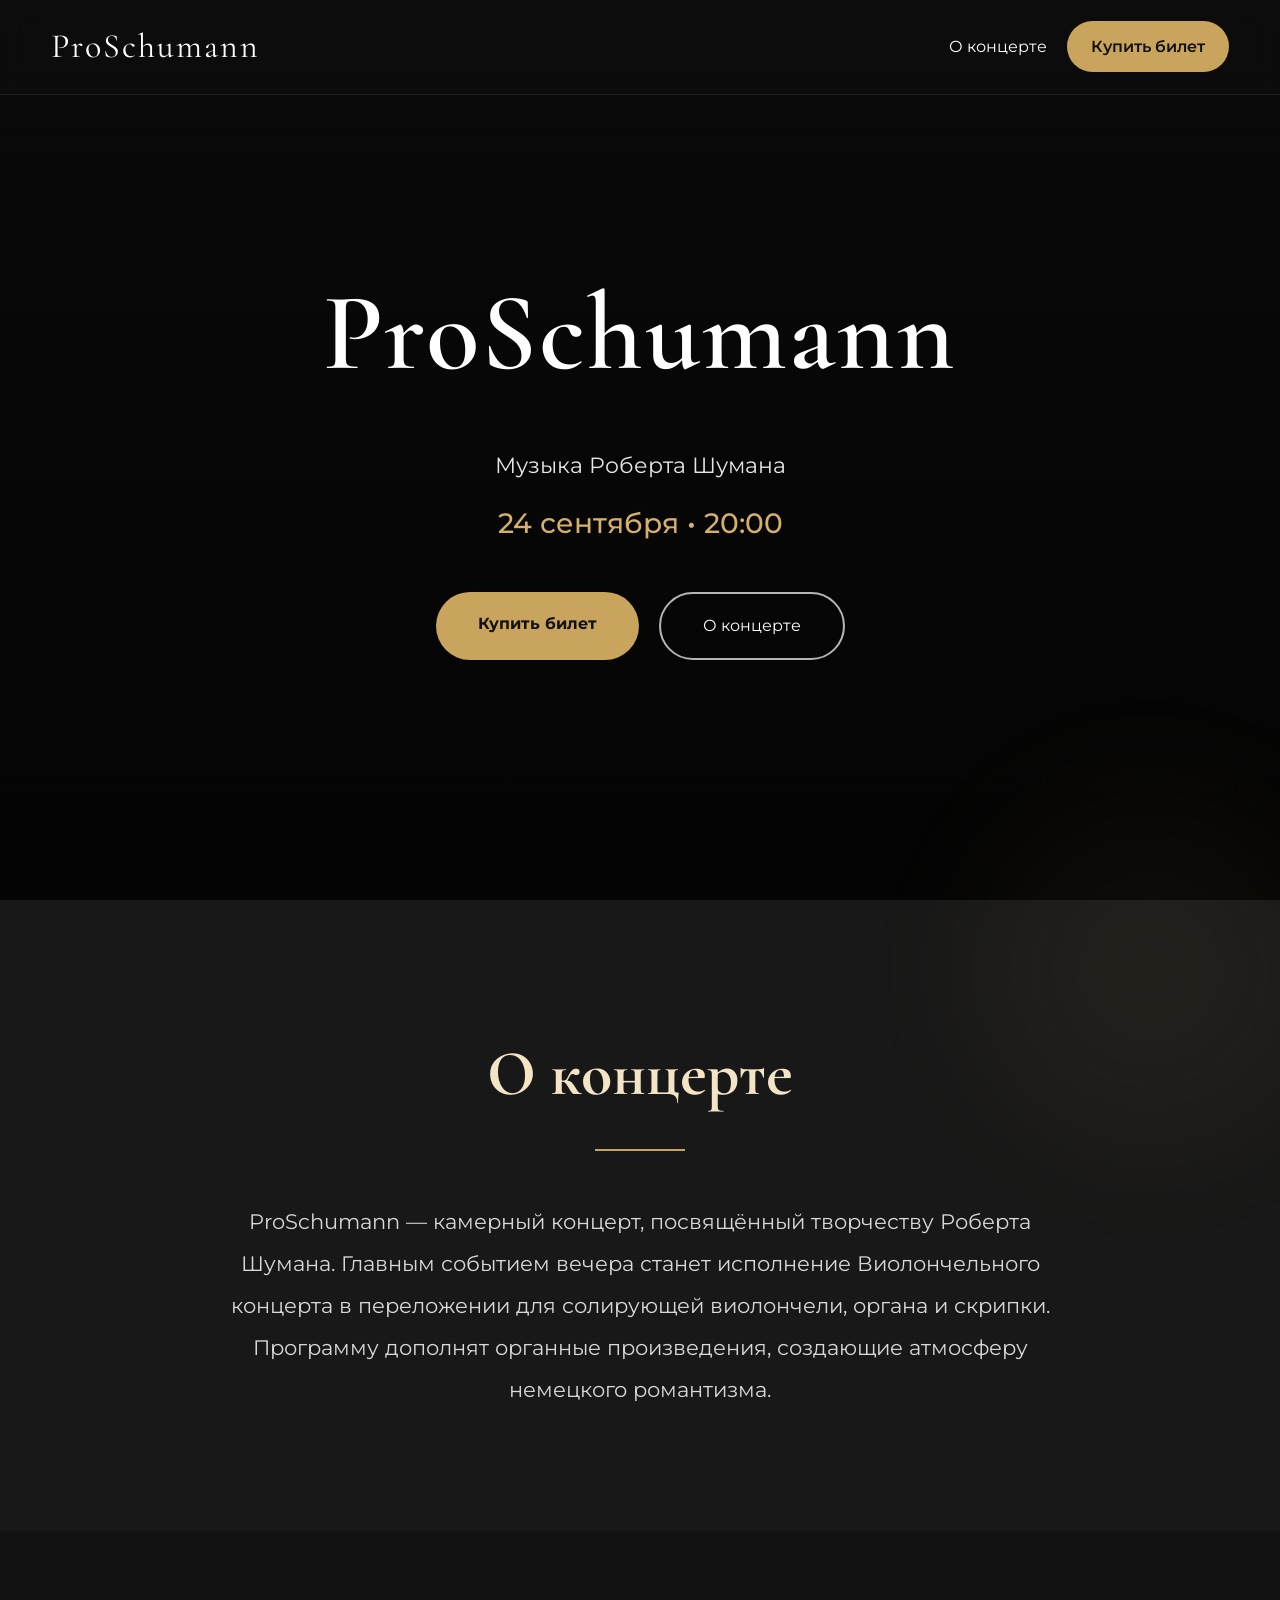
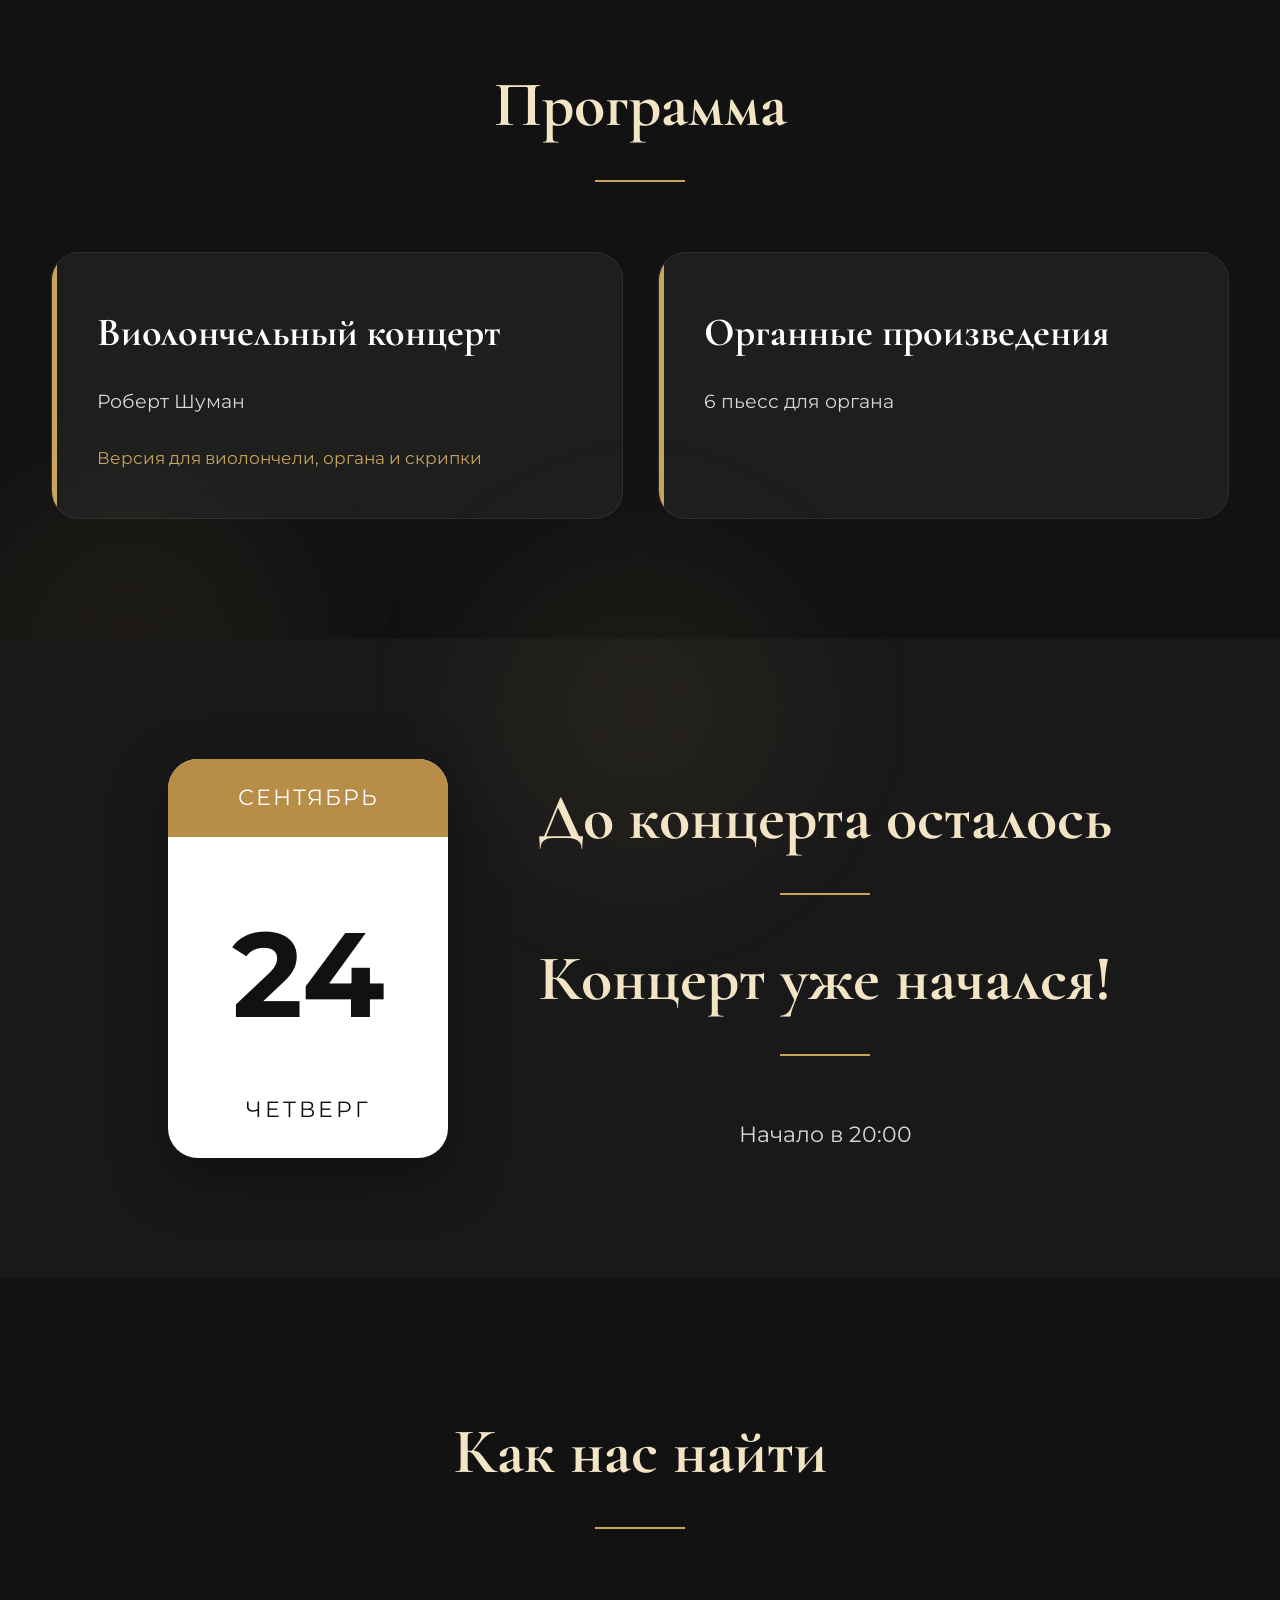
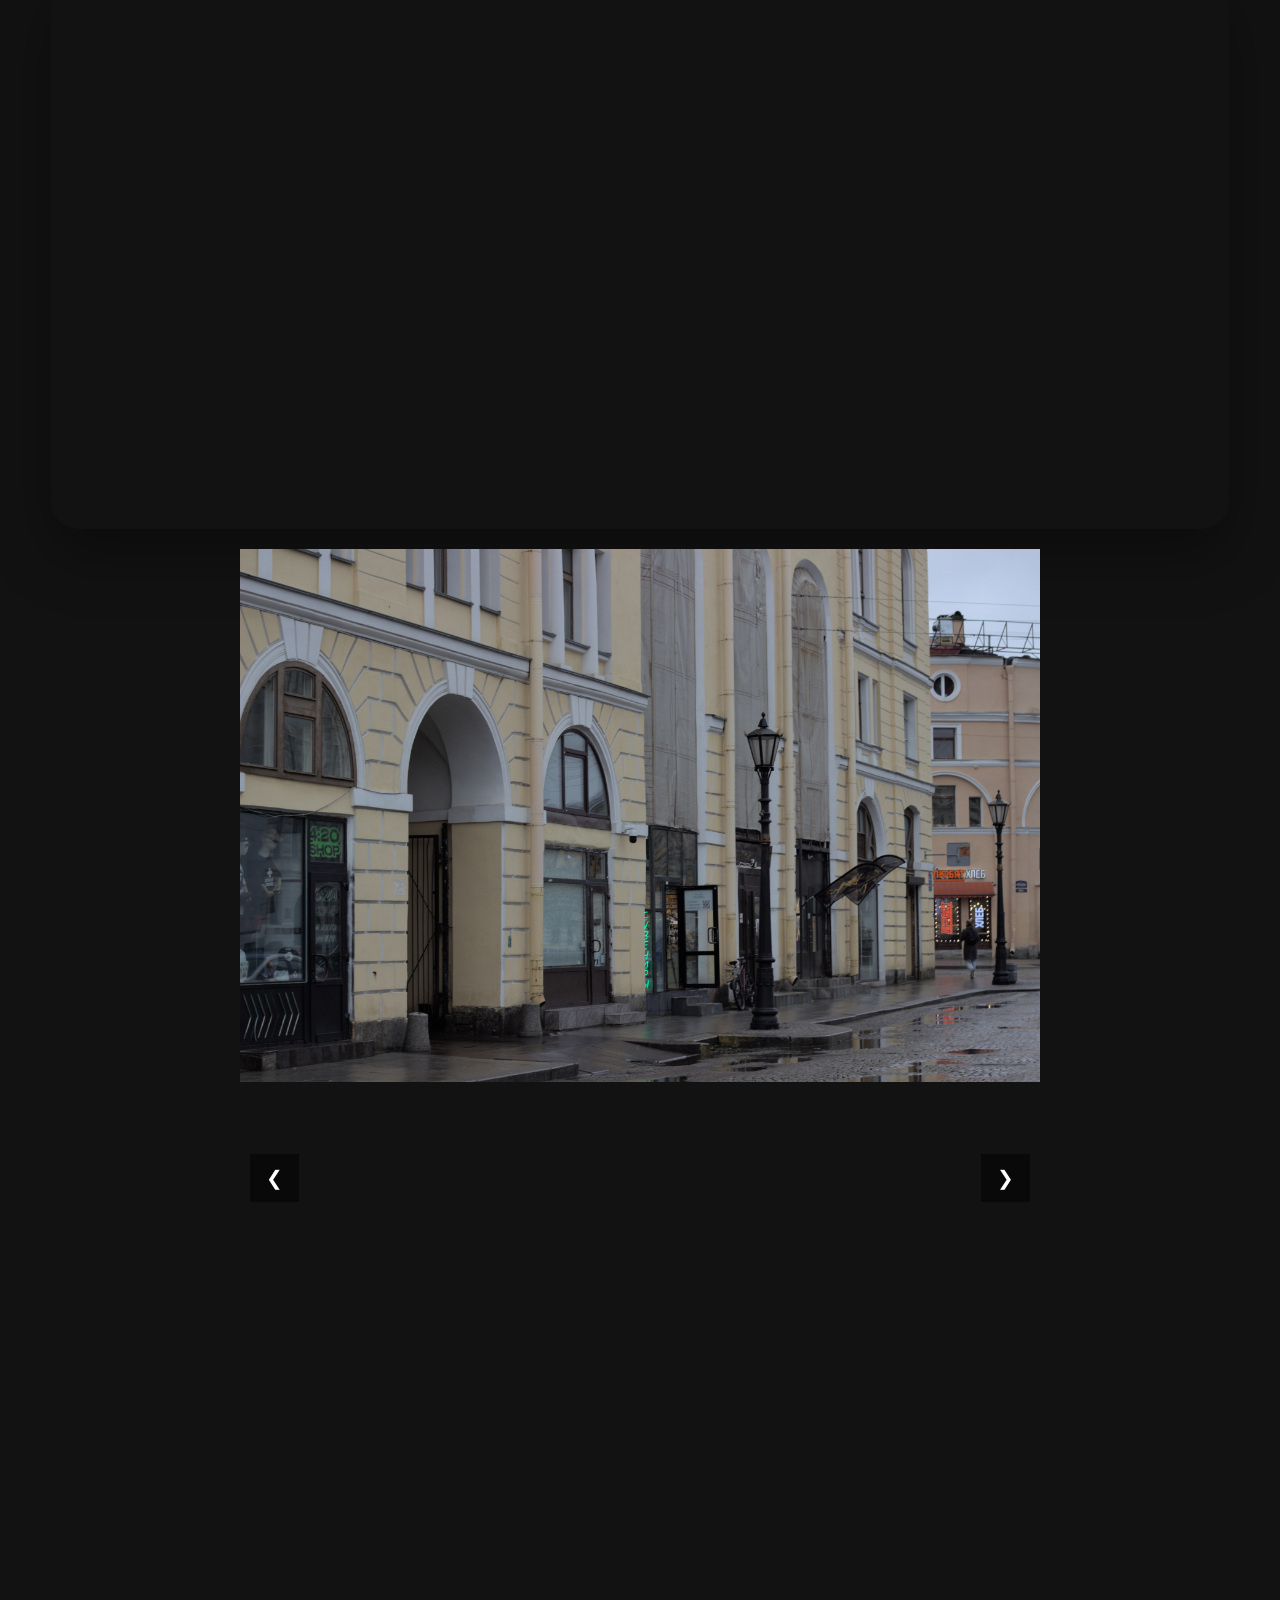
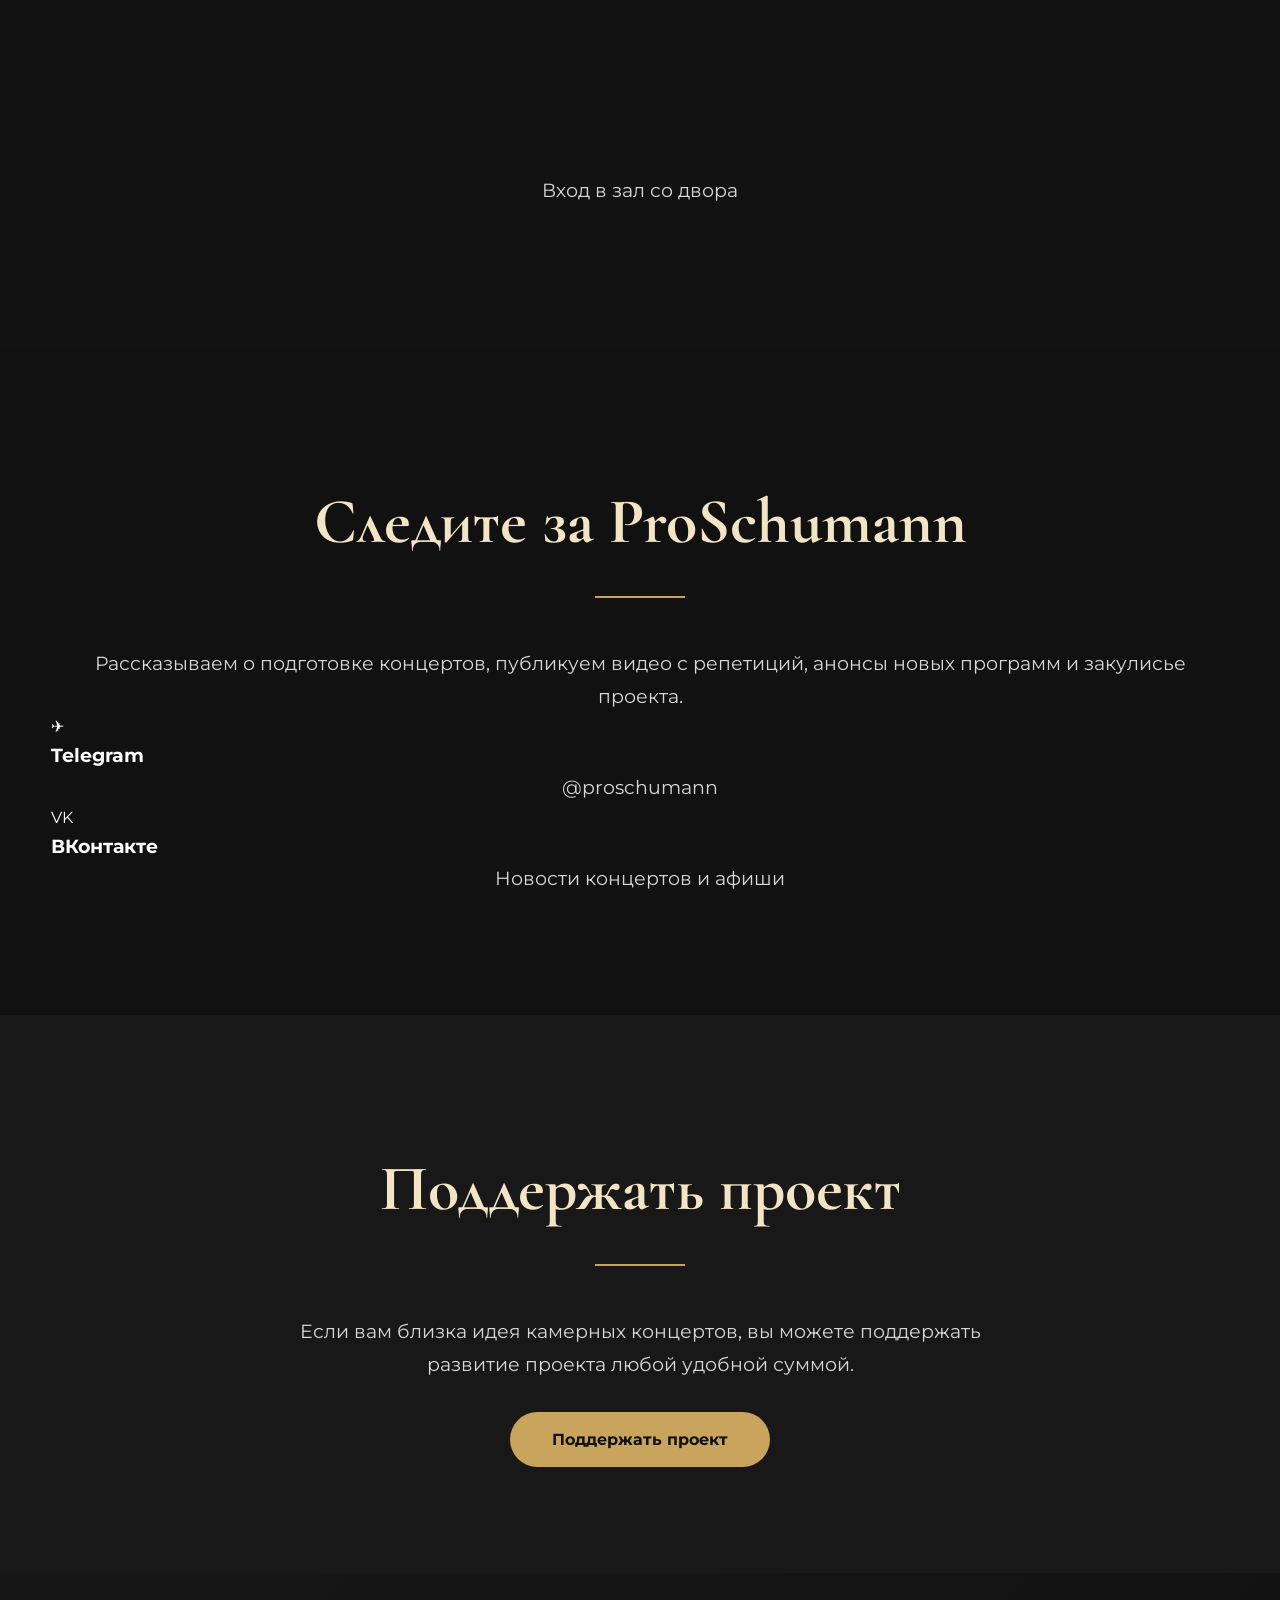
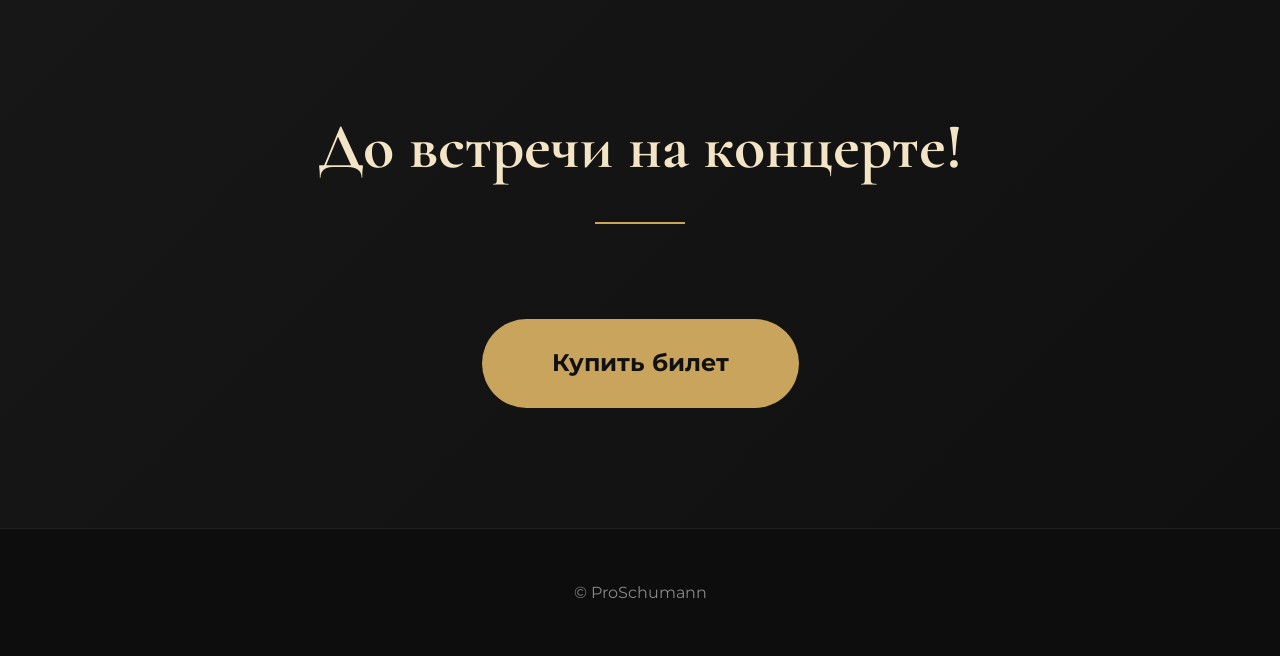
==== commit d68fc381: "Update index.html" ====
--- a/index.html
+++ b/index.html
@@ -355,6 +355,51 @@
 
 </section>
 
+    <section id="socials" class="section">
+
+    <div class="container">
+
+        <h2>Следите за ProSchumann</h2>
+
+        <p class="social-text">
+            Рассказываем о подготовке концертов, публикуем видео с репетиций,
+            анонсы новых программ и закулисье проекта.
+        </p>
+
+        <div class="social-grid">
+
+            <!-- Telegram -->
+            <a href="https://t.me/ProSchumann"
+               target="_blank"
+               class="social-card">
+
+                <div class="social-icon">✈</div>
+
+                <h3>Telegram</h3>
+
+                <p>@proschumann</p>
+
+            </a>
+
+            <!-- ВКонтакте -->
+            <a href="https://vk.ru/schumanns"
+               target="_blank"
+               class="social-card">
+
+                <div class="social-icon">VK</div>
+
+                <h3>ВКонтакте</h3>
+
+                <p>Новости концертов и афиши</p>
+
+            </a>
+
+        </div>
+
+    </div>
+
+</section>
+
 
 <section id="donate" class="section">
 
